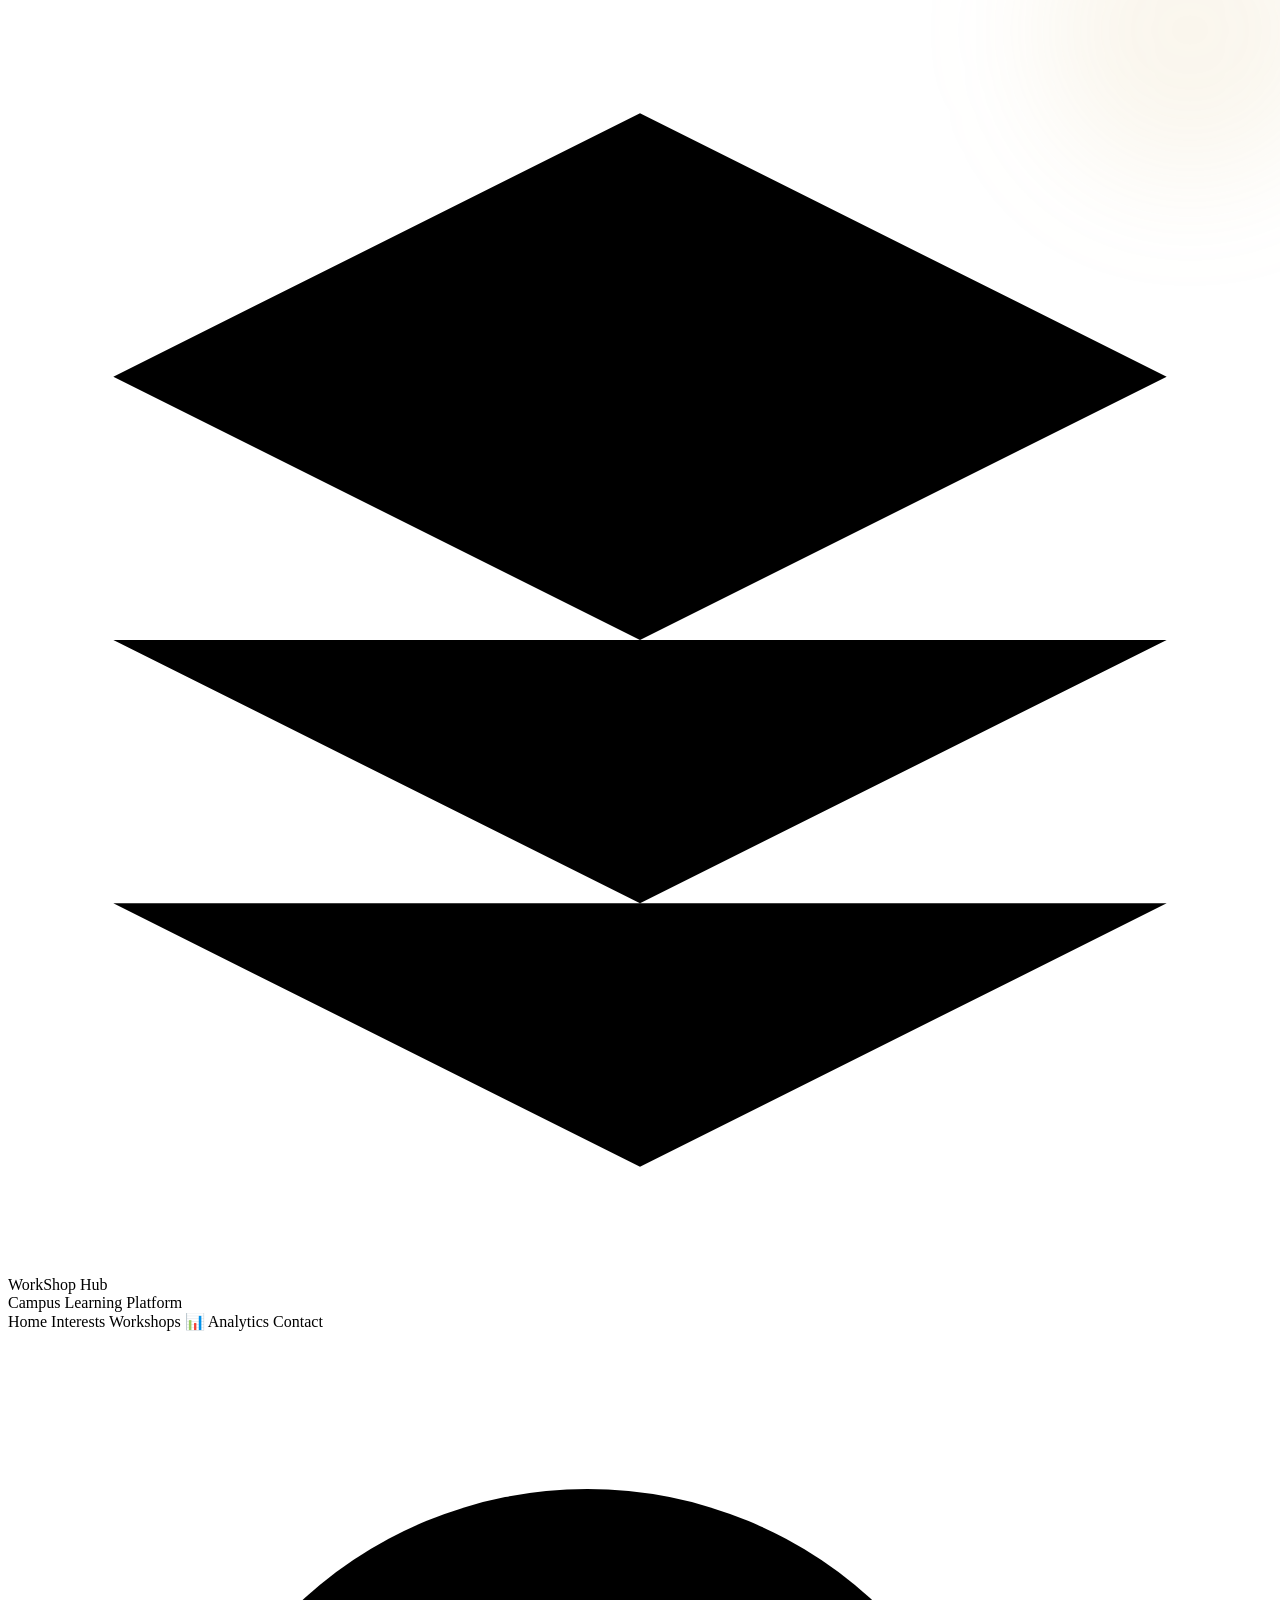
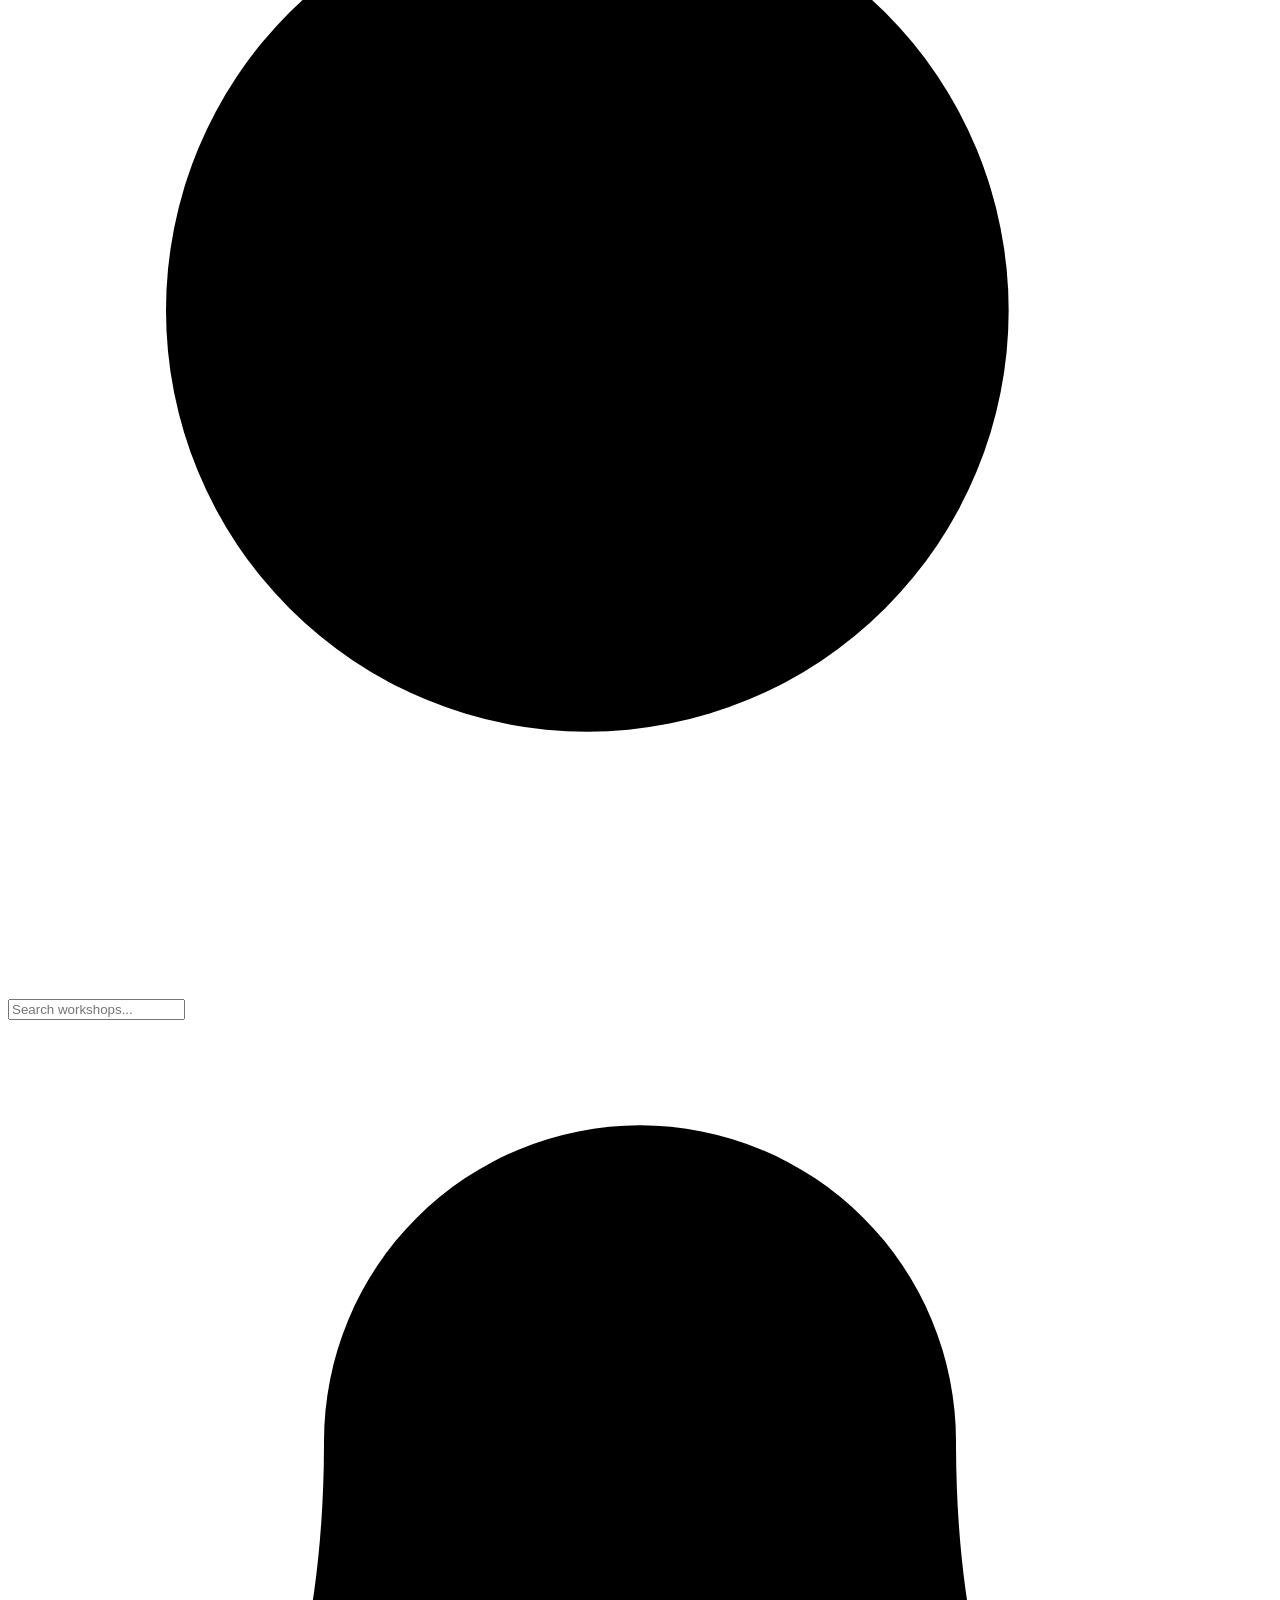
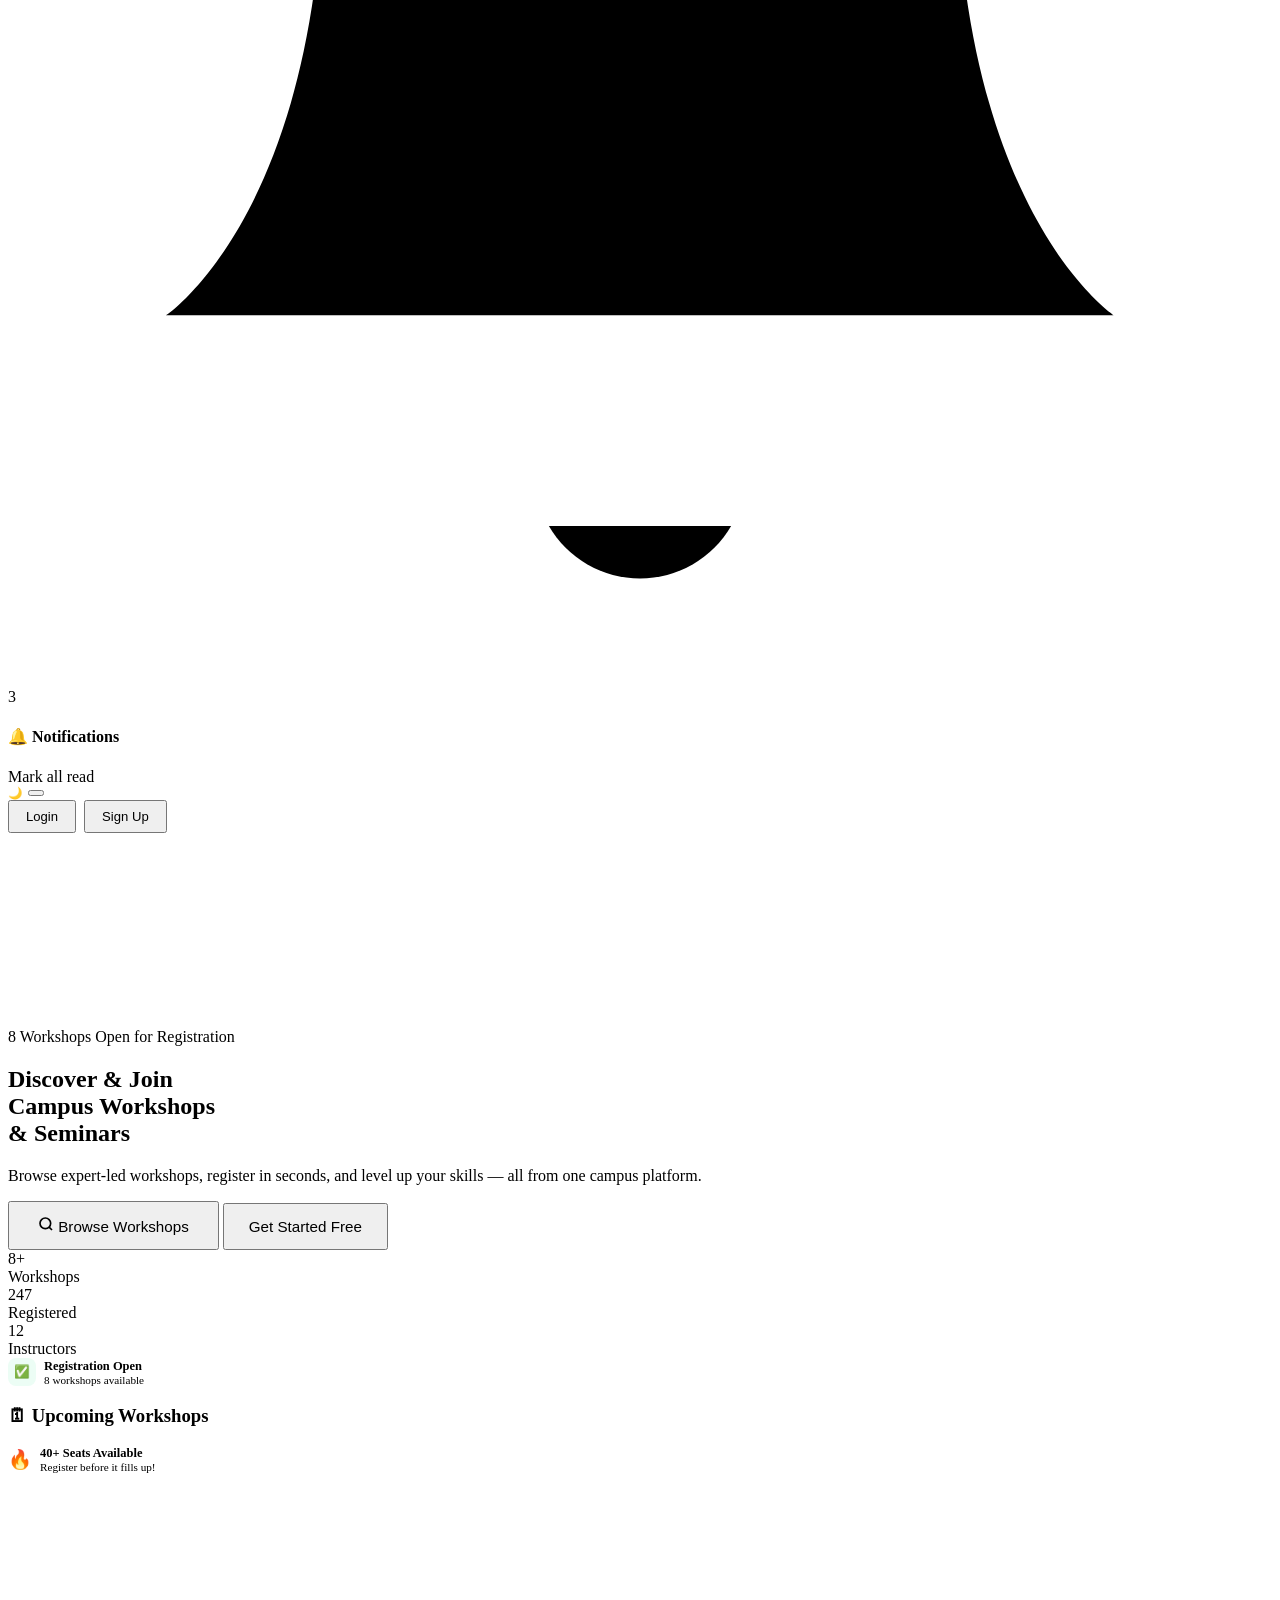
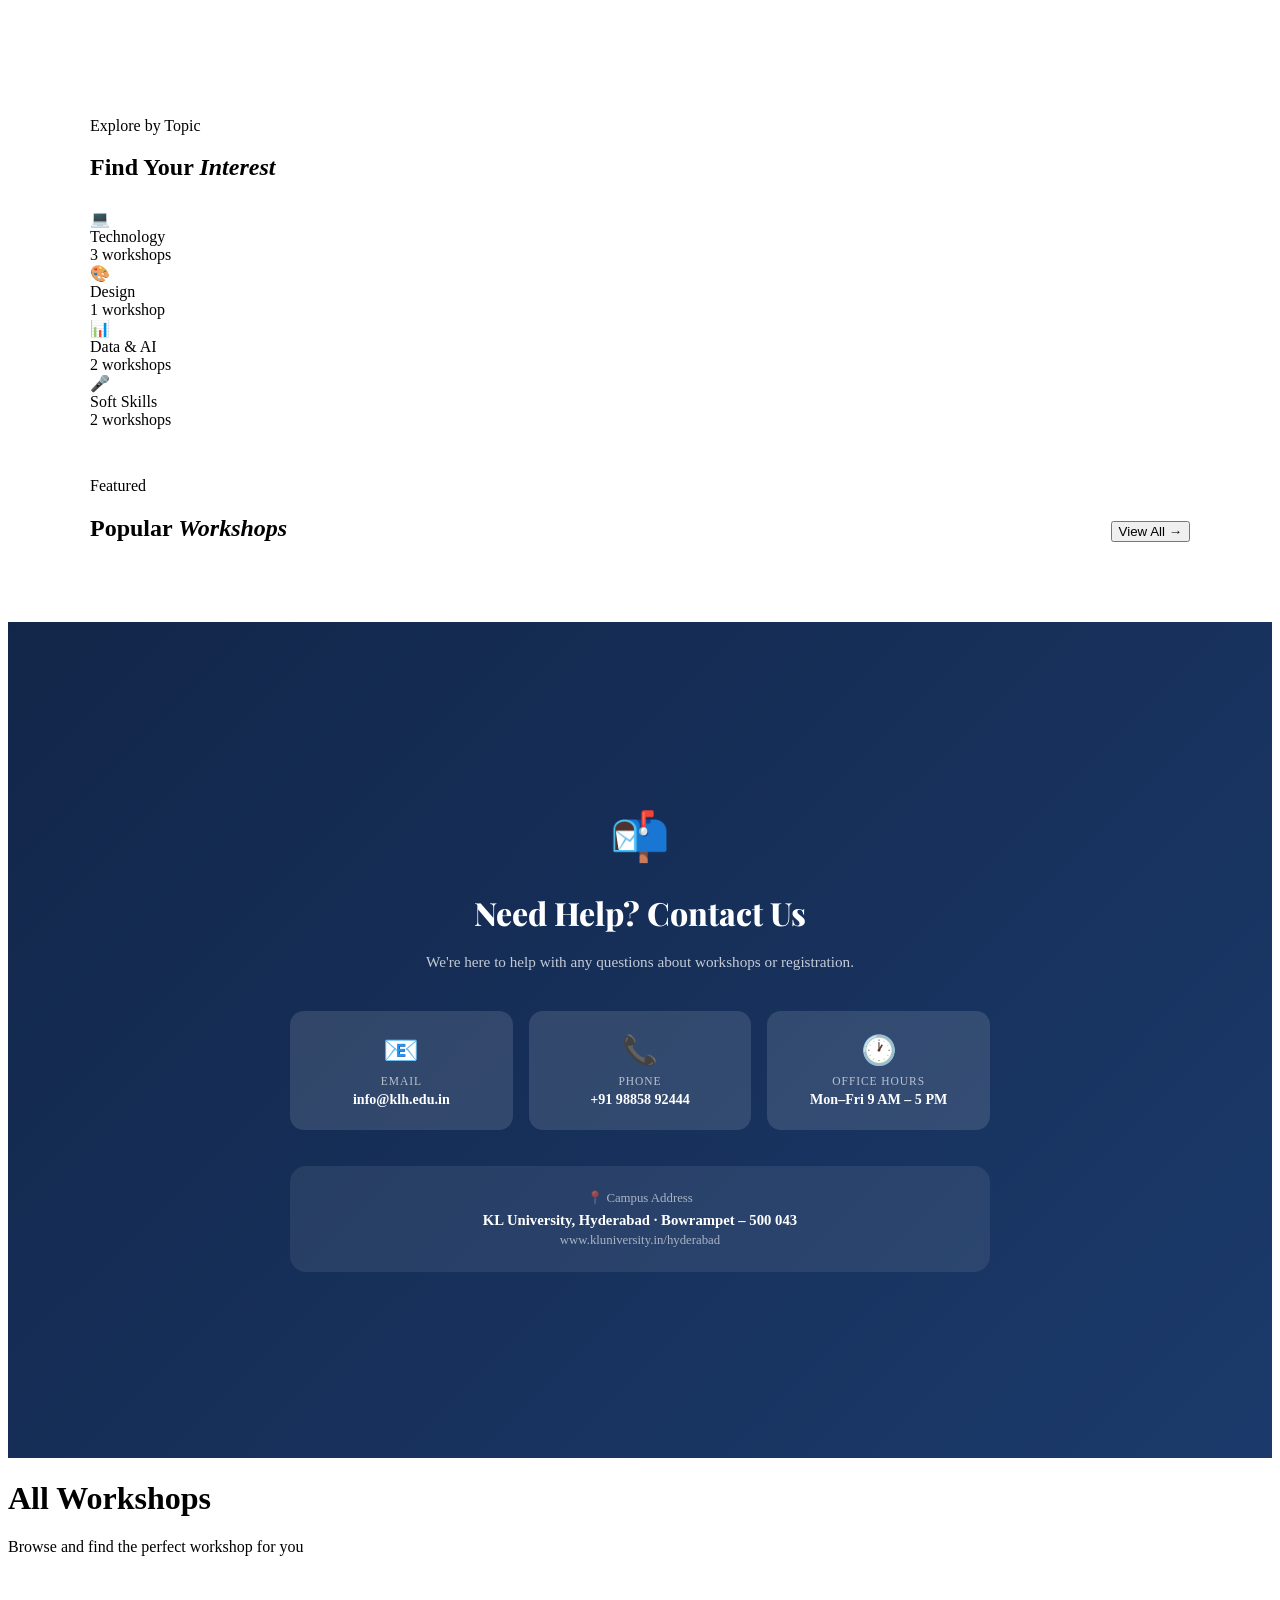
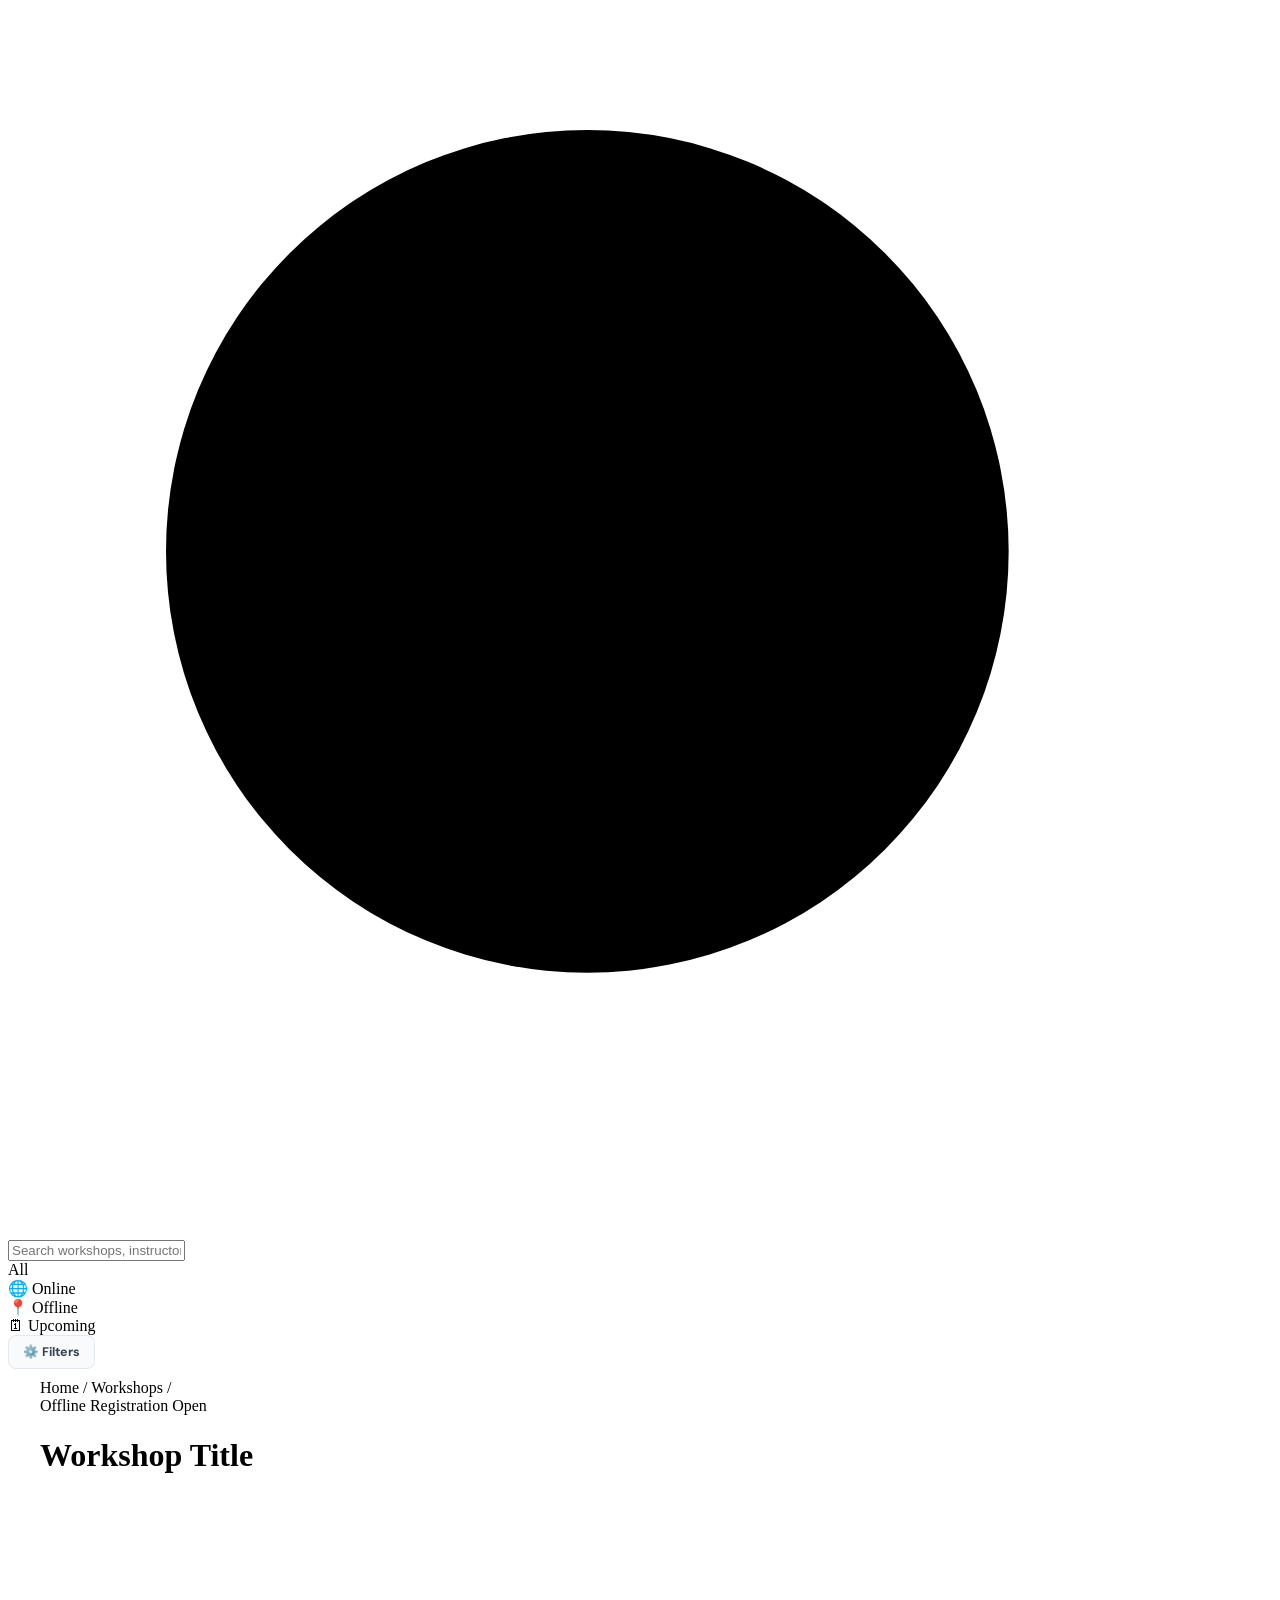
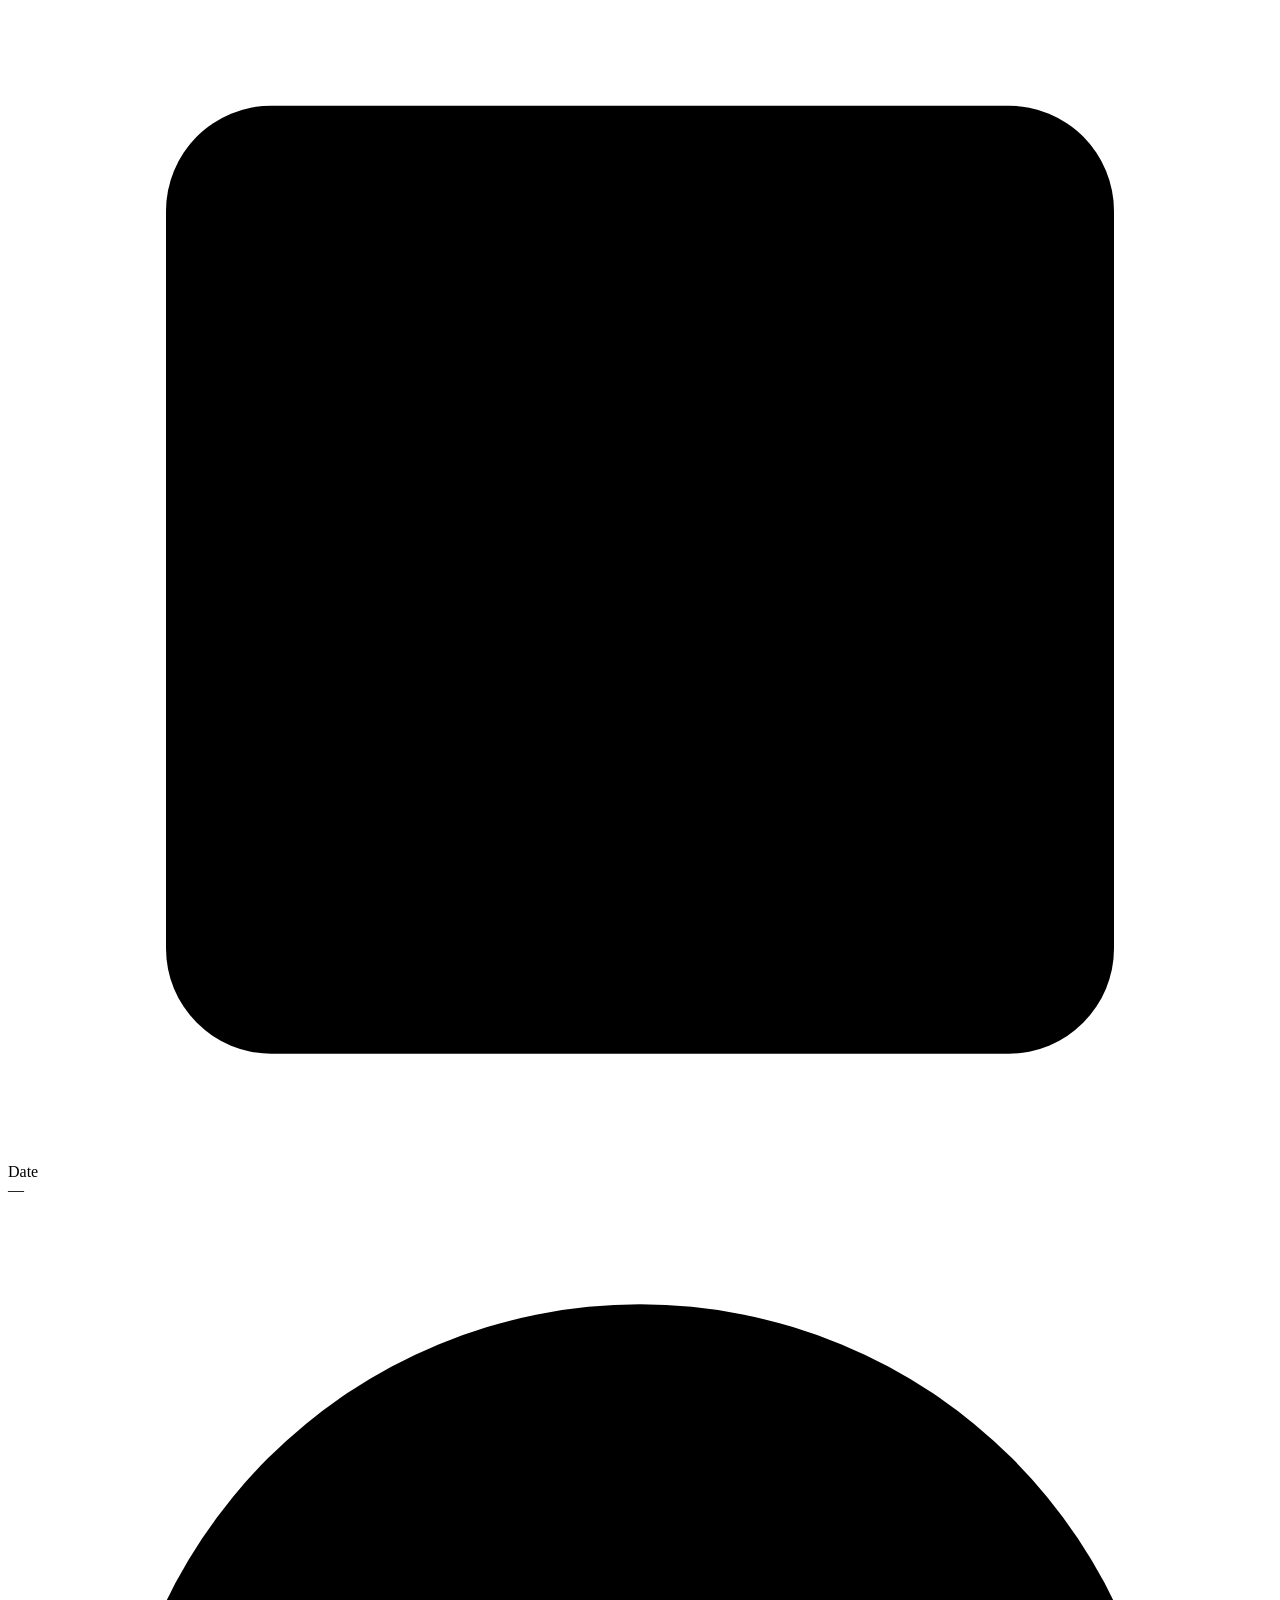
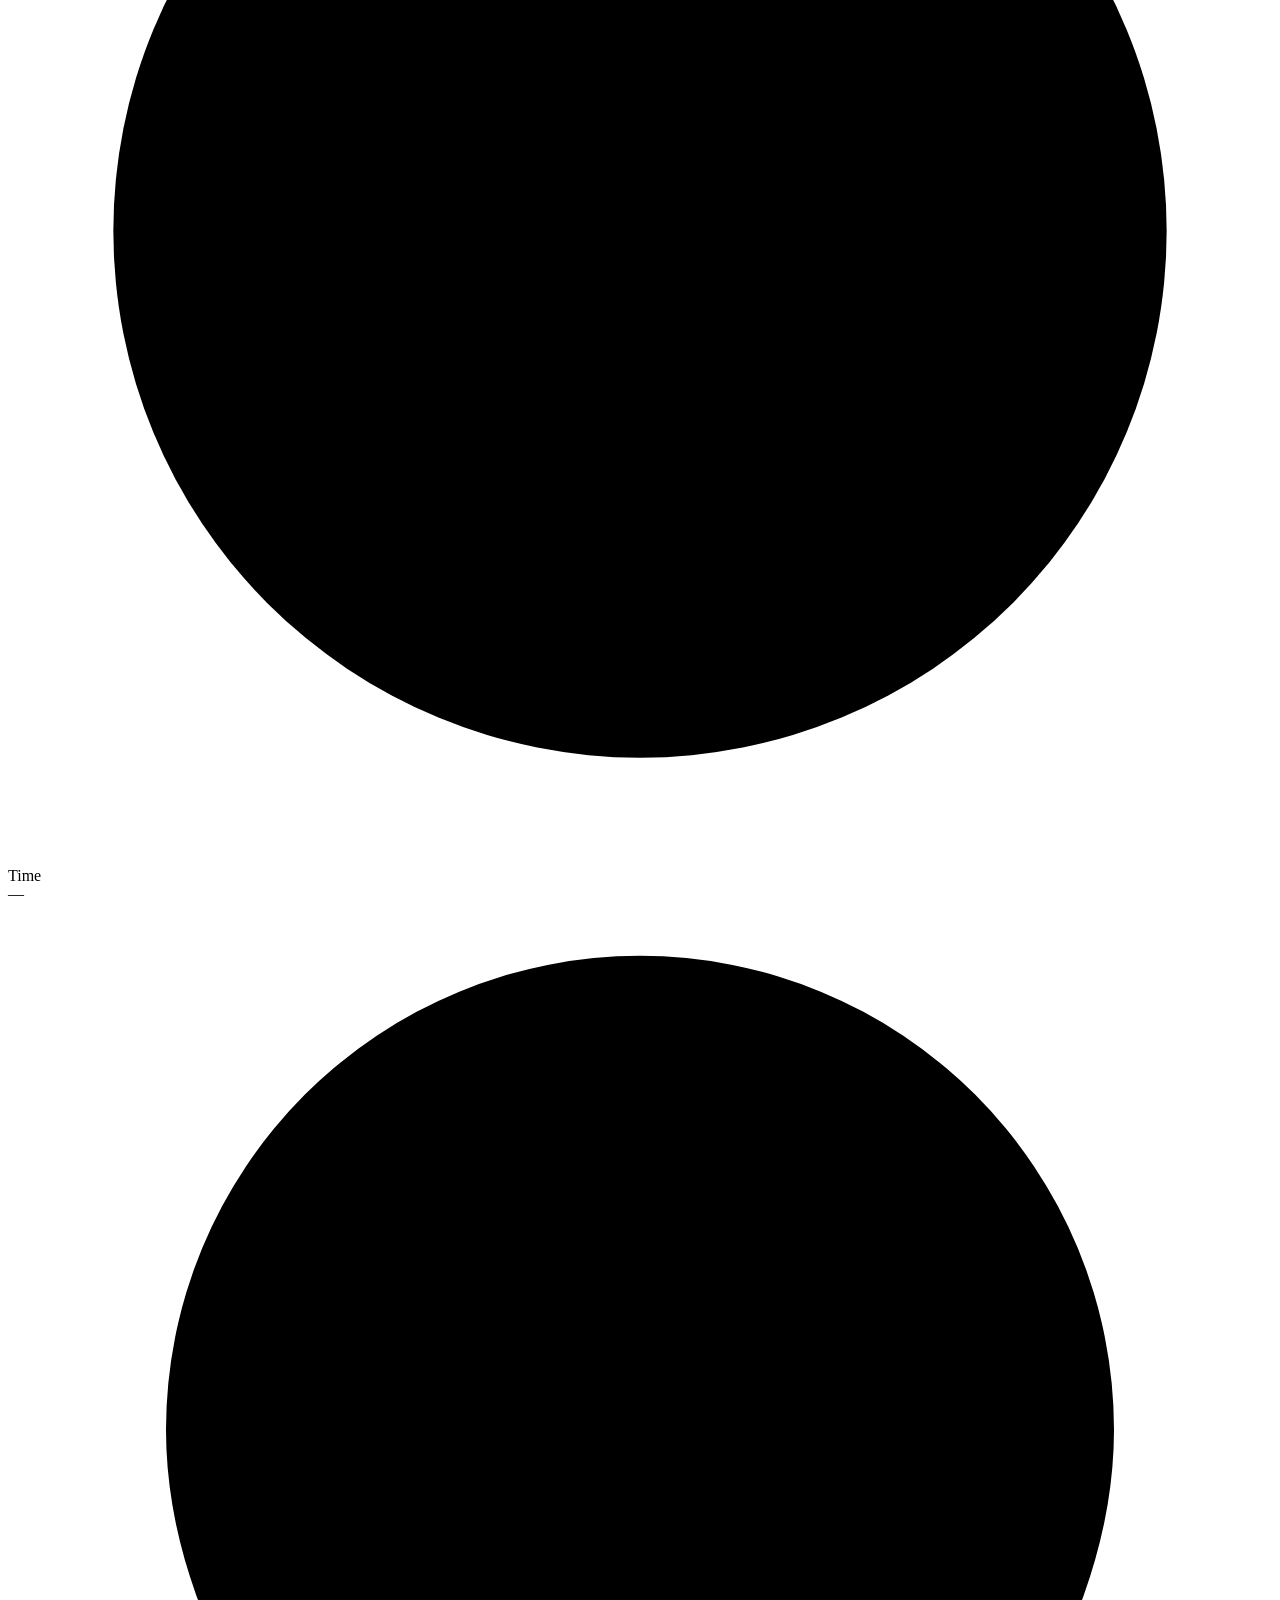
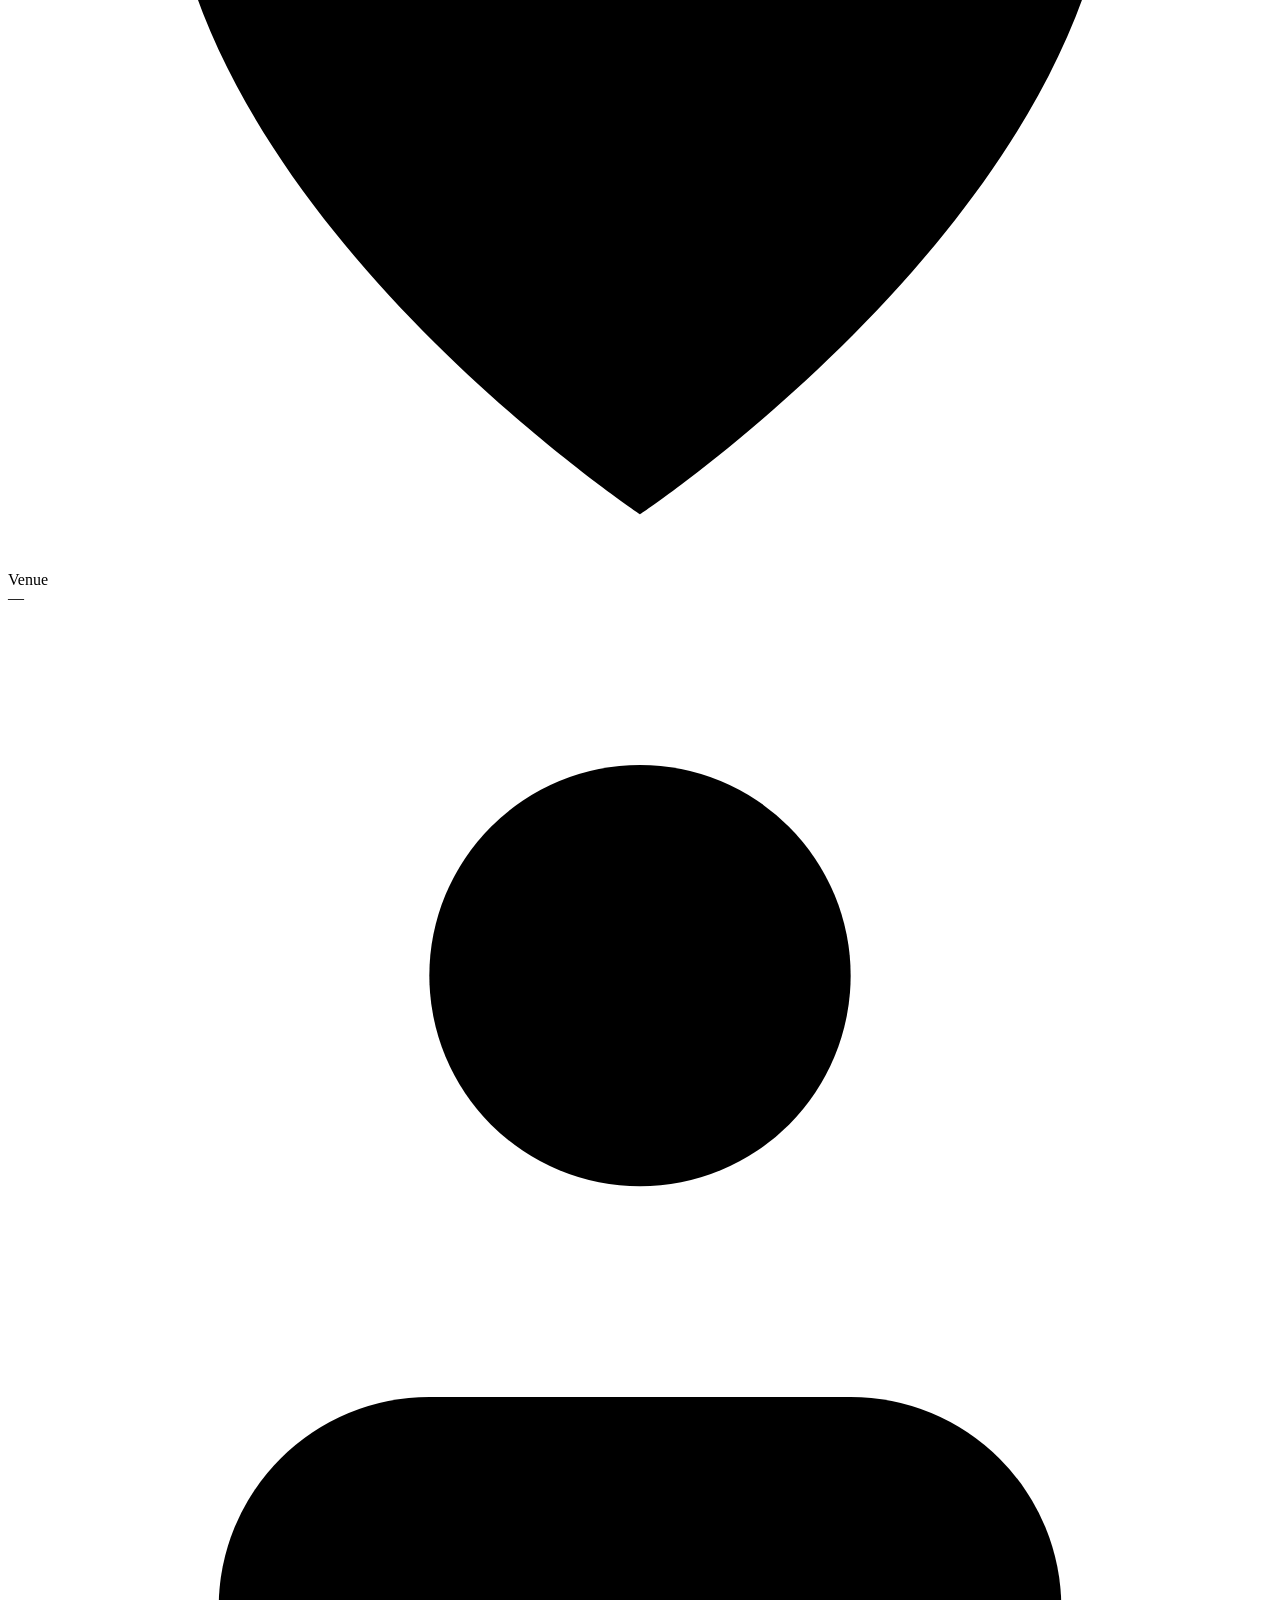
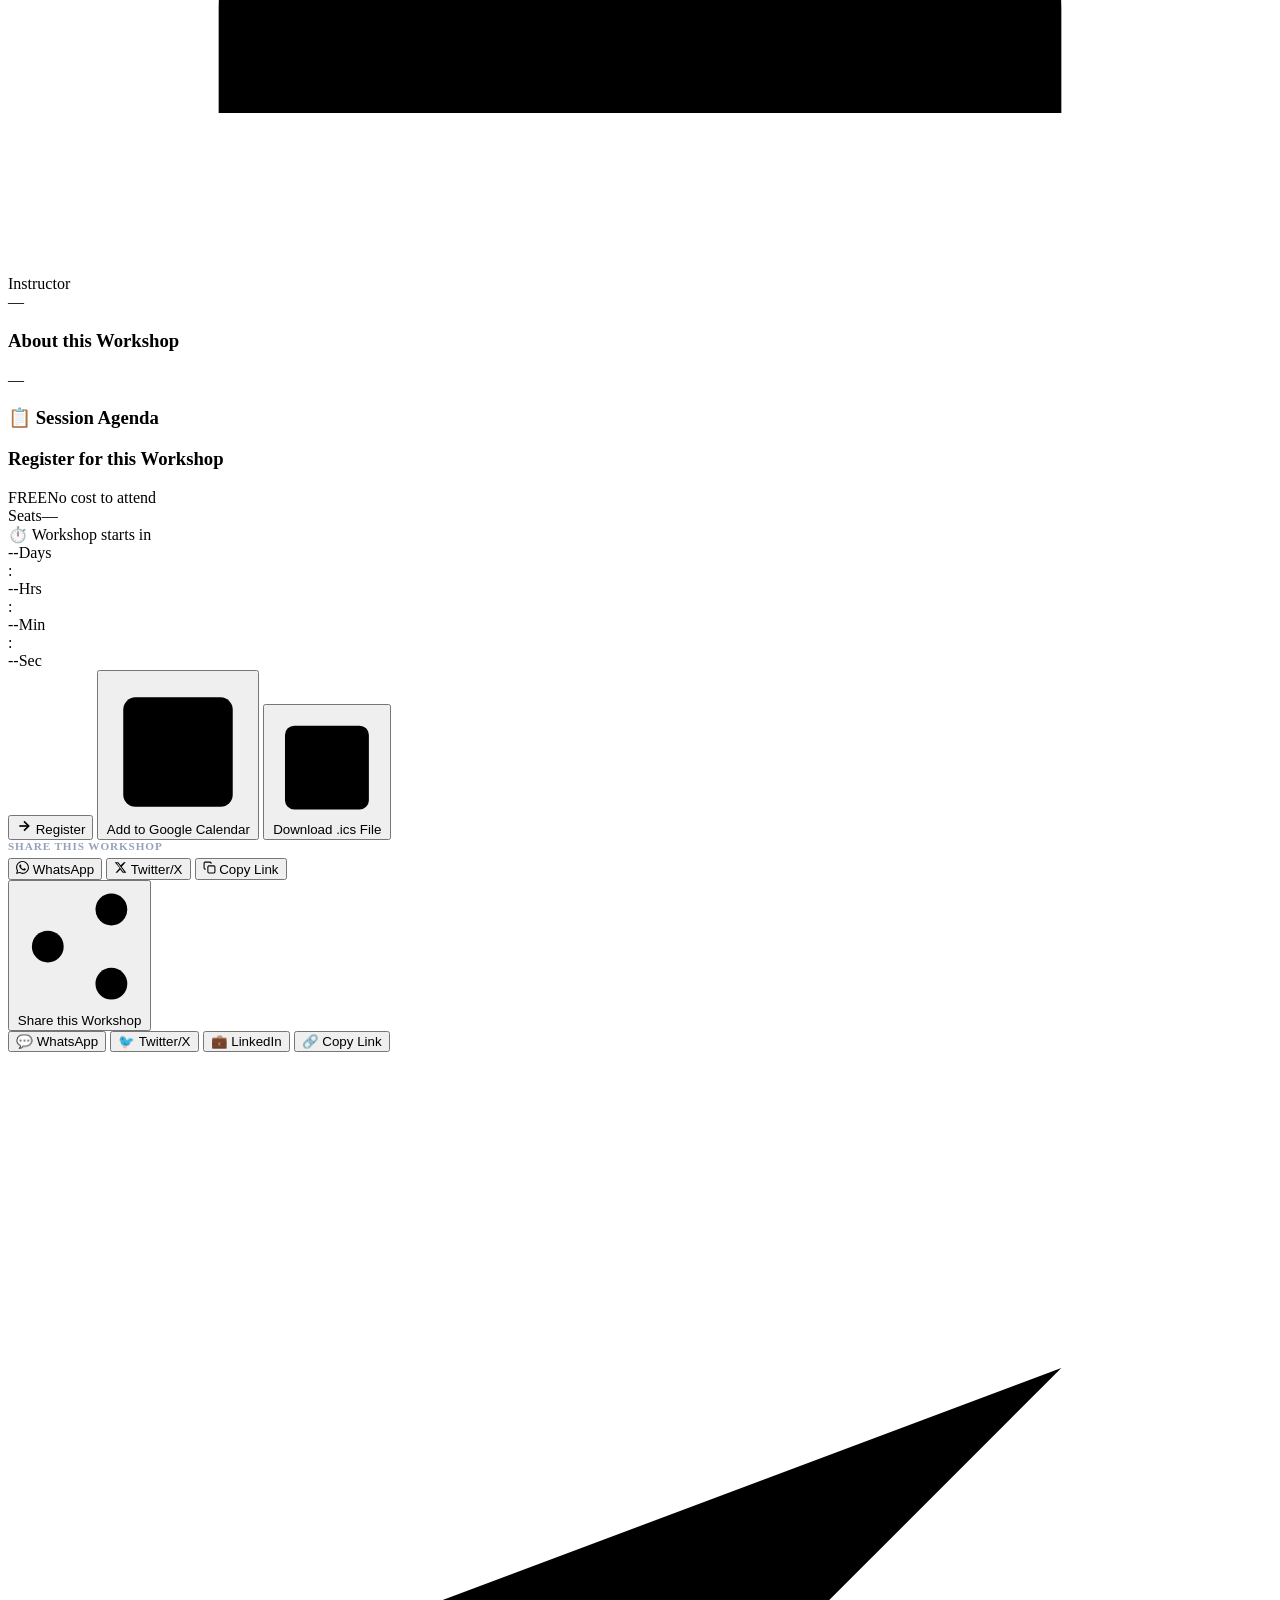
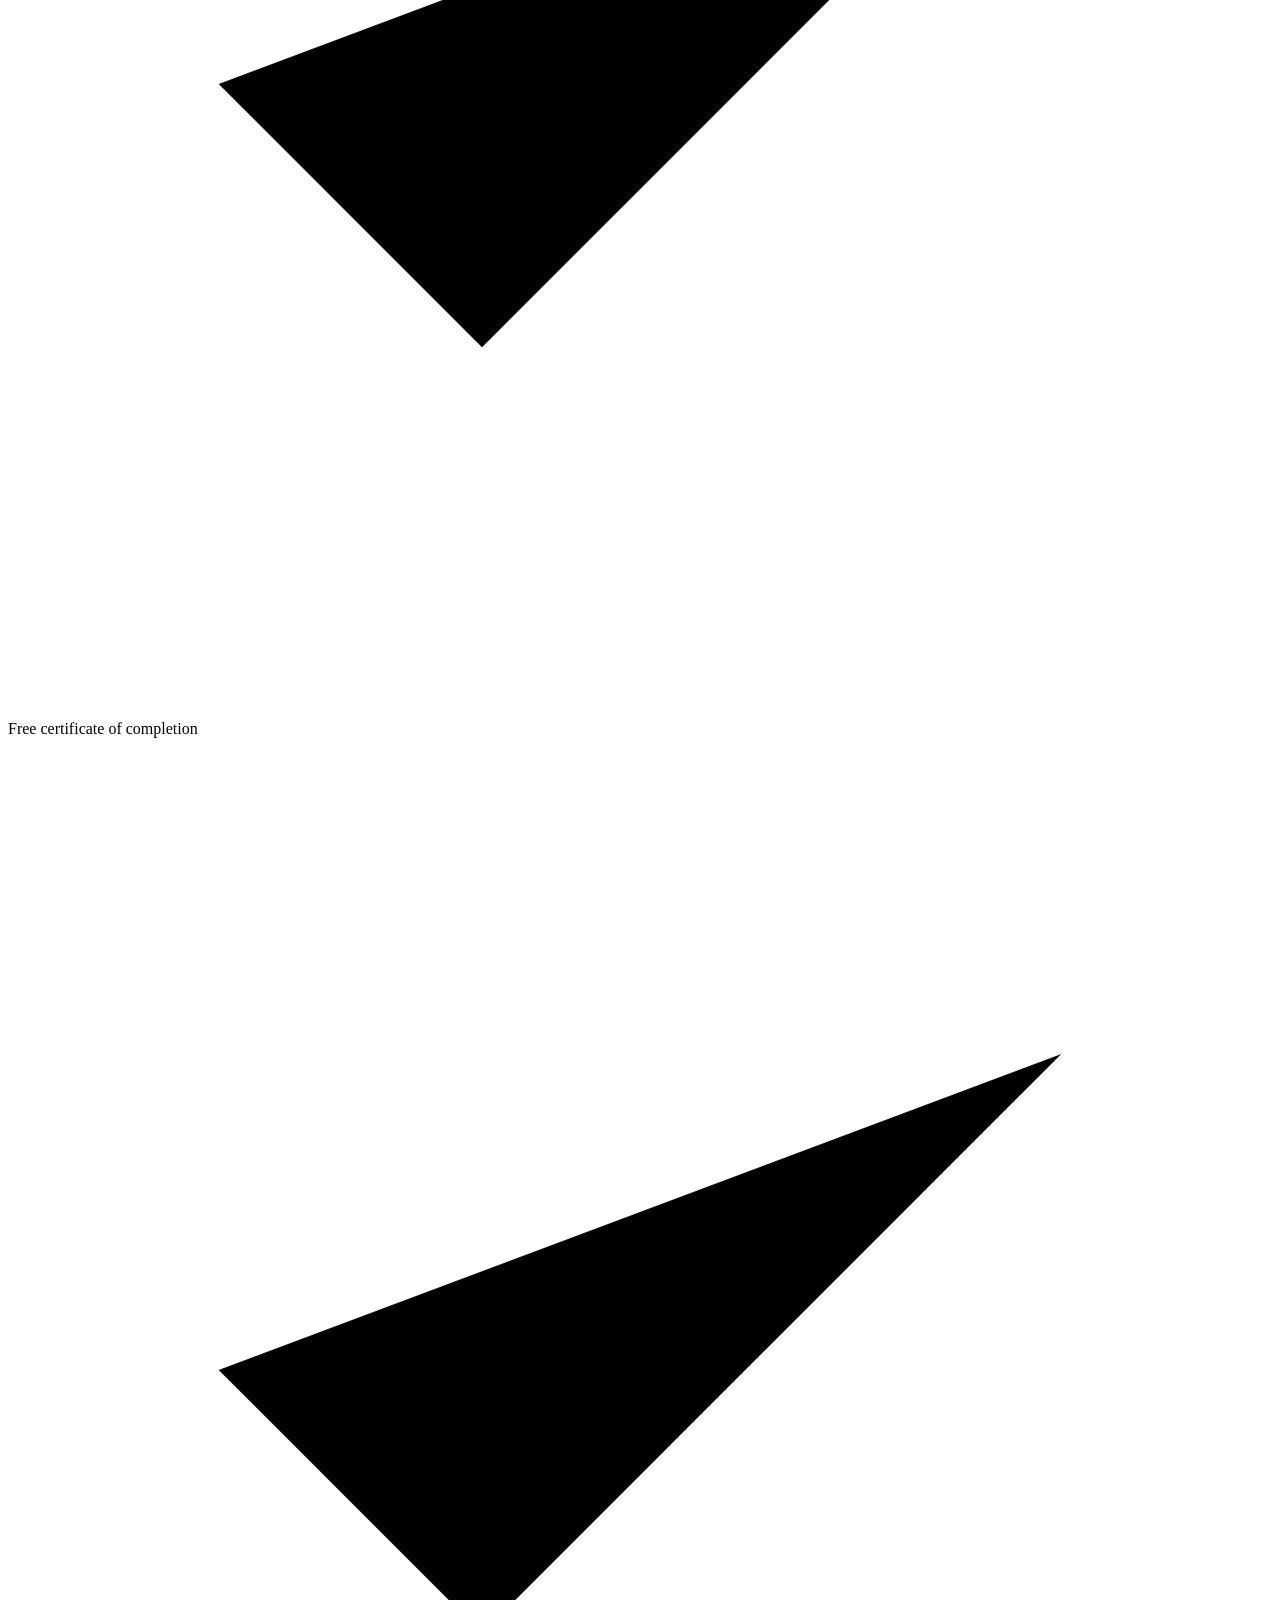
==== index.html @ eb649238 "Add files via upload" ====
<!DOCTYPE html>
<html lang="en">
<head>
<meta charset="UTF-8">
<meta name="viewport" content="width=device-width, initial-scale=1.0">
<title>WorkShop Hub – Find & Register for Workshops</title>
<link href="https://fonts.googleapis.com/css2?family=Playfair+Display:wght@600;700;800&family=DM+Sans:wght@300;400;500;600&display=swap" rel="stylesheet">
<link rel="stylesheet" href="css/style.css">
</head>
<body>

<!-- ═══ NAV ═══ -->
<div id="app">
<nav id="mainNav">
  <a class="nav-logo" onclick="showScreen('landing')">
    <div class="nav-logo-icon"><svg viewBox="0 0 24 24"><path d="M12 2L2 7l10 5 10-5-10-5zM2 17l10 5 10-5M2 12l10 5 10-5"/></svg></div>
    <div><div class="nav-logo-text">WorkShop Hub</div><div class="nav-logo-sub">Campus Learning Platform</div></div>
  </a>
  <div class="nav-links">
    <a onclick="showScreen('landing')" id="nl-home" class="active">Home</a>
    <a onclick="showScreen('interests')" id="nl-interests">Interests</a>
    <a onclick="showScreen('workshops')" id="nl-workshops">Workshops</a>
    <a onclick="showScreen('analytics')" id="nl-analytics">📊 Analytics</a>
    <a onclick="showScreen('contact')" id="nl-contact">Contact</a>
  </div>
  <div class="nav-right">
    <div class="nav-search">
      <svg viewBox="0 0 24 24" stroke-width="2"><circle cx="11" cy="11" r="8"/><path d="m21 21-4.35-4.35"/></svg>
      <input type="text" placeholder="Search workshops..." id="globalSearch" onkeyup="handleGlobalSearch(this.value)">
    </div>
    <!-- NOTIFICATION BELL -->
    <div class="notif-bell-wrap" id="notifBellWrap">
      <div class="notif-bell-btn" onclick="toggleNotifPanel()">
        <svg viewBox="0 0 24 24"><path d="M18 8A6 6 0 0 0 6 8c0 7-3 9-3 9h18s-3-2-3-9"/><path d="M13.73 21a2 2 0 0 1-3.46 0"/></svg>
        <div class="notif-dot" id="notifDot">3</div>
      </div>
      <div class="notif-dropdown" id="notifDropdown">
        <div class="notif-dhead">
          <h4>🔔 Notifications</h4>
          <span class="notif-mark-all" onclick="markAllRead()">Mark all read</span>
        </div>
        <div class="notif-list" id="notifList"></div>
      </div>
    </div>

    <!-- Dark Mode Toggle -->
    <div style="display:flex;align-items:center;gap:6px;">
      <span style="font-size:.72rem;color:#94A3B8;">🌙</span>
      <button class="dark-toggle" id="darkToggle" onclick="toggleDarkMode()" title="Toggle dark mode"></button>
    </div>
    <div id="navAuthArea">
      <div style="display:flex;gap:8px;">
        <button class="btn btn-outline" style="padding:7px 16px;font-size:.82rem;" onclick="openAuth('login')">Login</button>
        <button class="btn btn-teal" style="padding:7px 16px;font-size:.82rem;" onclick="openAuth('signup')">Sign Up</button>
      </div>
    </div>
    <div id="navUserArea" style="display:none;">
      <div class="user-pill" onclick="toggleUserMenu()">
        <div class="user-avatar" id="navAvatar">P</div>
        <span class="user-name" id="navUserName">User</span>
        <svg width="12" height="12" viewBox="0 0 24 24" fill="none" stroke="var(--muted)" stroke-width="2.5"><polyline points="6 9 12 15 18 9"/></svg>
      </div>
      <div id="userMenu" style="display:none;position:absolute;right:20px;top:68px;background:white;border:1.5px solid var(--border);border-radius:14px;padding:8px;min-width:180px;box-shadow:0 10px 32px rgba(0,0,0,.12);z-index:99;">
        <div style="padding:10px 12px;border-bottom:1px solid var(--border);margin-bottom:4px;">
          <div style="font-weight:700;font-size:.88rem;" id="menuUserName">User</div>
          <div style="font-size:.75rem;color:var(--muted);" id="menuUserEmail">user@klh.edu.in</div>
        </div>
        <div onclick="showScreen('dashboard')" style="padding:9px 12px;border-radius:8px;cursor:pointer;font-size:.84rem;font-weight:500;" onmouseover="this.style.background='#F0FDFA'" onmouseout="this.style.background=''">📚 My Dashboard</div>
        <div onclick="doLogout()" style="padding:9px 12px;border-radius:8px;cursor:pointer;font-size:.84rem;font-weight:500;color:var(--danger);" onmouseover="this.style.background='#FEF2F2'" onmouseout="this.style.background=''">🚪 Logout</div>
      </div>
    </div>
  </div>
</nav>

<!-- ═══════════════════════════════════════
     SCREEN 1: LANDING
═══════════════════════════════════════ -->
<div class="screen active" id="screen-landing">
  <!-- HERO -->
  <section class="hero" style="min-height:calc(100vh - 64px);display:flex;align-items:center;overflow:hidden;">
    <div class="hero-blob hb1"></div>
    <div class="hero-blob hb2"></div>
    <div class="hero-inner" style="width:100%;">
      <div class="hero-left">
        <div class="hero-badge"><span class="pulse"></span> 8 Workshops Open for Registration</div>
        <h1>Discover &amp; Join<br>Campus <span class="highlight">Workshops</span><br>&amp; Seminars</h1>
        <p class="hero-desc">Browse expert-led workshops, register in seconds, and level up your skills — all from one campus platform.</p>
        <div class="hero-cta">
          <button class="btn btn-teal" style="padding:13px 28px;font-size:.95rem;" onclick="showScreen('workshops')">
            <svg width="16" height="16" viewBox="0 0 24 24" fill="none" stroke="currentColor" stroke-width="2.5"><circle cx="11" cy="11" r="8"/><path d="m21 21-4.35-4.35"/></svg>
            Browse Workshops
          </button>
          <button class="btn btn-outline" style="padding:13px 24px;font-size:.95rem;" onclick="openAuth('signup')">Get Started Free</button>
        </div>
        <div class="hero-stats">
          <div class="hstat"><div class="hstat-n">8+</div><div class="hstat-l">Workshops</div></div>
          <div class="hstat"><div class="hstat-n">247</div><div class="hstat-l">Registered</div></div>
          <div class="hstat"><div class="hstat-n">12</div><div class="hstat-l">Instructors</div></div>
        </div>
      </div>
      <div class="hero-right reveal">
        <div class="float-card fc1" style="font-size:.78rem;display:flex;align-items:center;gap:8px;">
          <span style="width:28px;height:28px;background:#ECFDF5;border-radius:8px;display:grid;place-items:center;">✅</span>
          <div><div style="font-weight:700;">Registration Open</div><div style="color:var(--muted);font-size:.7rem;">8 workshops available</div></div>
        </div>
        <div class="hero-card-main">
          <h3>🗓 Upcoming Workshops</h3>
          <div id="heroUpcoming"></div>
        </div>
        <div class="float-card fc2" style="font-size:.78rem;display:flex;align-items:center;gap:8px;">
          <span style="font-size:1.2rem;">🔥</span>
          <div><div style="font-weight:700;">40+ Seats Available</div><div style="color:var(--muted);font-size:.7rem;">Register before it fills up!</div></div>
        </div>
      </div>
    </div>
  </section>
</div>


<!-- ═══ SCREEN: INTERESTS ═══ -->
<div class="screen" id="screen-interests">
  <div style="padding:48px 5% 60px;max-width:1100px;margin:0 auto;">
    <div class="sec-tag">Explore by Topic</div>
    <h2 class="sec-title">Find Your <em>Interest</em></h2>
    <div class="cat-grid" style="margin-top:28px;">
      <div class="cat-card reveal" onclick="filterAndGo('Tech')"><div class="cat-icon">💻</div><div class="cat-name">Technology</div><div class="cat-count">3 workshops</div></div>
      <div class="cat-card reveal" style="transition-delay:.1s" onclick="filterAndGo('Design')"><div class="cat-icon">🎨</div><div class="cat-name">Design</div><div class="cat-count">1 workshop</div></div>
      <div class="cat-card reveal" style="transition-delay:.2s" onclick="filterAndGo('Data')"><div class="cat-icon">📊</div><div class="cat-name">Data &amp; AI</div><div class="cat-count">2 workshops</div></div>
      <div class="cat-card reveal" style="transition-delay:.3s" onclick="filterAndGo('Soft')"><div class="cat-icon">🎤</div><div class="cat-name">Soft Skills</div><div class="cat-count">2 workshops</div></div>
    </div>
    <div style="margin-top:48px;">
      <div class="sec-tag">Featured</div>
      <div style="display:flex;justify-content:space-between;align-items:flex-end;margin-bottom:20px;">
        <h2 class="sec-title" style="margin-bottom:0;">Popular <em>Workshops</em></h2>
        <button class="btn btn-outline" onclick="showScreen('workshops')">View All →</button>
      </div>
      <div class="ws-grid" id="featuredGrid"></div>
    </div>
  </div>
</div>

<!-- ═══ SCREEN: CONTACT ═══ -->
<div class="screen" id="screen-contact">
  <div style="min-height:calc(100vh - 64px);display:flex;align-items:center;justify-content:center;background:linear-gradient(135deg,#122649,#1B3A6B);">
    <div style="max-width:700px;width:90%;text-align:center;color:white;">
      <div style="font-size:3rem;margin-bottom:16px;">📬</div>
      <h2 style="font-family:'Playfair Display',serif;font-size:2rem;font-weight:800;margin-bottom:10px;">Need Help? Contact Us</h2>
      <p style="opacity:.75;margin-bottom:36px;font-size:.95rem;line-height:1.7;">We're here to help with any questions about workshops or registration.</p>
      <div style="display:grid;grid-template-columns:repeat(3,1fr);gap:16px;margin-bottom:36px;">
        <div style="background:rgba(255,255,255,.12);border-radius:14px;padding:22px;text-align:center;">
          <div style="font-size:1.8rem;margin-bottom:8px;">📧</div>
          <div style="font-size:.72rem;opacity:.65;margin-bottom:4px;text-transform:uppercase;letter-spacing:.08em;">Email</div>
          <div style="font-size:.88rem;font-weight:700;">info@klh.edu.in</div>
        </div>
        <div style="background:rgba(255,255,255,.12);border-radius:14px;padding:22px;text-align:center;">
          <div style="font-size:1.8rem;margin-bottom:8px;">📞</div>
          <div style="font-size:.72rem;opacity:.65;margin-bottom:4px;text-transform:uppercase;letter-spacing:.08em;">Phone</div>
          <div style="font-size:.88rem;font-weight:700;">+91 98858 92444</div>
        </div>
        <div style="background:rgba(255,255,255,.12);border-radius:14px;padding:22px;text-align:center;">
          <div style="font-size:1.8rem;margin-bottom:8px;">🕐</div>
          <div style="font-size:.72rem;opacity:.65;margin-bottom:4px;text-transform:uppercase;letter-spacing:.08em;">Office Hours</div>
          <div style="font-size:.88rem;font-weight:700;">Mon–Fri 9 AM – 5 PM</div>
        </div>
      </div>
      <div style="background:rgba(255,255,255,.08);border-radius:16px;padding:24px;">
        <div style="font-size:.8rem;opacity:.6;margin-bottom:6px;">📍 Campus Address</div>
        <div style="font-weight:600;font-size:.92rem;">KL University, Hyderabad · Bowrampet – 500 043</div>
        <div style="opacity:.6;font-size:.8rem;margin-top:4px;">www.kluniversity.in/hyderabad</div>
      </div>
    </div>
  </div>
</div>

<!-- ═══════════════════════════════════════
     SCREEN 2: WORKSHOPS LIST
═══════════════════════════════════════ -->
<div class="screen" id="screen-workshops">
  <div id="workshopsScreen">
    <div class="ws-header">
      <h1>All Workshops</h1>
      <p>Browse and find the perfect workshop for you</p>
      <div class="ws-search-bar">
        <div class="ws-search-input">
          <svg viewBox="0 0 24 24" stroke-width="2"><circle cx="11" cy="11" r="8"/><path d="m21 21-4.35-4.35"/></svg>
          <input type="text" placeholder="Search workshops, instructors..." id="wsSearch" onkeyup="filterWorkshops()">
        </div>
        <div class="ws-filter-tabs">
          <div class="ws-tab active" onclick="setWsFilter('all',this)">All</div>
          <div class="ws-tab" onclick="setWsFilter('online',this)">🌐 Online</div>
          <div class="ws-tab" onclick="setWsFilter('offline',this)">📍 Offline</div>
          <div class="ws-tab" onclick="setWsFilter('upcoming',this)">🗓 Upcoming</div>
        </div>
        <button style="padding:8px 14px;background:#F8FAFC;border:1.5px solid #E2E8F0;border-radius:8px;font-size:.78rem;font-weight:700;color:#374151;cursor:pointer;font-family:'DM Sans',sans-serif;transition:.15s;white-space:nowrap;" onclick="toggleAdvFilter()" id="advFilterToggle">⚙️ Filters</button>
      </div>
    </div>
    <div class="ws-body">
      <!-- Advanced filter bar -->
      <div class="adv-filter-bar" id="advFilterBar" style="display:none">
        <div class="adv-filter-row">
          <select class="adv-select" id="afCategory" onchange="applyAdvFilters()">
            <option value="">All Categories</option>
            <option value="Tech">💻 Technology</option>
            <option value="Data">📊 Data & AI</option>
            <option value="Design">🎨 Design</option>
            <option value="Soft">🎤 Soft Skills</option>
          </select>
          <select class="adv-select" id="afInstructor" onchange="applyAdvFilters()">
            <option value="">All Instructors</option>
          </select>
          <select class="adv-select" id="afSeats" onchange="applyAdvFilters()">
            <option value="">Any Availability</option>
            <option value="open">Has Seats Available</option>
            <option value="low">Low Seats (&lt;10)</option>
            <option value="full">Fully Booked</option>
          </select>
          <select class="adv-select" id="afType" onchange="applyAdvFilters()">
            <option value="">Online &amp; Offline</option>
            <option value="online">🌐 Online Only</option>
            <option value="offline">📍 Offline Only</option>
          </select>
          <button onclick="clearAdvFilters()" style="padding:8px 14px;background:#FEF2F2;border:1.5px solid #FECACA;border-radius:8px;font-size:.78rem;font-weight:700;color:#DC2626;cursor:pointer;font-family:'DM Sans',sans-serif;">✕ Clear</button>
        </div>
        <div class="adv-filter-chips" id="afChips"></div>
      </div>
      <div style="font-size:.78rem;color:#94A3B8;margin-bottom:10px;" id="wsResultCount"></div>
      <div class="ws-grid" id="workshopsGrid"></div>
    </div>
  </div>
</div>

<!-- ═══════════════════════════════════════
     SCREEN 3: WORKSHOP DETAIL
═══════════════════════════════════════ -->
<div class="screen" id="screen-detail">
  <div id="detailScreen">
    <div class="detail-hero">
      <div style="max-width:1200px;margin:0 auto;">
        <div class="breadcrumb">
          <a onclick="showScreen('landing')">Home</a> /
          <a onclick="showScreen('workshops')">Workshops</a> /
          <span id="dBreadcrumb" style="color:rgba(255,255,255,.6);">Workshop</span>
        </div>
        <div class="detail-hero-inner">
          <div>
            <div class="detail-badges">
              <span class="d-badge db-white" id="dTypeBadge">Offline</span>
              <span class="d-badge db-green" id="dStatusBadge">Registration Open</span>
            </div>
            <h1 class="detail-title" id="dTitle">Workshop Title</h1>
          </div>
          <div class="detail-thumb-wrap">
            <div class="detail-thumb-svg" id="dThumb"></div>
          </div>
        </div>
      </div>
    </div>
    <div class="detail-body">
      <div class="detail-main-card">
        <div class="detail-info-grid">
          <div class="dinfo"><div class="dinfo-icon"><svg viewBox="0 0 24 24"><rect x="3" y="4" width="18" height="18" rx="2"/><line x1="16" y1="2" x2="16" y2="6"/><line x1="8" y1="2" x2="8" y2="6"/><line x1="3" y1="10" x2="21" y2="10"/></svg></div><div><div class="dinfo-label">Date</div><div class="dinfo-value" id="dDate">—</div></div></div>
          <div class="dinfo"><div class="dinfo-icon"><svg viewBox="0 0 24 24"><circle cx="12" cy="12" r="10"/><polyline points="12 6 12 12 16 14"/></svg></div><div><div class="dinfo-label">Time</div><div class="dinfo-value" id="dTime">—</div></div></div>
          <div class="dinfo"><div class="dinfo-icon"><svg viewBox="0 0 24 24"><path d="M21 10c0 7-9 13-9 13s-9-6-9-13a9 9 0 0 1 18 0z"/><circle cx="12" cy="10" r="3"/></svg></div><div><div class="dinfo-label">Venue</div><div class="dinfo-value" id="dVenue">—</div></div></div>
          <div class="dinfo"><div class="dinfo-icon"><svg viewBox="0 0 24 24"><path d="M20 21v-2a4 4 0 0 0-4-4H8a4 4 0 0 0-4 4v2"/><circle cx="12" cy="7" r="4"/></svg></div><div><div class="dinfo-label">Instructor</div><div class="dinfo-value" id="dInstructor">—</div></div></div>
        </div>
        <div class="detail-desc">
          <h3>About this Workshop</h3>
          <p id="dDesc">—</p>
        </div>
        <div class="detail-agenda">
          <h3>📋 Session Agenda</h3>
          <div id="dAgenda"></div>
        </div>
      </div>
      <div class="detail-side-card">
        <h3>Register for this Workshop</h3>
        <div class="price-row"><span class="price-free">FREE</span><span class="price-sub">No cost to attend</span></div>
        <div class="detail-seat-progress">
          <div class="dsp-label"><span id="dSeatsLabel">Seats</span><span id="dSeatsCount">—</span></div>
          <div class="dsp-bar"><div class="dsp-fill" id="dSeatsFill" style="width:60%"></div></div>
        </div>
        <!-- Countdown Timer -->
        <div class="detail-countdown" id="detailCountdown">
          <div class="detail-countdown-label">⏱️ Workshop starts in</div>
          <div class="ws-countdown" id="detailCountdownUnits">
            <div class="countdown-unit"><span class="cu-val" id="cdDays">--</span><span class="cu-lbl">Days</span></div>
            <div class="countdown-separator">:</div>
            <div class="countdown-unit"><span class="cu-val" id="cdHours">--</span><span class="cu-lbl">Hrs</span></div>
            <div class="countdown-separator">:</div>
            <div class="countdown-unit"><span class="cu-val" id="cdMins">--</span><span class="cu-lbl">Min</span></div>
            <div class="countdown-separator">:</div>
            <div class="countdown-unit"><span class="cu-val" id="cdSecs">--</span><span class="cu-lbl">Sec</span></div>
          </div>
        </div>
        <button class="register-btn" id="registerBtn" onclick="handleRegister()">
          <svg width="16" height="16" viewBox="0 0 24 24" fill="none" stroke="currentColor" stroke-width="2.5"><path d="M5 12h14"/><path d="m12 5 7 7-7 7"/></svg>
          Register
        </button>
        <!-- Certificate Preview Button -->
        <button class="cert-btn" id="certBtn" onclick="showCertificate()" style="display:none">
          🎫 View My Certificate
        </button>
        <!-- Live seat countdown -->
        <div class="seat-countdown" id="seatCountdown" style="display:none;">
          <svg viewBox="0 0 24 24"><circle cx="12" cy="12" r="10"/><polyline points="12 6 12 12 16 14"/></svg>
          <span id="seatCountdownText">Only X seats left!</span>
        </div>
        <!-- Add to Calendar -->
        <button class="cal-btn" onclick="addToGoogleCalendar()">
          <svg viewBox="0 0 24 24"><rect x="3" y="4" width="18" height="18" rx="2"/><line x1="16" y1="2" x2="16" y2="6"/><line x1="8" y1="2" x2="8" y2="6"/><line x1="3" y1="10" x2="21" y2="10"/></svg>
          Add to Google Calendar
        </button>
        <button class="cal-btn" onclick="addToiCal()">
          <svg viewBox="0 0 24 24"><rect x="3" y="4" width="18" height="18" rx="2"/><line x1="16" y1="2" x2="16" y2="6"/><line x1="8" y1="2" x2="8" y2="6"/><line x1="3" y1="10" x2="21" y2="10"/></svg>
          Download .ics File
        </button>
        <!-- Share Workshop -->
        <div style="font-size:.7rem;font-weight:700;color:#94A3B8;text-transform:uppercase;letter-spacing:.08em;margin-bottom:6px;">Share This Workshop</div>
        <div class="share-row">
          <button class="share-btn sb-wa" onclick="shareWorkshop('whatsapp')">
            <svg width="13" height="13" viewBox="0 0 24 24" fill="currentColor"><path d="M17.472 14.382c-.297-.149-1.758-.867-2.03-.967-.273-.099-.471-.148-.67.15-.197.297-.767.966-.94 1.164-.173.199-.347.223-.644.075-.297-.15-1.255-.463-2.39-1.475-.883-.788-1.48-1.761-1.653-2.059-.173-.297-.018-.458.13-.606.134-.133.298-.347.446-.52.149-.174.198-.298.298-.497.099-.198.05-.371-.025-.52-.075-.149-.669-1.612-.916-2.207-.242-.579-.487-.5-.669-.51-.173-.008-.371-.01-.57-.01-.198 0-.52.074-.792.372-.272.297-1.04 1.016-1.04 2.479 0 1.462 1.065 2.875 1.213 3.074.149.198 2.096 3.2 5.077 4.487.709.306 1.262.489 1.694.625.712.227 1.36.195 1.871.118.571-.085 1.758-.719 2.006-1.413.248-.694.248-1.289.173-1.413-.074-.124-.272-.198-.57-.347m-5.421 7.403h-.004a9.87 9.87 0 0 1-5.031-1.378l-.361-.214-3.741.982.998-3.648-.235-.374a9.86 9.86 0 0 1-1.51-5.26c.001-5.45 4.436-9.884 9.888-9.884 2.64 0 5.122 1.03 6.988 2.898a9.825 9.825 0 0 1 2.893 6.994c-.003 5.45-4.437 9.884-9.885 9.884m8.413-18.297A11.815 11.815 0 0 0 12.05 0C5.495 0 .16 5.335.157 11.892c0 2.096.547 4.142 1.588 5.945L.057 24l6.305-1.654a11.882 11.882 0 0 0 5.683 1.448h.005c6.554 0 11.89-5.335 11.893-11.893a11.821 11.821 0 0 0-3.48-8.413z"/></svg>
            WhatsApp
          </button>
          <button class="share-btn sb-tw" onclick="shareWorkshop('twitter')">
            <svg width="13" height="13" viewBox="0 0 24 24" fill="currentColor"><path d="M18.244 2.25h3.308l-7.227 8.26 8.502 11.24H16.17l-4.714-6.231-5.401 6.231H2.744l7.737-8.835L1.254 2.25H8.08l4.259 5.63zm-1.161 17.52h1.833L7.084 4.126H5.117z"/></svg>
            Twitter/X
          </button>
          <button class="share-btn sb-cp" onclick="shareWorkshop('copy')">
            <svg width="13" height="13" viewBox="0 0 24 24" fill="none" stroke="currentColor" stroke-width="2"><rect x="9" y="9" width="13" height="13" rx="2"/><path d="M5 15H4a2 2 0 0 1-2-2V4a2 2 0 0 1 2-2h9a2 2 0 0 1 2 2v1"/></svg>
            Copy Link
          </button>
        </div>
        <!-- Share panel (secondary) -->
        <button class="share-btn" onclick="toggleSharePanel()">
          <svg viewBox="0 0 24 24"><circle cx="18" cy="5" r="3"/><circle cx="6" cy="12" r="3"/><circle cx="18" cy="19" r="3"/><line x1="8.59" y1="13.51" x2="15.42" y2="17.49"/><line x1="15.41" y1="6.51" x2="8.59" y2="10.49"/></svg>
          Share this Workshop
        </button>
        <div class="share-panel" id="sharePanel">
          <div class="share-row">
            <button class="share-pill sp-wa" onclick="shareWs('whatsapp')">💬 WhatsApp</button>
            <button class="share-pill sp-tw" onclick="shareWs('twitter')">🐦 Twitter/X</button>
            <button class="share-pill sp-li" onclick="shareWs('linkedin')">💼 LinkedIn</button>
            <button class="share-pill sp-copy" onclick="shareWs('copy')">🔗 Copy Link</button>
          </div>
        </div>
        <div class="detail-perks">
          <div class="perk"><svg viewBox="0 0 24 24"><polyline points="20 6 9 17 4 12"/></svg>Free certificate of completion</div>
          <div class="perk"><svg viewBox="0 0 24 24"><polyline points="20 6 9 17 4 12"/></svg>Instant email confirmation</div>
          <div class="perk"><svg viewBox="0 0 24 24"><polyline points="20 6 9 17 4 12"/></svg>Reminder 24hrs before</div>
          <div class="perk"><svg viewBox="0 0 24 24"><polyline points="20 6 9 17 4 12"/></svg>Easy cancellation</div>
        </div>
      </div>
    </div>
  </div>
</div>

<!-- ═══ ANALYTICS SCREEN ═══ -->
<div class="screen" id="screen-analytics">
  <div class="analytics-hero">
    <div style="position:absolute;width:300px;height:300px;background:rgba(201,168,76,.1);border-radius:50%;top:-120px;right:-60px;filter:blur(60px);"></div>
    <div style="font-family:'Playfair Display',serif;font-size:1.8rem;font-weight:800;margin-bottom:6px;position:relative;z-index:1;">📊 Live Workshop Analytics</div>
    <div style="font-size:.88rem;opacity:.7;position:relative;z-index:1;">Real-time statistics across all workshops — updated live</div>
  </div>
  <div class="analytics-body">
    <div class="an-stat-grid">
      <div class="an-stat"><div class="an-stat-num" id="an-total-reg">247</div><div class="an-stat-label">Total Registrations</div></div>
      <div class="an-stat"><div class="an-stat-num">8</div><div class="an-stat-label">Active Workshops</div></div>
      <div class="an-stat"><div class="an-stat-num" id="an-fill-rate">67%</div><div class="an-stat-label">Avg. Seat Fill Rate</div></div>
      <div class="an-stat"><div class="an-stat-num">4.7⭐</div><div class="an-stat-label">Avg. Rating</div></div>
    </div>
    <div style="display:grid;grid-template-columns:1fr 1fr;gap:16px;margin-bottom:20px;">
      <!-- Bar chart card -->
      <div style="background:white;border-radius:12px;border:1.5px solid #E2E8F0;padding:20px;">
        <div style="font-family:'Playfair Display',serif;font-weight:700;color:#0D1B2A;margin-bottom:4px;">Registrations per Workshop</div>
        <div style="font-size:.75rem;color:#94A3B8;margin-bottom:14px;">Seat fill across all 8 workshops</div>
        <div class="an-bar-chart" id="anBarChart"></div>
      </div>
      <!-- Most popular + trending -->
      <div style="display:flex;flex-direction:column;gap:14px;">
        <div style="background:white;border-radius:12px;border:1.5px solid #E2E8F0;padding:20px;">
          <div style="font-family:'Playfair Display',serif;font-weight:700;color:#0D1B2A;margin-bottom:12px;">🔥 Most Popular</div>
          <div id="anMostPopular"></div>
        </div>
        <div style="background:white;border-radius:12px;border:1.5px solid #E2E8F0;padding:20px;">
          <div style="font-family:'Playfair Display',serif;font-weight:700;color:#0D1B2A;margin-bottom:12px;">📈 Trending This Week</div>
          <div id="anTrending"></div>
        </div>
      </div>
    </div>
    <!-- All workshops table -->
    <div style="background:white;border-radius:12px;border:1.5px solid #E2E8F0;overflow:hidden;">
      <div style="padding:18px 20px;border-bottom:1px solid #F1F5F9;font-family:'Playfair Display',serif;font-weight:700;color:#0D1B2A;">All Workshops — Live Stats</div>
      <div style="overflow-x:auto">
        <table style="width:100%;border-collapse:collapse;font-size:.82rem;" id="anTable">
          <thead><tr style="border-bottom:2px solid #F1F5F9;">
            <th style="padding:10px 16px;text-align:left;font-size:.68rem;font-weight:800;color:#94A3B8;text-transform:uppercase;letter-spacing:.08em;">Workshop</th>
            <th style="padding:10px 16px;text-align:left;font-size:.68rem;font-weight:800;color:#94A3B8;text-transform:uppercase;letter-spacing:.08em;">Type</th>
            <th style="padding:10px 16px;text-align:left;font-size:.68rem;font-weight:800;color:#94A3B8;text-transform:uppercase;letter-spacing:.08em;">Registered</th>
            <th style="padding:10px 16px;text-align:left;font-size:.68rem;font-weight:800;color:#94A3B8;text-transform:uppercase;letter-spacing:.08em;">Fill Rate</th>
            <th style="padding:10px 16px;text-align:left;font-size:.68rem;font-weight:800;color:#94A3B8;text-transform:uppercase;letter-spacing:.08em;">Status</th>
          </tr></thead>
          <tbody id="anTableBody"></tbody>
        </table>

        <!-- Q&A CHAT -->
        <div class="qa-section" id="qaSection">
          <div style="display:flex;align-items:center;justify-content:space-between;margin-bottom:16px;">
            <div>
              <div style="font-family:'Playfair Display',serif;font-weight:800;font-size:1rem;color:#0D1B2A;">💬 Live Q&A</div>
              <div style="font-size:.75rem;color:#94A3B8;margin-top:2px;">Ask questions before the event — instructors reply here</div>
            </div>
            <span style="background:#ECFDF5;color:#059669;font-size:.7rem;font-weight:800;padding:3px 8px;border-radius:5px;letter-spacing:.05em;">LIVE</span>
          </div>
          <div id="qaList">
            <div class="qa-item">
              <div class="qa-av">A</div>
              <div class="qa-body">
                <span class="qa-name">Arjun Nair</span><span class="qa-time">2 hrs ago</span>
                <div class="qa-text">Do we need to bring our own laptop or will one be provided at the venue?</div>
                <div class="qa-answer"><strong>🎓 Instructor replied:</strong> Please bring your own laptop with Python installed. We'll send setup instructions by email before the event.</div>
              </div>
            </div>
            <div class="qa-item">
              <div class="qa-av">S</div>
              <div class="qa-body">
                <span class="qa-name">Sneha Patel</span><span class="qa-time">5 hrs ago</span>
                <div class="qa-text">Is this suitable for complete beginners with no prior experience?</div>
                <div class="qa-answer"><strong>🎓 Instructor replied:</strong> Absolutely! This workshop is designed for all levels. We start from the basics and build up gradually.</div>
              </div>
            </div>
          </div>
          <div class="qa-input-row">
            <input class="qa-input" id="qaInput" placeholder="Ask a question about this workshop..." onkeydown="if(event.key==='Enter')postQA()">
            <button class="qa-submit" onclick="postQA()">Ask →</button>
          </div>
        </div>
      </div>
    </div>
  </div>
</div>

<!-- ═══ STUDENT DASHBOARD SCREEN ═══ -->
<div class="screen" id="screen-dashboard">
  <div class="db-header">
    <div class="db-header-orb" style="width:300px;height:300px;background:rgba(201,168,76,.12);top:-100px;right:-50px;"></div>
    <div class="db-header-orb" style="width:200px;height:200px;background:rgba(255,255,255,.06);bottom:-80px;left:60px;"></div>
    <div id="dbHeaderName" style="font-family:'Playfair Display',serif;font-size:1.8rem;font-weight:800;margin-bottom:4px;">Welcome back! 👋</div>
    <div style="font-size:.88rem;opacity:.7;">Your personal workshop dashboard</div>
  </div>
  <div class="db-body">
    <!-- Stats row -->
    <div class="db-stats">
      <div class="db-stat">
        <div class="db-stat-num" id="dbStatReg">0</div>
        <div class="db-stat-label">Registered</div>
      </div>
      <div class="db-stat">
        <div class="db-stat-num" id="dbStatBadges">0</div>
        <div class="db-stat-label">Badges Earned</div>
      </div>
      <div class="db-stat">
        <div class="db-stat-num">8</div>
        <div class="db-stat-label">Available</div>
      </div>
      <div class="db-stat">
        <div class="db-stat-num" id="dbStatPct">0%</div>
        <div class="db-stat-label">Completion</div>
      </div>
    </div>
    <div class="db-grid">
      <!-- Left: Registered workshops -->
      <div>
        <div class="db-section-title">📚 My Registered Workshops</div>
        <div id="dbWsList">
          <div style="text-align:center;padding:40px 20px;background:white;border-radius:12px;border:1.5px solid #E2E8F0;color:#94A3B8;">
            <div style="font-size:2.5rem;margin-bottom:10px;">📭</div>
            <div style="font-weight:700;color:#374151;margin-bottom:4px;">No workshops yet</div>
            <div style="font-size:.82rem;">Register for a workshop to see it here!</div>
            <button onclick="showScreen('workshops')" style="margin-top:14px;padding:9px 20px;background:linear-gradient(135deg,#A0832A,#C9A84C);color:white;border:none;border-radius:8px;font-size:.82rem;font-weight:700;cursor:pointer;font-family:'DM Sans',sans-serif;">Browse Workshops →</button>
          </div>
        </div>
      </div>
      <!-- Right: Badges + Ratings -->
      <div>
        <div class="db-badges">
          <div class="db-section-title" style="margin-bottom:0">🏅 Achievement Badges</div>
          <div style="font-size:.75rem;color:#94A3B8;margin-bottom:12px;">Earn badges by registering and attending workshops</div>
          <div class="badge-grid" id="dbBadgeGrid"></div>
        </div>

        <!-- RATINGS & REVIEWS -->
        <div class="ratings-section" id="ratingsSection">
          <div style="display:flex;align-items:center;justify-content:space-between;margin-bottom:16px;">
            <div>
              <div style="font-family:'Playfair Display',serif;font-weight:800;font-size:1rem;color:#0D1B2A;">⭐ Ratings & Reviews</div>
              <div style="font-size:.75rem;color:#94A3B8;margin-top:2px;">From students who attended this workshop</div>
            </div>
            <div style="text-align:right;">
              <div style="font-family:'Playfair Display',serif;font-size:1.8rem;font-weight:800;color:#0D1B2A;" id="avgRatingDisplay">4.7</div>
              <div style="font-size:.7rem;color:#94A3B8;" id="ratingCountDisplay">12 reviews</div>
            </div>
          </div>
          <div id="reviewsList">
            <div class="review-card">
              <div class="review-header"><div class="review-av">P</div><div><div class="review-name">Priya Sharma</div><div class="review-date">March 10, 2025</div></div><div class="review-stars"><span>⭐</span><span>⭐</span><span>⭐</span><span>⭐</span><span>⭐</span></div></div>
              <div class="review-text">Absolutely fantastic workshop! The instructor explained complex concepts very clearly. Highly recommend to anyone interested in this field.</div>
            </div>
            <div class="review-card">
              <div class="review-header"><div class="review-av">R</div><div><div class="review-name">Rohit Kumar</div><div class="review-date">March 11, 2025</div></div><div class="review-stars"><span>⭐</span><span>⭐</span><span>⭐</span><span>⭐</span><span style="opacity:.3">⭐</span></div></div>
              <div class="review-text">Great content and hands-on sessions. Would have loved more time for Q&A but overall very informative and well-organized.</div>
            </div>
          </div>
          <!-- Write a review (shown after registration) -->
          <div class="review-form" id="reviewFormSection" style="display:none;">
            <div style="font-size:.8rem;font-weight:700;color:#0D1B2A;margin-bottom:10px;">✍️ Write a Review</div>
            <div style="margin-bottom:10px;">
              <div style="font-size:.72rem;color:#64748B;margin-bottom:6px;font-weight:600;">Your Rating</div>
              <div class="star-row" id="starPicker">
                <span class="star" data-v="1" onmouseover="hoverStars(1)" onmouseout="unhoverStars()" onclick="pickStar(1)">⭐</span>
                <span class="star" data-v="2" onmouseover="hoverStars(2)" onmouseout="unhoverStars()" onclick="pickStar(2)">⭐</span>
                <span class="star" data-v="3" onmouseover="hoverStars(3)" onmouseout="unhoverStars()" onclick="pickStar(3)">⭐</span>
                <span class="star" data-v="4" onmouseover="hoverStars(4)" onmouseout="unhoverStars()" onclick="pickStar(4)">⭐</span>
                <span class="star" data-v="5" onmouseover="hoverStars(5)" onmouseout="unhoverStars()" onclick="pickStar(5)">⭐</span>
              </div>
            </div>
            <textarea id="reviewText" placeholder="Share your experience with this workshop..."></textarea>
            <button class="review-submit" onclick="submitReview()">Submit Review</button>
          </div>
        </div>
      </div>
    </div>
  </div>
</div>

<!-- ═══ AI WORKSHOP RECOMMENDER ═══ -->
<button class="ai-fab" onclick="toggleAiPanel()" title="AI Workshop Recommender">
  <div class="ai-fab-pulse">AI</div>
  <svg viewBox="0 0 24 24"><path d="M12 2a10 10 0 0 1 10 10c0 5.52-4.48 10-10 10S2 17.52 2 12 6.48 2 12 2z"/><path d="M8 12h.01M12 12h.01M16 12h.01"/></svg>
</button>
<div class="ai-panel" id="aiPanel">
  <div class="ai-panel-head">
    <div><h3>AI Workshop Advisor</h3><p>Powered by Claude AI</p></div>
    <button class="ai-panel-close" onclick="toggleAiPanel()">x</button>
  </div>
  <div class="ai-messages" id="aiMessages">
    <div class="ai-msg bot"><div class="ai-msg-bubble">Hi! Tell me your interests and I will recommend the perfect workshops for you!</div></div>
  </div>
  <div class="ai-input-row">
    <input class="ai-input" id="aiInput" placeholder="e.g. I want to learn Python..." onkeydown="if(event.key==='Enter')sendAiMsg()">
    <button class="ai-send" onclick="sendAiMsg()"><svg viewBox="0 0 24 24"><path d="m22 2-7 20-4-9-9-4 20-7z"/></svg></button>
  </div>
</div>

<!-- ═══ CERTIFICATE OVERLAY ═══ -->
<div id="certOverlay" style="position:fixed;inset:0;background:rgba(0,0,0,.7);z-index:800;display:none;place-items:center;backdrop-filter:blur(4px);">
  <div style="background:white;border-radius:16px;padding:24px;max-width:700px;width:95%;box-shadow:0 32px 80px rgba(0,0,0,.3);">
    <h3 style="font-family:Playfair Display,serif;font-weight:800;font-size:1rem;color:#0D1B2A;margin-bottom:14px;">Certificate of Participation</h3>
    <canvas id="certCanvas" style="width:100%;border-radius:8px;display:block;"></canvas>
    <div style="display:flex;gap:8px;margin-top:14px;">
      <button onclick="downloadCertificate()" style="flex:1;padding:10px;border-radius:9px;font-size:.8rem;font-weight:700;cursor:pointer;background:linear-gradient(135deg,#7C3AED,#A855F7);color:white;border:none;font-family:DM Sans,sans-serif;">Download PNG</button>
      <button onclick="printCertificate()" style="flex:1;padding:10px;border-radius:9px;font-size:.8rem;font-weight:700;cursor:pointer;background:linear-gradient(135deg,#059669,#34d399);color:white;border:none;font-family:DM Sans,sans-serif;">Print</button>
      <button onclick="document.getElementById('certOverlay').style.display='none'" style="flex:1;padding:10px;border-radius:9px;font-size:.8rem;font-weight:700;cursor:pointer;background:#F1F5F9;color:#64748B;border:none;font-family:DM Sans,sans-serif;">Close</button>
    </div>
  </div>
</div>

<!-- ═══ AUTH MODAL ═══ -->
<div id="authScreen">
  <div class="auth-modal">
    <div class="auth-top" id="authTop">
      <button class="auth-close" onclick="closeAuth()">✕</button>
      <h2 id="authTitle">Welcome back 👋</h2>
      <p id="authSubtitle">Sign in to your student account</p>
      <div class="auth-tabs">
        <div class="auth-tab active" id="tabLogin"  onclick="switchAuthTab('login')">🎓 Student Login</div>
        <div class="auth-tab"        id="tabSignup" onclick="switchAuthTab('signup')">✏️ Sign Up</div>
        <div class="auth-tab"        id="tabAdmin"  onclick="switchAuthTab('admin')">🔐 Admin</div>
      </div>
    </div>
    <div class="auth-body">
      <!-- Social OAuth buttons -->
      <div class="social-row" id="authSocialRow">
        <button class="soc-btn google" onclick="socialAuth('Google')">
          <svg viewBox="0 0 24 24" width="18" height="18"><path d="M22.56 12.25c0-.78-.07-1.53-.2-2.25H12v4.26h5.92c-.26 1.37-1.04 2.53-2.21 3.31v2.77h3.57c2.08-1.92 3.28-4.74 3.28-8.09z" fill="#4285F4"/><path d="M12 23c2.97 0 5.46-.98 7.28-2.66l-3.57-2.77c-.98.66-2.23 1.06-3.71 1.06-2.86 0-5.29-1.93-6.16-4.53H2.18v2.84C3.99 20.53 7.7 23 12 23z" fill="#34A853"/><path d="M5.84 14.09c-.22-.66-.35-1.36-.35-2.09s.13-1.43.35-2.09V7.07H2.18C1.43 8.55 1 10.22 1 12s.43 3.45 1.18 4.93l2.85-2.22.81-.62z" fill="#FBBC05"/><path d="M12 5.38c1.62 0 3.06.56 4.21 1.64l3.15-3.15C17.45 2.09 14.97 1 12 1 7.7 1 3.99 3.47 2.18 7.07l3.66 2.84c.87-2.6 3.3-4.53 6.16-4.53z" fill="#EA4335"/></svg>
          Google
        </button>
        <button class="soc-btn msft" onclick="socialAuth('Microsoft')">
          <svg viewBox="0 0 24 24" width="18" height="18"><rect x="1" y="1" width="10" height="10" fill="#F25022"/><rect x="13" y="1" width="10" height="10" fill="#7FBA00"/><rect x="1" y="13" width="10" height="10" fill="#00A4EF"/><rect x="13" y="13" width="10" height="10" fill="#FFB900"/></svg>
          Microsoft
        </button>
        <button class="soc-btn github" onclick="socialAuth('GitHub')">
          <svg viewBox="0 0 24 24" width="18" height="18" fill="#24292E"><path d="M12 2C6.477 2 2 6.484 2 12.017c0 4.425 2.865 8.18 6.839 9.504.5.092.682-.217.682-.483 0-.237-.008-.868-.013-1.703-2.782.605-3.369-1.343-3.369-1.343-.454-1.158-1.11-1.466-1.11-1.466-.908-.62.069-.608.069-.608 1.003.07 1.531 1.032 1.531 1.032.892 1.53 2.341 1.088 2.91.832.092-.647.35-1.088.636-1.338-2.22-.253-4.555-1.113-4.555-4.951 0-1.093.39-1.988 1.029-2.688-.103-.253-.446-1.272.098-2.65 0 0 .84-.27 2.75 1.026A9.564 9.564 0 0 1 12 6.844a9.59 9.59 0 0 1 2.504.337c1.909-1.296 2.747-1.027 2.747-1.027.546 1.379.202 2.398.1 2.651.64.7 1.028 1.595 1.028 2.688 0 3.848-2.339 4.695-4.566 4.943.359.309.678.92.678 1.855 0 1.338-.012 2.419-.012 2.747 0 .268.18.58.688.482A10.019 10.019 0 0 0 22 12.017C22 6.484 17.522 2 12 2z"/></svg>
          GitHub
        </button>
      </div>
      <div class="auth-divider" id="authDivider"><hr><span>or continue with email</span><hr></div>

      <div class="auth-error" id="authError">
        <svg width="14" height="14" viewBox="0 0 24 24" fill="none" stroke="currentColor" stroke-width="2.5" style="flex-shrink:0"><circle cx="12" cy="12" r="10"/><line x1="12" y1="8" x2="12" y2="12"/><line x1="12" y1="16" x2="12.01" y2="16"/></svg>
        <span id="authErrorText">Invalid credentials.</span>
      </div>

      <!-- ── LOGIN ── -->
      <div id="loginFields">
        <div class="fg">
          <label>Email Address <span class="fg-hint" id="lEmailHint"></span></label>
          <div class="fg-input-wrap">
            <input type="email" id="loginEmail" placeholder="yourname@klh.edu.in"
              oninput="validateLoginEmail()"
              onkeydown="if(event.key==='Enter')submitAuth()">
            <span class="fg-icon" id="lEmailIcon"></span>
          </div>
          <div class="fg-msg" id="lEmailMsg"></div>
        </div>
        <div class="fg">
          <label>Password <span class="fg-hint" id="lPassHint"></span></label>
          <div class="fg-input-wrap">
            <input type="password" id="loginPass" placeholder="Enter your password"
              oninput="validateLoginPass()"
              onkeydown="if(event.key==='Enter')submitAuth()">
            <button type="button" class="pw-toggle" onclick="togglePw('loginPass',this)">
              <svg width="16" height="16" viewBox="0 0 24 24" fill="none" stroke="currentColor" stroke-width="2"><path d="M1 12s4-8 11-8 11 8 11 8-4 8-11 8-11-8-11-8z"/><circle cx="12" cy="12" r="3"/></svg>
            </button>
          </div>
          <div class="fg-msg" id="lPassMsg"></div>
        </div>
        <div style="text-align:right;margin:-4px 0 12px">
          <a style="font-size:.78rem;color:var(--gold-dark);cursor:pointer;font-weight:600;">Forgot password?</a>
        </div>
      </div>

      <!-- ── SIGN UP ── -->
      <div id="signupFields" style="display:none">
        <div class="fg-row" style="display:grid;grid-template-columns:1fr 1fr;gap:10px">
          <div class="fg">
            <label>First Name <span class="fg-hint" id="sfNameHint"></span></label>
            <div class="fg-input-wrap">
              <input type="text" id="signupFirst" placeholder="First name"
                oninput="validateName('signupFirst','sfNameHint','sfNameMsg','sfNameIcon')">
              <span class="fg-icon" id="sfNameIcon"></span>
            </div>
            <div class="fg-msg" id="sfNameMsg"></div>
          </div>
          <div class="fg">
            <label>Last Name <span class="fg-hint" id="slNameHint"></span></label>
            <div class="fg-input-wrap">
              <input type="text" id="signupLast" placeholder="Last name"
                oninput="validateName('signupLast','slNameHint','slNameMsg','slNameIcon')">
              <span class="fg-icon" id="slNameIcon"></span>
            </div>
            <div class="fg-msg" id="slNameMsg"></div>
          </div>
        </div>
        <div class="fg">
          <label>College Email <span class="fg-hint" id="sEmailHint"></span></label>
          <div class="fg-input-wrap">
            <input type="email" id="signupEmail" placeholder="yourname@klh.edu.in"
              oninput="validateSignupEmail()">
            <span class="fg-icon" id="sEmailIcon"></span>
          </div>
          <div class="fg-msg" id="sEmailMsg"></div>
        </div>
        <div class="fg">
          <label>Roll Number <span class="fg-hint" id="sRollHint"></span></label>
          <div class="fg-input-wrap">
            <input type="text" id="signupRoll" placeholder="e.g. 2024CS001" maxlength="12"
              oninput="validateRoll()">
            <span class="fg-icon" id="sRollIcon"></span>
          </div>
          <div class="fg-msg" id="sRollMsg"></div>
        </div>
        <div class="fg">
          <label>Password</label>
          <div class="fg-input-wrap">
            <input type="password" id="signupPass" placeholder="Create a strong password"
              oninput="validateSignupPass()"
              onkeydown="if(event.key==='Enter')submitAuth()">
            <button type="button" class="pw-toggle" onclick="togglePw('signupPass',this)">
              <svg width="16" height="16" viewBox="0 0 24 24" fill="none" stroke="currentColor" stroke-width="2"><path d="M1 12s4-8 11-8 11 8 11 8-4 8-11 8-11-8-11-8z"/><circle cx="12" cy="12" r="3"/></svg>
            </button>
          </div>
          <!-- Password strength -->
          <div class="pw-strength" id="pwStrengthWrap" style="display:none">
            <div class="pw-bars"><div class="pw-bar" id="pb1"></div><div class="pw-bar" id="pb2"></div><div class="pw-bar" id="pb3"></div><div class="pw-bar" id="pb4"></div></div>
            <span class="pw-label" id="pwLabel"></span>
            <div class="pw-reqs">
              <div class="pw-req" id="req-len">Min 8 characters</div>
              <div class="pw-req" id="req-upper">Uppercase letter</div>
              <div class="pw-req" id="req-lower">Lowercase letter</div>
              <div class="pw-req" id="req-num">Number (0–9)</div>
              <div class="pw-req" id="req-special">Special char (!@#$...)</div>
            </div>
          </div>
        </div>
        <div class="fg">
          <label>Confirm Password <span class="fg-hint" id="sConfirmHint"></span></label>
          <div class="fg-input-wrap">
            <input type="password" id="signupConfirm" placeholder="Re-enter password"
              oninput="validateConfirm()"
              onkeydown="if(event.key==='Enter')submitAuth()">
            <button type="button" class="pw-toggle" onclick="togglePw('signupConfirm',this)">
              <svg width="16" height="16" viewBox="0 0 24 24" fill="none" stroke="currentColor" stroke-width="2"><path d="M1 12s4-8 11-8 11 8 11 8-4 8-11 8-11-8-11-8z"/><circle cx="12" cy="12" r="3"/></svg>
            </button>
          </div>
          <div class="fg-msg" id="sConfirmMsg"></div>
        </div>
      </div>

      <!-- ── ADMIN ── -->
      <div id="adminFields" style="display:none">
        <div style="display:flex;align-items:center;gap:10px;background:rgba(27,58,107,.06);border:1px solid rgba(27,58,107,.15);border-radius:9px;padding:11px 14px;margin-bottom:14px;">
          <svg width="15" height="15" viewBox="0 0 24 24" fill="none" stroke="var(--gold-dark)" stroke-width="2.5" style="flex-shrink:0"><path d="M12 22s8-4 8-10V5l-8-3-8 3v7c0 6 8 10 8 10z"/></svg>
          <span style="font-size:.78rem;color:var(--text);font-weight:500;line-height:1.4">Restricted access — authorised personnel only. All login attempts are logged.</span>
        </div>
        <div class="fg">
          <label>Admin Email <span class="fg-hint" id="aEmailHint"></span></label>
          <div class="fg-input-wrap">
            <input type="email" id="adminEmail" placeholder="mohanapriya@klh.edu.in"
              oninput="validateAdminEmail()"
              onkeydown="if(event.key==='Enter')submitAuth()">
            <span class="fg-icon" id="aEmailIcon"></span>
          </div>
          <div class="fg-msg" id="aEmailMsg"></div>
        </div>
        <div class="fg">
          <label>Admin Password <span class="fg-hint" id="aPassHint"></span></label>
          <div class="fg-input-wrap">
            <input type="password" id="adminPass" placeholder="Enter admin password"
              oninput="validateAdminPass()"
              onkeydown="if(event.key==='Enter')submitAuth()">
            <button type="button" class="pw-toggle" onclick="togglePw('adminPass',this)">
              <svg width="16" height="16" viewBox="0 0 24 24" fill="none" stroke="currentColor" stroke-width="2"><path d="M1 12s4-8 11-8 11 8 11 8-4 8-11 8-11-8-11-8z"/><circle cx="12" cy="12" r="3"/></svg>
            </button>
          </div>
          <div class="fg-msg" id="aPassMsg"></div>
        </div>
        <div style="background:#F8FAFC;border:1px solid var(--border);border-radius:8px;padding:9px 13px;margin-bottom:4px;font-size:.75rem;color:var(--muted);">
          Demo credentials: <strong style="color:var(--text)">mohanapriya@klh.edu.in</strong> / <strong style="color:var(--text)">admin123</strong>
        </div>
      </div>

      <button class="auth-submit" id="authSubmitBtn" onclick="submitAuth()">
        <svg width="16" height="16" viewBox="0 0 24 24" fill="none" stroke="currentColor" stroke-width="2.5"><path d="M15 3h4a2 2 0 0 1 2 2v14a2 2 0 0 1-2 2h-4"/><polyline points="10 17 15 12 10 7"/><line x1="15" y1="12" x2="3" y2="12"/></svg>
        <span id="authBtnText">Sign In</span>
      </button>
      <div class="auth-switch" id="authSwitch">
        Don't have an account? <a onclick="switchAuthTab('signup')">Sign up free</a>
      </div>
    </div>
  </div>
</div>

<!-- ═══ SUCCESS OVERLAY ═══ -->
<div class="overlay" id="successOverlay">
  <canvas class="confetti" id="confettiCanvas"></canvas>
  <div class="success-modal">
    <div class="success-ring">
      <svg viewBox="0 0 24 24"><polyline points="20 6 9 17 4 12"/></svg>
    </div>
    <h2>You're Registered! 🎉</h2>
    <p>You have successfully registered for</p>
    <div class="success-details">
      <div class="sd-row"><svg viewBox="0 0 24 24"><rect x="3" y="3" width="7" height="7"/><rect x="14" y="3" width="7" height="7"/><rect x="3" y="14" width="7" height="7"/><rect x="14" y="14" width="7" height="7"/></svg><strong id="successWsName">Workshop</strong></div>
      <div class="sd-row"><svg viewBox="0 0 24 24"><rect x="3" y="4" width="18" height="18" rx="2"/><line x1="16" y1="2" x2="16" y2="6"/><line x1="8" y1="2" x2="8" y2="6"/><line x1="3" y1="10" x2="21" y2="10"/></svg><span id="successDate">—</span></div>
      <div class="sd-row"><svg viewBox="0 0 24 24"><circle cx="12" cy="12" r="10"/><polyline points="12 6 12 12 16 14"/></svg><span id="successTime">—</span></div>
      <div class="sd-row"><svg viewBox="0 0 24 24"><path d="M21 10c0 7-9 13-9 13s-9-6-9-13a9 9 0 0 1 18 0z"/><circle cx="12" cy="10" r="3"/></svg><span id="successVenue">—</span></div>
      <div class="sd-row"><svg viewBox="0 0 24 24"><path d="M4 4h16c1.1 0 2 .9 2 2v12c0 1.1-.9 2-2 2H4c-1.1 0-2-.9-2-2V6c0-1.1.9-2 2-2z"/><polyline points="22,6 12,13 2,6"/></svg><span>Confirmation sent to <strong id="successEmail">—</strong></span></div>
    </div>
    <!-- QR Ticket -->
    <div class="qr-ticket" id="qrTicket">
      <div class="qr-box"><canvas id="qrCanvas" width="80" height="80"></canvas></div>
      <div class="qr-ticket-info">
        <h4>Your Entry Ticket</h4>
        <p>Show this QR at the venue entrance for quick check-in.</p>
        <div class="qr-ticket-id" id="qrTicketId">TICKET #WS-000000</div>
      </div>
    </div>
    <div class="success-action-row">
      <button class="suc-btn sucb-cal" onclick="addToGoogleCalendar()">📅 Google Calendar</button>
      <button class="suc-btn sucb-ical" onclick="addToiCal()">📥 Save .ics</button>
    </div>
    <div style="display:flex;gap:8px;margin-bottom:0;">
      <button class="btn btn-teal" style="flex:1;justify-content:center;padding:12px;font-size:.88rem;" onclick="closeSuccess()">🎓 Back to Workshops</button>
      <button onclick="showCertificate()" style="padding:12px 18px;background:linear-gradient(135deg,#FFFBF0,#FEF3C7);border:1.5px solid rgba(201,168,76,.4);border-radius:12px;font-size:.84rem;font-weight:700;cursor:pointer;font-family:'DM Sans',sans-serif;color:var(--gold-dark);white-space:nowrap;">🎫 Certificate</button>
    </div>
  </div>
</div>

</div><!-- /#app -->

<script src="js/script.js"></script>
</body>
</html>
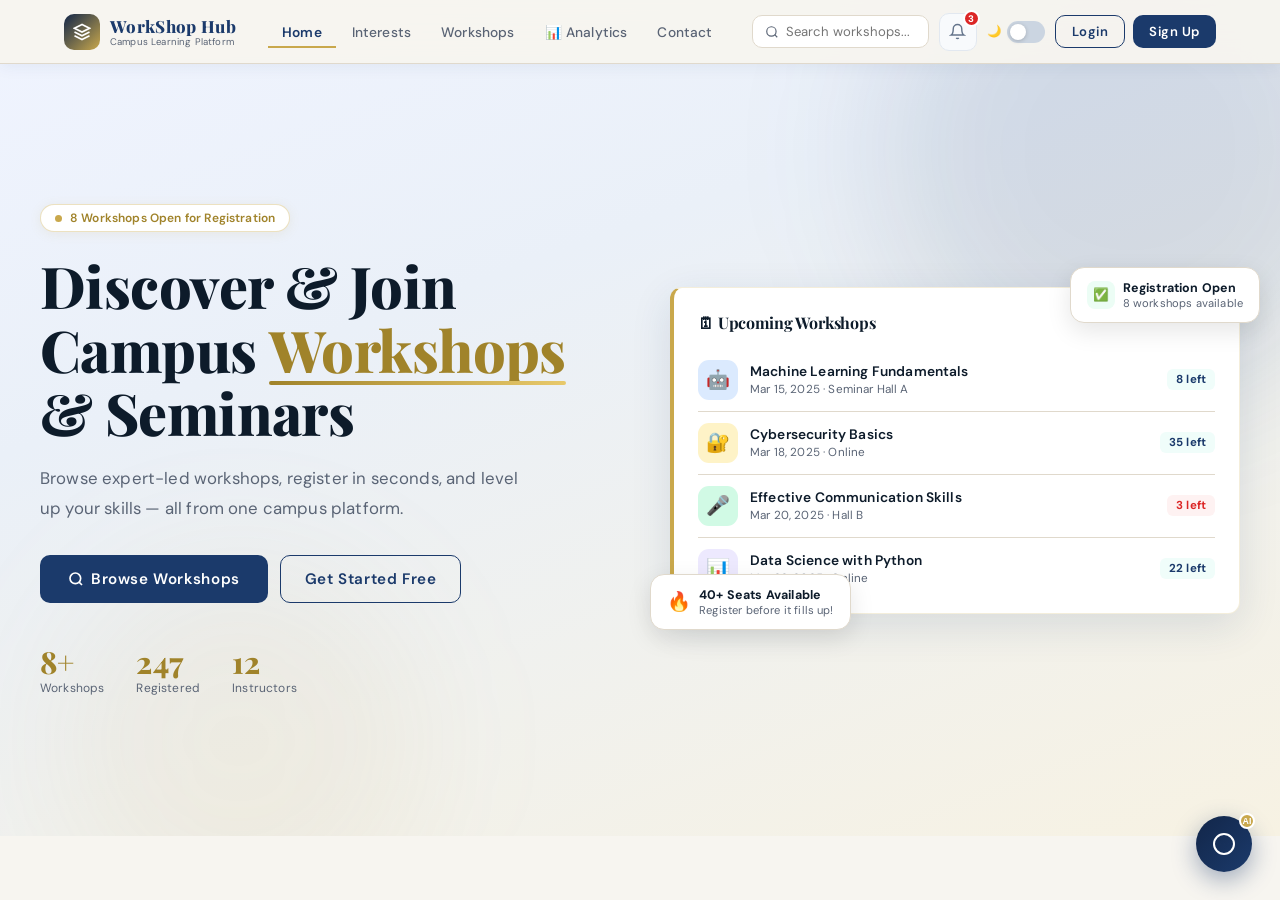
==== commit 2a62ff68: "Add files via upload" ====
--- a/index.html
+++ b/index.html
@@ -5,8 +5,762 @@
 <meta name="viewport" content="width=device-width, initial-scale=1.0">
 <title>WorkShop Hub – Find & Register for Workshops</title>
 <link href="https://fonts.googleapis.com/css2?family=Playfair+Display:wght@600;700;800&family=DM+Sans:wght@300;400;500;600&display=swap" rel="stylesheet">
-<link rel="stylesheet" href="css/style.css">
-</head>
+<style>
+:root {
+  --teal: #1B3A6B; --teal-light: #2D5FA6; --teal-dark: #122649;
+  --gold: #C9A84C; --gold-light: #E8C96B; --gold-dark: #A0832A;
+  --bg: #F7F5F0; --card: #FFFFFF; --text: #0D1B2A; --muted: #5A6475;
+  --border: #E0D9CC; --accent: #C9A84C; --success: #2D6A4F;
+  --danger: #C1121F;
+}
+* { margin:0; padding:0; box-sizing:border-box; }
+html { scroll-behavior:smooth; }
+body { font-family:'DM Sans',sans-serif; background:var(--bg); color:var(--text); overflow-x:hidden; letter-spacing:.01em; }
+h1,h2,h3,h4,h5 { font-family:'Playfair Display',serif; }
+
+/* ═══ UTILITY ═══ */
+.btn { display:inline-flex; align-items:center; gap:7px; padding:10px 22px; border-radius:10px; font-size:.88rem; font-weight:600; cursor:pointer; border:none; transition:.2s; font-family:'DM Sans',sans-serif; text-decoration:none; }
+.btn-teal { background:var(--teal); color:white; letter-spacing:.02em; }
+.btn-teal:hover { background:var(--teal-dark); transform:translateY(-1px); box-shadow:0 6px 20px rgba(27,58,107,.3); }
+.btn-outline { background:transparent; color:var(--teal); border:1.5px solid var(--teal); letter-spacing:.02em; }
+.btn-outline:hover { background:#EEF2FA; }
+.btn-white { background:white; color:var(--teal); font-weight:700; }
+.btn-white:hover { background:#EEF2FA; transform:translateY(-1px); }
+.btn-accent { background:var(--gold); color:white; letter-spacing:.02em; }
+.btn-accent:hover { background:var(--gold-dark); transform:translateY(-1px); }
+
+/* ═══ NAV ═══ */
+#mainNav {
+  position:fixed; top:0; left:0; right:0; z-index:90;
+  background:rgba(247,245,240,.95); backdrop-filter:blur(16px);
+  border-bottom:1px solid var(--border);
+  display:flex; align-items:center; padding:0 5%; height:64px;
+  box-shadow:0 2px 16px rgba(27,58,107,.07);
+  transition:.3s;
+}
+.nav-logo { display:flex; align-items:center; gap:10px; text-decoration:none; margin-right:32px; }
+.nav-logo-icon { width:36px; height:36px; background:linear-gradient(135deg,var(--teal-dark),var(--gold)); border-radius:10px; display:grid; place-items:center; }
+.nav-logo-icon svg { width:18px; height:18px; stroke:white; fill:none; stroke-width:2.2; }
+.nav-logo-text { font-family:'Playfair Display',serif; font-weight:800; font-size:1.05rem; color:var(--teal); letter-spacing:.02em; }
+.nav-logo-sub { font-size:.6rem; color:var(--muted); display:block; margin-top:-2px; }
+.nav-links { display:flex; gap:2px; flex:1; }
+.nav-links a { padding:7px 14px; border-radius:8px; text-decoration:none; font-size:.86rem; font-weight:500; color:var(--muted); transition:.15s; cursor:pointer; }
+.nav-links a:hover, .nav-links a.active { color:var(--gold-dark); background:#F5F0E8; }
+.nav-right { display:flex; align-items:center; gap:10px; }
+.nav-search { display:flex; align-items:center; gap:7px; background:white; border:1.5px solid var(--border); border-radius:10px; padding:7px 12px; }
+.nav-search input { border:none; background:transparent; font-size:.82rem; outline:none; width:130px; color:var(--text); font-family:'DM Sans',sans-serif; }
+.nav-search svg { width:14px; height:14px; stroke:var(--muted); fill:none; flex-shrink:0; }
+.user-pill { display:flex; align-items:center; gap:8px; background:white; border:1.5px solid var(--border); border-radius:24px; padding:5px 14px 5px 5px; cursor:pointer; transition:.15s; }
+.user-pill:hover { border-color:var(--gold); }
+.user-avatar { width:28px; height:28px; background:linear-gradient(135deg,var(--teal-dark),var(--gold)); border-radius:50%; display:grid; place-items:center; font-size:.78rem; font-weight:700; color:white; flex-shrink:0; }
+.user-name { font-size:.82rem; font-weight:600; color:var(--text); }
+
+/* ═══ SCREENS ═══ */
+.screen { display:none; }
+.screen.active { display:block; height:calc(100vh - 64px); overflow-y:auto; position:relative; }
+
+/* ══════════════════════════════════
+   SCREEN 1: LANDING / DASHBOARD
+══════════════════════════════════ */
+/* Hero */
+.hero {
+  min-height:100vh; padding-top:64px;
+  background:linear-gradient(160deg,#F0F4FF 0%,#EAF0F8 35%,#F7F2E3 100%);
+  display:flex; align-items:center; position:relative; overflow:hidden;
+}
+.hero-blob { position:absolute; border-radius:50%; filter:blur(70px); pointer-events:none; }
+.hb1 { width:500px; height:500px; background:rgba(27,58,107,.12); top:-100px; right:-100px; animation:hbFloat 7s ease-in-out infinite; }
+.hb2 { width:350px; height:350px; background:rgba(201,168,76,.08); bottom:-80px; left:5%; animation:hbFloat 9s ease-in-out infinite reverse; }
+@keyframes hbFloat { 0%,100%{transform:translateY(0) scale(1)} 50%{transform:translateY(-30px) scale(1.05)} }
+.hero-inner { width:90%; max-width:1200px; margin:0 auto; display:grid; grid-template-columns:1fr 1fr; gap:60px; align-items:center; padding:80px 0; position:relative; }
+.hero-left { }
+.hero-badge { display:inline-flex; align-items:center; gap:8px; background:white; border:1px solid rgba(27,58,107,.2); border-radius:24px; padding:5px 14px; font-size:.75rem; font-weight:600; color:var(--teal); margin-bottom:22px; box-shadow:0 2px 12px rgba(27,58,107,.1); }
+.hero-badge .pulse { width:7px; height:7px; background:var(--gold); border-radius:50%; animation:pls 2s infinite; }
+@keyframes pls { 0%,100%{opacity:1;transform:scale(1)} 50%{opacity:.5;transform:scale(1.3)} }
+.hero h1 { font-size:clamp(2.2rem,4.5vw,3.6rem); font-weight:800; line-height:1.1; margin-bottom:20px; }
+.hero h1 .highlight { color:var(--gold-dark); position:relative; display:inline-block; }
+.hero h1 .highlight::after { content:''; position:absolute; bottom:-4px; left:0; right:0; height:4px; background:linear-gradient(90deg,var(--gold-dark),var(--gold-light)); border-radius:2px; }
+.hero-desc { color:var(--muted); font-size:1.05rem; line-height:1.75; max-width:500px; margin-bottom:32px; }
+.hero-cta { display:flex; gap:12px; flex-wrap:wrap; margin-bottom:44px; }
+.hero-stats { display:flex; gap:32px; }
+.hstat { }
+.hstat-n { font-family:'Playfair Display',serif; font-size:1.9rem; font-weight:800; color:var(--gold-dark); line-height:1; }
+.hstat-l { font-size:.75rem; color:var(--muted); margin-top:2px; }
+
+/* Hero right — feature card stack */
+.hero-right { position:relative; }
+.hero-card-main { background:white; border-radius:20px; padding:24px; box-shadow:0 12px 40px rgba(27,58,107,.12); border:1px solid rgba(201,168,76,.2); }
+.hero-card-main h3 { font-size:1rem; font-weight:700; margin-bottom:16px; display:flex; align-items:center; gap:8px; }
+.upcoming-item { display:flex; align-items:center; gap:12px; padding:11px 0; border-bottom:1px solid var(--border); }
+.upcoming-item:last-child { border-bottom:none; padding-bottom:0; }
+.up-emoji { width:40px; height:40px; border-radius:11px; display:grid; place-items:center; font-size:1.2rem; flex-shrink:0; }
+.up-title { font-size:.86rem; font-weight:600; }
+.up-meta { font-size:.73rem; color:var(--muted); margin-top:1px; }
+.up-seats { margin-left:auto; font-size:.72rem; font-weight:700; padding:3px 9px; border-radius:6px; flex-shrink:0; }
+.float-card { position:absolute; background:white; border-radius:14px; padding:12px 16px; box-shadow:0 8px 24px rgba(0,0,0,.1); border:1px solid var(--border); }
+.fc1 { top:-20px; right:-20px; animation:fc 3s ease-in-out infinite; }
+.fc2 { bottom:-16px; left:-20px; animation:fc 4s ease-in-out infinite reverse; }
+@keyframes fc { 0%,100%{transform:translateY(0)} 50%{transform:translateY(-8px)} }
+
+/* Stats strip */
+.stats-strip { background:linear-gradient(135deg,#122649,#1B3A6B); padding:32px 5%; }
+.stats-strip-inner { max-width:1200px; margin:0 auto; display:grid; grid-template-columns:repeat(4,1fr); gap:20px; }
+.ss-item { text-align:center; color:white; }
+.ss-num { font-family:'Playfair Display',serif; font-size:2rem; font-weight:800; }
+.ss-lbl { font-size:.8rem; opacity:.75; margin-top:4px; }
+
+/* Categories */
+.categories { padding:80px 5%; }
+.section-wrap { max-width:1200px; margin:0 auto; }
+.sec-tag { font-size:.75rem; font-weight:700; color:var(--gold-dark); text-transform:uppercase; letter-spacing:.1em; margin-bottom:8px; }
+.sec-title { font-size:clamp(1.5rem,3vw,2.2rem); font-weight:800; margin-bottom:36px; }
+.sec-title em { font-style:normal; color:var(--gold-dark); }
+.cat-grid { display:grid; grid-template-columns:repeat(4,1fr); gap:16px; }
+.cat-card { background:white; border:1.5px solid var(--border); border-radius:16px; padding:22px 18px; cursor:pointer; transition:.22s; text-align:center; }
+.cat-card:hover { border-color:var(--gold); transform:translateY(-4px); box-shadow:0 10px 28px rgba(201,168,76,.15); }
+.cat-icon { font-size:2.2rem; margin-bottom:10px; }
+.cat-name { font-weight:700; font-size:.92rem; margin-bottom:4px; }
+.cat-count { font-size:.75rem; color:var(--muted); }
+
+/* Workshops preview grid */
+.workshops-preview { padding:0 5% 80px; }
+.ws-grid { display:grid; grid-template-columns:repeat(auto-fill,minmax(270px,1fr)); gap:22px; }
+.wcard { background:white; border-radius:10px; border:1.5px solid var(--border); overflow:hidden; cursor:pointer; transition:.22s; box-shadow:0 2px 8px rgba(0,0,0,.04); }
+.wcard:hover { transform:translateY(-5px); box-shadow:0 14px 36px rgba(201,168,76,.18); border-color:rgba(201,168,76,.4); }
+.wthumb { height:180px; position:relative; overflow:hidden; display:block; }
+.wthumb svg { width:100%; height:100%; display:block; transition:.4s; }
+.wcard:hover .wthumb svg { transform:scale(1.05); }
+.wtype-badge { position:absolute; top:12px; right:12px; padding:4px 11px; border-radius:20px; font-size:.7rem; font-weight:700; backdrop-filter:blur(8px); z-index:2; }
+.online { background:rgba(236,253,245,.9); color:#059669; border:1px solid rgba(5,150,105,.2); }
+.offline { background:rgba(255,247,237,.9); color:#c2410c; border:1px solid rgba(194,65,12,.2); }
+.wbody { padding:18px; }
+.wtitle { font-size:.97rem; font-weight:700; margin-bottom:10px; line-height:1.35; }
+.wmeta { display:flex; align-items:center; gap:7px; font-size:.78rem; color:var(--muted); margin-bottom:5px; }
+.wmeta svg { width:13px; height:13px; stroke:currentColor; fill:none; stroke-width:2; flex-shrink:0; }
+.wfoot { display:flex; justify-content:space-between; align-items:center; margin-top:14px; padding-top:12px; border-top:1px solid var(--border); }
+.seats-pill { font-size:.72rem; font-weight:700; background:#EEF2FA; color:var(--teal); padding:4px 10px; border-radius:6px; }
+/* Seat progress bar */
+.seat-bar { margin:10px 0 4px; }
+.seat-bar-bg { height:4px; background:var(--border); border-radius:2px; overflow:hidden; }
+.seat-bar-fill { height:100%; border-radius:2px; background:linear-gradient(90deg,var(--gold-dark),var(--gold-light)); transition:.6s ease; }
+.seat-bar-text { display:flex; justify-content:space-between; font-size:.7rem; color:var(--muted); margin-top:3px; }
+
+/* ══════════════════════════════════
+   SCREEN 2: AUTH (LOGIN/SIGNUP)
+══════════════════════════════════ */
+#authScreen {
+  position:fixed; inset:0; z-index:200; display:none;
+  background:rgba(15,23,42,.6); backdrop-filter:blur(8px);
+  align-items:center; justify-content:center; padding:20px;
+}
+#authScreen.active { display:flex; }
+.auth-modal {
+  background:white; border-radius:16px; width:100%; max-width:460px;
+  overflow:hidden; box-shadow:0 32px 80px rgba(0,0,0,.25);
+  animation:authPop .3s cubic-bezier(.34,1.56,.64,1);
+}
+@keyframes authPop { from{transform:scale(.92) translateY(20px);opacity:0} to{transform:scale(1) translateY(0);opacity:1} }
+.auth-top { background:linear-gradient(135deg,#122649,#1B3A6B); padding:28px 32px 24px; color:white; position:relative; }
+.auth-close { position:absolute; top:16px; right:16px; width:30px; height:30px; background:rgba(255,255,255,.15); border-radius:50%; display:grid; place-items:center; cursor:pointer; border:none; font-size:1rem; color:white; transition:.15s; }
+.auth-close:hover { background:rgba(255,255,255,.25); }
+.auth-top h2 { font-size:1.4rem; font-weight:800; margin-bottom:4px; }
+.auth-top p { font-size:.84rem; opacity:.8; }
+.auth-tabs { display:flex; background:rgba(255,255,255,.15); border-radius:10px; padding:3px; margin-top:16px; gap:3px; }
+.auth-tab { flex:1; padding:8px; text-align:center; border-radius:8px; font-size:.78rem; font-weight:600; cursor:pointer; transition:.2s; opacity:.7; }
+.auth-tab.active { background:white; color:var(--navy); opacity:1; }
+.auth-body { padding:24px 32px 28px; max-height:70vh; overflow-y:auto; }
+.social-row { display:grid; grid-template-columns:1fr 1fr 1fr; gap:8px; margin-bottom:16px; }
+.soc-btn { display:flex; align-items:center; justify-content:center; gap:7px; padding:10px; border:1.5px solid var(--border); border-radius:10px; background:white; cursor:pointer; transition:.2s; font-size:.8rem; font-weight:600; color:var(--text); font-family:'DM Sans',sans-serif; }
+.soc-btn:hover { transform:translateY(-2px); box-shadow:0 4px 14px rgba(0,0,0,.1); }
+.soc-btn.google:hover  { border-color:#4285F4; background:#F0F6FF; }
+.soc-btn.msft:hover    { border-color:#00A4EF; background:#F0FBFF; }
+.soc-btn.github:hover  { border-color:#24292E; background:#F6F8FA; }
+.soc-btn svg { width:18px; height:18px; flex-shrink:0; }
+.auth-divider { display:flex; align-items:center; gap:10px; margin-bottom:16px; }
+.auth-divider hr { flex:1; border:none; border-top:1px solid var(--border); }
+.auth-divider span { font-size:.75rem; color:var(--muted); white-space:nowrap; }
+.auth-error { background:#FEF2F2; border:1px solid #FECACA; border-radius:8px; padding:10px 14px; font-size:.82rem; color:var(--danger); margin-bottom:12px; display:none; align-items:center; gap:8px; }
+.auth-error.show { display:flex; }
+/* Field groups */
+.fg { margin-bottom:12px; position:relative; }
+.fg label { display:flex; align-items:center; justify-content:space-between; font-size:.7rem; font-weight:700; color:var(--muted); text-transform:uppercase; letter-spacing:.07em; margin-bottom:5px; }
+.fg-hint { font-size:.68rem; font-weight:500; text-transform:none; letter-spacing:0; }
+.fg-hint.ok  { color:#059669; }
+.fg-hint.err { color:var(--danger); }
+.fg-input-wrap { position:relative; }
+.fg input {
+  width:100%; padding:10px 38px 10px 12px; border:1.5px solid var(--border);
+  border-radius:9px; font-size:.86rem; background:#FAFBFF; color:var(--text);
+  outline:none; transition:.2s; font-family:'DM Sans',sans-serif; box-sizing:border-box;
+}
+.fg input:focus { border-color:var(--gold); background:white; box-shadow:0 0 0 3px rgba(201,168,76,.12); }
+.fg input.valid   { border-color:#059669; background:#F0FDF4; }
+.fg input.invalid { border-color:#DC2626; background:#FEF2F2; box-shadow:0 0 0 3px rgba(220,38,38,.08); }
+.fg-icon { position:absolute; right:11px; top:50%; transform:translateY(-50%); font-size:.85rem; pointer-events:none; transition:.2s; }
+.fg-msg { font-size:.7rem; margin-top:4px; min-height:16px; line-height:1.4; }
+.fg-msg.ok  { color:#059669; }
+.fg-msg.err { color:#DC2626; }
+/* Password strength */
+.pw-strength { margin-top:6px; }
+.pw-bars { display:flex; gap:3px; margin-bottom:5px; }
+.pw-bar { flex:1; height:3px; border-radius:2px; background:#E5E7EB; transition:.3s; }
+.pw-bar.weak   { background:#DC2626; }
+.pw-bar.fair   { background:#F59E0B; }
+.pw-bar.good   { background:#3B82F6; }
+.pw-bar.strong { background:#059669; }
+.pw-label { font-size:.68rem; font-weight:700; letter-spacing:.05em; }
+.pw-label.weak   { color:#DC2626; }
+.pw-label.fair   { color:#F59E0B; }
+.pw-label.good   { color:#3B82F6; }
+.pw-label.strong { color:#059669; }
+.pw-reqs { display:flex; flex-wrap:wrap; gap:5px; margin-top:5px; }
+.pw-req { display:flex; align-items:center; gap:4px; font-size:.68rem; color:#9CA3AF; transition:.2s; }
+.pw-req.met { color:#059669; }
+.pw-req::before { content:'○'; font-size:.65rem; }
+.pw-req.met::before { content:'●'; }
+/* Show/hide password toggle */
+.pw-toggle { position:absolute; right:11px; top:50%; transform:translateY(-50%); background:none; border:none; cursor:pointer; color:#9CA3AF; padding:0; line-height:0; }
+.pw-toggle:hover { color:var(--navy); }
+.auth-submit { width:100%; padding:13px; background:linear-gradient(135deg,#122649,#1B3A6B); color:white; border:none; border-radius:11px; font-size:.92rem; font-weight:700; cursor:pointer; font-family:'DM Sans',sans-serif; transition:.2s; display:flex; align-items:center; justify-content:center; gap:8px; margin-top:8px; letter-spacing:.02em; }
+.auth-submit:hover:not(:disabled) { transform:translateY(-2px); box-shadow:0 8px 24px rgba(27,58,107,.35); }
+.auth-submit:disabled { opacity:.5; cursor:not-allowed; transform:none; }
+.auth-switch { text-align:center; font-size:.8rem; color:var(--muted); margin-top:12px; }
+.auth-switch a { color:var(--gold-dark); font-weight:600; cursor:pointer; }
+
+/* ══════════════════════════════════
+   SCREEN 3: WORKSHOPS LIST
+══════════════════════════════════ */
+#workshopsScreen { padding-top:64px; min-height:100vh; background:var(--bg); }
+.ws-header { background:linear-gradient(135deg,#122649,#1B3A6B); padding:40px 5% 32px; color:white; }
+.ws-header h1 { font-size:1.8rem; font-weight:800; margin-bottom:6px; }
+.ws-header p { opacity:.8; font-size:.9rem; }
+.ws-search-bar { display:flex; gap:10px; margin-top:20px; flex-wrap:wrap; }
+.ws-search-input { flex:1; min-width:200px; display:flex; align-items:center; gap:8px; background:rgba(255,255,255,.15); border:1px solid rgba(255,255,255,.25); border-radius:11px; padding:10px 16px; }
+.ws-search-input input { background:transparent; border:none; outline:none; color:white; font-size:.86rem; font-family:'DM Sans',sans-serif; flex:1; }
+.ws-search-input input::placeholder { color:rgba(255,255,255,.6); }
+.ws-search-input svg { stroke:rgba(255,255,255,.7); fill:none; width:16px; height:16px; flex-shrink:0; }
+.ws-filter-tabs { display:flex; gap:6px; flex-wrap:wrap; }
+.ws-tab { padding:8px 18px; border-radius:20px; border:1.5px solid rgba(255,255,255,.3); background:rgba(255,255,255,.1); color:rgba(255,255,255,.85); font-size:.82rem; font-weight:600; cursor:pointer; transition:.15s; }
+.ws-tab.active { background:white; color:var(--teal); border-color:white; }
+.ws-body { padding:32px 5%; max-width:1200px; margin:0 auto; }
+
+/* ══════════════════════════════════
+   SCREEN 4: WORKSHOP DETAIL
+══════════════════════════════════ */
+#detailScreen { padding-top:64px; min-height:100vh; background:var(--bg); }
+.detail-hero { background:linear-gradient(135deg,#122649,#1B3A6B); padding:36px 5% 0; }
+.breadcrumb { font-size:.78rem; color:rgba(255,255,255,.7); margin-bottom:16px; display:flex; align-items:center; gap:6px; }
+.breadcrumb a { color:rgba(255,255,255,.85); cursor:pointer; text-decoration:none; }
+.breadcrumb a:hover { color:white; }
+.detail-hero-inner { max-width:1200px; margin:0 auto; display:grid; grid-template-columns:1fr 340px; gap:40px; align-items:flex-end; }
+.detail-title { font-size:clamp(1.6rem,3vw,2.4rem); font-weight:800; color:white; margin-bottom:14px; }
+.detail-badges { display:flex; gap:8px; flex-wrap:wrap; margin-bottom:20px; }
+.d-badge { padding:5px 13px; border-radius:20px; font-size:.75rem; font-weight:700; }
+.db-white { background:rgba(255,255,255,.2); color:white; border:1px solid rgba(255,255,255,.3); }
+.db-green { background:#F5F0E8; color:var(--gold-dark); }
+.db-orange { background:#FFF7ED; color:#c2410c; }
+.detail-thumb-wrap { display:flex; justify-content:center; padding-bottom:0; }
+.detail-thumb-svg { width:320px; height:200px; border-radius:16px 16px 0 0; overflow:hidden; box-shadow:0 -8px 32px rgba(0,0,0,.2); }
+.detail-body { max-width:1200px; margin:0 auto; display:grid; grid-template-columns:1fr 340px; gap:32px; padding:32px 5% 48px; }
+.detail-main-card { background:white; border-radius:16px; border:1.5px solid var(--border); padding:28px; }
+.detail-info-grid { display:grid; grid-template-columns:1fr 1fr; gap:14px; margin-bottom:24px; }
+.dinfo { display:flex; align-items:center; gap:10px; }
+.dinfo-icon { width:38px; height:38px; background:#EEF2FA; border-radius:9px; display:grid; place-items:center; flex-shrink:0; }
+.dinfo-icon svg { width:18px; height:18px; stroke:var(--gold-dark); fill:none; stroke-width:2; }
+.dinfo-label { font-size:.72rem; color:var(--muted); font-weight:500; }
+.dinfo-value { font-size:.88rem; font-weight:600; margin-top:1px; }
+.detail-desc h3 { font-size:1.05rem; font-weight:700; margin-bottom:12px; }
+.detail-desc p { font-size:.9rem; line-height:1.8; color:#374151; }
+.detail-agenda { margin-top:22px; }
+.detail-agenda h3 { font-size:1.05rem; font-weight:700; margin-bottom:14px; }
+.agenda-item { display:flex; gap:12px; margin-bottom:12px; }
+.agenda-dot { width:10px; height:10px; border-radius:50%; background:var(--teal); margin-top:4px; flex-shrink:0; }
+.agenda-time { font-size:.78rem; font-weight:700; color:var(--teal); width:70px; flex-shrink:0; }
+.agenda-text { font-size:.84rem; color:var(--text); }
+/* Side card */
+.detail-side-card { background:white; border-radius:16px; border:1.5px solid var(--border); padding:24px; position:sticky; top:80px; }
+.detail-side-card h3 { font-size:1rem; font-weight:700; margin-bottom:16px; }
+.price-row { display:flex; align-items:baseline; gap:6px; margin-bottom:16px; }
+.price-free { font-family:'Playfair Display',serif; font-size:1.8rem; font-weight:800; color:var(--gold-dark); color:var(--teal); }
+.price-sub { font-size:.8rem; color:var(--muted); }
+.detail-seat-progress { margin-bottom:18px; }
+.dsp-label { display:flex; justify-content:space-between; font-size:.78rem; color:var(--muted); margin-bottom:6px; }
+.dsp-bar { height:8px; background:var(--border); border-radius:4px; overflow:hidden; }
+.dsp-fill { height:100%; background:linear-gradient(90deg,var(--gold-dark),var(--gold-light)); border-radius:4px; }
+.register-btn { width:100%; padding:14px; background:linear-gradient(135deg,#122649,#1B3A6B); color:white; border:none; border-radius:12px; font-size:.95rem; font-weight:700; cursor:pointer; font-family:'DM Sans',sans-serif; transition:.2s; margin-bottom:12px; display:flex; align-items:center; justify-content:center; gap:8px; }
+.register-btn:hover { transform:translateY(-2px); box-shadow:0 8px 24px rgba(201,168,76,.4); }
+.register-btn:disabled { background:#94a3b8; cursor:not-allowed; transform:none; box-shadow:none; }
+.detail-perks { margin-top:18px; }
+.perk { display:flex; align-items:center; gap:8px; font-size:.8rem; color:var(--muted); margin-bottom:8px; }
+.perk svg { width:15px; height:15px; stroke:var(--gold); fill:none; stroke-width:2.5; flex-shrink:0; }
+
+/* ══════════════════════════════════
+   SUCCESS POPUP
+══════════════════════════════════ */
+.overlay { display:none; position:fixed; inset:0; background:rgba(15,23,42,.6); backdrop-filter:blur(6px); z-index:300; align-items:center; justify-content:center; }
+.overlay.open { display:flex; }
+.success-modal { background:white; border-radius:24px; padding:48px 40px; text-align:center; max-width:400px; width:90%; box-shadow:0 32px 80px rgba(0,0,0,.2); animation:modalIn .4s cubic-bezier(.34,1.56,.64,1); }
+.success-ring { width:80px; height:80px; background:linear-gradient(135deg,#F5F0E8,#EDE0C4); border-radius:50%; display:grid; place-items:center; margin:0 auto 20px; }
+.success-ring svg { width:40px; height:40px; stroke:var(--gold); fill:none; stroke-width:2.5; }
+.success-modal h2 { font-size:1.5rem; font-weight:800; margin-bottom:6px; color:var(--text); }
+.success-modal > p { color:var(--muted); font-size:.88rem; margin-bottom:20px; }
+.success-details { background:#EEF2FA; border-radius:12px; padding:16px; text-align:left; margin-bottom:24px; border:1px solid rgba(201,168,76,.2); }
+.sd-row { display:flex; align-items:center; gap:10px; font-size:.82rem; color:var(--muted); padding:4px 0; }
+.sd-row svg { width:14px; height:14px; stroke:var(--gold-dark); fill:none; stroke-width:2; flex-shrink:0; }
+.sd-row strong { color:var(--text); }
+.confetti { position:fixed; top:0; left:0; width:100%; height:100%; pointer-events:none; z-index:400; }
+
+/* ═══ REVEAL ANIM ═══ */
+.reveal { opacity:0; transform:translateY(20px); transition:.5s ease; }
+.reveal.visible { opacity:1; transform:none; }
+
+/* ═══ RESPONSIVE ═══ */
+/* ═══ CORPORATE GOLD POLISH ═══ */
+/* Gold decorative line on section tags */
+.sec-tag::before { content:''; display:inline-block; width:18px; height:2px; background:var(--gold); margin-right:8px; vertical-align:middle; border-radius:1px; }
+
+/* Refined card style */
+.wcard, .detail-main-card, .detail-side-card, .auth-modal { border-radius:8px !important; }
+.hero-card-main { border-radius:12px; border-left:4px solid var(--gold); }
+
+/* Gold top border on stat cards in strip */
+.ss-item { border-top:2px solid rgba(201,168,76,.3); padding-top:16px; }
+
+/* Serif weight refinement */
+h1,h2,h3 { letter-spacing:-.01em; }
+.sec-title { font-size:clamp(1.5rem,3vw,2.1rem) !important; }
+
+/* Nav gold underline on active */
+.nav-links a.active { border-bottom:2px solid var(--gold); border-radius:0 !important; background:transparent !important; color:var(--teal) !important; padding-bottom:5px; font-weight:600; }
+.nav-links a:hover { background:#F5F0E8 !important; }
+
+
+/* ── SEAT COUNTDOWN ── */
+.seat-countdown { display:flex;align-items:center;gap:7px;background:#FEF2F2;border:1.5px solid #FECACA;border-radius:8px;padding:8px 12px;margin-bottom:10px;font-size:.78rem;font-weight:700;color:#DC2626;animation:urgentPulse 2s infinite; }
+.seat-countdown svg { width:14px;height:14px;stroke:#DC2626;fill:none;flex-shrink:0; }
+@keyframes urgentPulse { 0%,100%{opacity:1} 50%{opacity:.65} }
+
+/* ── QR TICKET on SUCCESS ── */
+.qr-ticket { background:linear-gradient(135deg,#F7F5F0,#EDE0C4);border:2px dashed rgba(201,168,76,.4);border-radius:12px;padding:16px;margin:14px 0;display:flex;align-items:center;gap:16px; }
+.qr-box { background:white;border-radius:8px;padding:6px;box-shadow:0 2px 8px rgba(0,0,0,.1);flex-shrink:0; }
+.qr-box canvas { display:block; }
+.qr-ticket-info { flex:1;text-align:left; }
+.qr-ticket-info h4 { font-family:'Playfair Display',serif;font-weight:800;font-size:.88rem;color:#0D1B2A;margin-bottom:4px; }
+.qr-ticket-info p { font-size:.72rem;color:#64748B;line-height:1.5; }
+.qr-ticket-id { font-size:.68rem;font-weight:800;color:var(--gold-dark);letter-spacing:.08em;margin-top:5px; }
+.success-action-row { display:flex;gap:8px;margin-bottom:10px; }
+.suc-btn { flex:1;padding:10px;border-radius:9px;font-size:.78rem;font-weight:700;cursor:pointer;font-family:'DM Sans',sans-serif;border:none;transition:.2s;display:flex;align-items:center;justify-content:center;gap:6px;letter-spacing:.03em; }
+.sucb-cal { background:#EEF2FF;color:#4338CA; }
+.sucb-cal:hover { background:#E0E7FF; }
+.sucb-ical { background:#ECFDF5;color:#059669; }
+.sucb-ical:hover { background:#D1FAE5; }
+
+/* ── ADD TO CALENDAR button on detail page ── */
+.cal-btn { width:100%;padding:11px;background:#F8FAFC;border:1.5px solid #E2E8F0;border-radius:10px;font-size:.84rem;font-weight:700;cursor:pointer;font-family:'DM Sans',sans-serif;transition:.2s;display:flex;align-items:center;justify-content:center;gap:8px;color:#1B3A6B;margin-bottom:8px;letter-spacing:.02em; }
+.cal-btn:hover { border-color:#C9A84C;background:#FFFBF0;color:var(--gold-dark); }
+.cal-btn svg { width:15px;height:15px;stroke:currentColor;fill:none;stroke-width:2;flex-shrink:0; }
+
+/* ── STUDENT DASHBOARD ── */
+#screen-dashboard { background:#F0F4F8; }
+.db-header { background:linear-gradient(135deg,#122649,#1B3A6B);padding:40px 5% 60px;color:white;position:relative;overflow:hidden; }
+.db-header::after { content:'';position:absolute;bottom:-2px;left:0;right:0;height:40px;background:#F0F4F8;border-radius:40px 40px 0 0; }
+.db-header-orb { position:absolute;border-radius:50%;filter:blur(60px);pointer-events:none; }
+.db-hdr-title { font-family:'Playfair Display',serif;font-size:1.8rem;font-weight:800;margin-bottom:6px; }
+.db-hdr-sub { font-size:.88rem;opacity:.7; }
+.db-body { padding:20px 5% 40px;max-width:1100px;margin:0 auto; }
+.db-stats { display:grid;grid-template-columns:repeat(4,1fr);gap:14px;margin-bottom:24px;margin-top:-30px;position:relative;z-index:2; }
+.db-stat { background:white;border-radius:12px;padding:18px 20px;box-shadow:0 4px 20px rgba(27,58,107,.08);border:1.5px solid #E2E8F0;text-align:center; }
+.db-stat-num { font-family:'Playfair Display',serif;font-size:2rem;font-weight:800;color:#0D1B2A;line-height:1; }
+.db-stat-label { font-size:.72rem;color:#94A3B8;margin-top:4px;font-weight:500; }
+.db-grid { display:grid;grid-template-columns:1fr 320px;gap:20px; }
+.db-section-title { font-family:'Playfair Display',serif;font-size:1rem;font-weight:800;color:#0D1B2A;margin-bottom:14px; }
+/* Workshop progress cards */
+.db-ws-card { background:white;border-radius:12px;border:1.5px solid #E2E8F0;padding:16px 20px;display:flex;align-items:center;gap:16px;margin-bottom:10px;transition:.2s;cursor:pointer; }
+.db-ws-card:hover { border-color:#C9A84C;box-shadow:0 4px 16px rgba(201,168,76,.1); }
+.db-ws-emoji { font-size:1.6rem;flex-shrink:0;width:48px;height:48px;border-radius:12px;display:grid;place-items:center;background:#F8FAFC; }
+.db-ws-info { flex:1;min-width:0; }
+.db-ws-name { font-weight:700;font-size:.88rem;color:#0D1B2A;margin-bottom:3px;white-space:nowrap;overflow:hidden;text-overflow:ellipsis; }
+.db-ws-meta { font-size:.73rem;color:#94A3B8; }
+.db-ws-status { padding:4px 10px;border-radius:5px;font-size:.68rem;font-weight:800;letter-spacing:.05em;text-transform:uppercase;flex-shrink:0; }
+/* Badges panel */
+.db-badges { background:white;border-radius:12px;border:1.5px solid #E2E8F0;padding:20px; }
+.badge-grid { display:grid;grid-template-columns:1fr 1fr;gap:10px;margin-top:12px; }
+.badge-item { background:#F8FAFC;border-radius:10px;padding:12px;text-align:center;border:1.5px solid #E2E8F0;transition:.2s; }
+.badge-item.earned { background:linear-gradient(135deg,#FFFBF0,#FEF3C7);border-color:rgba(201,168,76,.3); }
+.badge-item.locked { opacity:.45;filter:grayscale(.8); }
+.badge-icon { font-size:1.6rem;display:block;margin-bottom:5px; }
+.badge-name { font-size:.72rem;font-weight:700;color:#0D1B2A; }
+.badge-desc { font-size:.63rem;color:#94A3B8;margin-top:2px; }
+
+/* ── AI RECOMMENDER ── */
+.ai-fab { position:fixed;bottom:28px;right:28px;z-index:500;width:56px;height:56px;background:linear-gradient(135deg,#122649,#1B3A6B);border-radius:50%;display:grid;place-items:center;cursor:pointer;box-shadow:0 8px 24px rgba(27,58,107,.4);border:none;transition:.2s; }
+.ai-fab:hover { transform:scale(1.1);box-shadow:0 12px 32px rgba(27,58,107,.5); }
+.ai-fab svg { width:24px;height:24px;stroke:white;fill:none;stroke-width:2; }
+.ai-fab-pulse { position:absolute;top:-3px;right:-3px;width:16px;height:16px;background:#C9A84C;border-radius:50%;border:2px solid white;font-size:.55rem;font-weight:800;color:white;display:grid;place-items:center; }
+.ai-panel { position:fixed;bottom:96px;right:28px;z-index:500;width:360px;background:white;border-radius:16px;box-shadow:0 24px 64px rgba(0,0,0,.18);border:1.5px solid #E2E8F0;display:none;flex-direction:column;overflow:hidden;max-height:520px; }
+.ai-panel.open { display:flex;animation:aiPop .3s cubic-bezier(.34,1.56,.64,1); }
+@keyframes aiPop { from{transform:scale(.88) translateY(20px);opacity:0} to{transform:scale(1) translateY(0);opacity:1} }
+.ai-panel-head { background:linear-gradient(135deg,#122649,#1B3A6B);padding:16px 20px;display:flex;align-items:center;gap:10px; }
+.ai-panel-head h3 { font-family:'Playfair Display',serif;font-weight:700;font-size:.95rem;color:white;flex:1; }
+.ai-panel-head p { font-size:.72rem;color:rgba(255,255,255,.6);margin-top:2px; }
+.ai-panel-close { width:26px;height:26px;background:rgba(255,255,255,.15);border-radius:50%;display:grid;place-items:center;cursor:pointer;border:none;color:white;font-size:.8rem;flex-shrink:0; }
+.ai-panel-close:hover { background:rgba(255,255,255,.25); }
+.ai-chat { flex:1;overflow-y:auto;padding:14px;display:flex;flex-direction:column;gap:10px; }
+.ai-msg { max-width:85%;padding:10px 13px;border-radius:12px;font-size:.82rem;line-height:1.5; }
+.ai-msg.bot { background:#F8FAFC;color:#374151;align-self:flex-start;border-radius:4px 12px 12px 12px;border:1px solid #E2E8F0; }
+.ai-msg.user { background:linear-gradient(135deg,#122649,#1B3A6B);color:white;align-self:flex-end;border-radius:12px 4px 12px 12px; }
+.ai-msg.typing { background:#F8FAFC;color:#94A3B8;align-self:flex-start;font-style:italic; }
+.ai-input-row { padding:12px;border-top:1px solid #F1F5F9;display:flex;gap:8px; }
+.ai-input { flex:1;padding:9px 12px;border:1.5px solid #E2E8F0;border-radius:9px;font-size:.83rem;outline:none;font-family:'DM Sans',sans-serif;transition:.2s; }
+.ai-input:focus { border-color:#C9A84C; }
+.ai-send { width:36px;height:36px;background:linear-gradient(135deg,#A0832A,#C9A84C);border:none;border-radius:9px;display:grid;place-items:center;cursor:pointer;flex-shrink:0;transition:.2s; }
+.ai-send:hover { transform:scale(1.1); }
+.ai-send svg { width:16px;height:16px;stroke:white;fill:none; }
+
+/* ── RATINGS & REVIEWS ── */
+.ratings-section { background:white;border-radius:12px;border:1.5px solid #E2E8F0;padding:24px;margin-top:20px; }
+.star-row { display:flex;gap:4px;cursor:pointer; }
+.star { font-size:1.4rem;transition:.15s;filter:grayscale(1);opacity:.35; }
+.star.lit { filter:none;opacity:1; }
+.star:hover, .star.hover { filter:none;opacity:1; }
+.review-card { border-top:1px solid #F1F5F9;padding-top:14px;margin-top:14px; }
+.review-header { display:flex;align-items:center;gap:10px;margin-bottom:6px; }
+.review-av { width:34px;height:34px;background:linear-gradient(135deg,#122649,#C9A84C);border-radius:50%;display:grid;place-items:center;font-weight:800;color:white;font-size:.82rem;flex-shrink:0; }
+.review-name { font-weight:700;font-size:.84rem;color:#0D1B2A; }
+.review-date { font-size:.7rem;color:#94A3B8; }
+.review-stars { display:flex;gap:2px;margin:0 0 4px; }
+.review-stars span { font-size:.9rem; }
+.review-text { font-size:.82rem;color:#4B5563;line-height:1.6; }
+.review-form { background:#F8FAFC;border-radius:10px;padding:16px;border:1.5px solid #E2E8F0;margin-top:14px; }
+.review-form textarea { width:100%;min-height:72px;border:1.5px solid #E2E8F0;border-radius:8px;padding:10px 12px;font-size:.83rem;font-family:'DM Sans',sans-serif;outline:none;resize:vertical;transition:.2s;background:white;box-sizing:border-box; }
+.review-form textarea:focus { border-color:#C9A84C;box-shadow:0 0 0 3px rgba(201,168,76,.1); }
+.review-submit { margin-top:8px;padding:9px 20px;background:linear-gradient(135deg,#A0832A,#C9A84C);color:white;border:none;border-radius:8px;font-size:.82rem;font-weight:700;cursor:pointer;font-family:'DM Sans',sans-serif;transition:.2s; }
+.review-submit:hover { box-shadow:0 4px 12px rgba(201,168,76,.3);transform:translateY(-1px); }
+@media(max-width:900px){ .db-grid{grid-template-columns:1fr} .db-stats{grid-template-columns:1fr 1fr} }
+
+
+/* ── DARK MODE ── */
+body.dark-mode {
+  --text:#E2E8F0; --muted:#94A3B8; --border:#1E293B; --bg:#0F172A;
+  background:#0F172A !important; color:#E2E8F0;
+}
+body.dark-mode .screen,
+body.dark-mode #app { background:#0F172A; }
+body.dark-mode nav { background:#0D1B2A !important; border-color:#1E293B !important; }
+body.dark-mode .wcard,
+body.dark-mode .detail-main-card,
+body.dark-mode .detail-side-card,
+body.dark-mode .auth-modal,
+body.dark-mode .success-modal,
+body.dark-mode .adv-filter-bar,
+body.dark-mode .ws-header,
+body.dark-mode .ratings-section,
+body.dark-mode .qa-section,
+body.dark-mode .db-card,
+body.dark-mode .an-stat { background:#1E293B !important; border-color:#334155 !important; color:#E2E8F0 !important; }
+body.dark-mode .wcard:hover { border-color:#C9A84C !important; }
+body.dark-mode .wtitle,
+body.dark-mode .db-stat-num,
+body.dark-mode .an-stat-num,
+body.dark-mode h1,body.dark-mode h2,body.dark-mode h3,
+body.dark-mode .section-title { color:#F1F5F9 !important; }
+body.dark-mode .wmeta,
+body.dark-mode .an-stat-label,
+body.dark-mode p { color:#94A3B8 !important; }
+body.dark-mode .nav-search { background:#1E293B !important; border-color:#334155 !important; }
+body.dark-mode .nav-search input { background:transparent !important; color:#E2E8F0 !important; }
+body.dark-mode .notif-bell-btn { background:#1E293B !important; border-color:#334155 !important; }
+body.dark-mode .notif-bell-btn svg { stroke:#94A3B8 !important; }
+body.dark-mode .notif-dropdown,
+body.dark-mode .notif-item { background:#1E293B !important; border-color:#334155 !important; }
+body.dark-mode .notif-item.unread { background:#172033 !important; }
+body.dark-mode .ws-tab { background:#1E293B !important; color:#94A3B8 !important; border-color:#334155 !important; }
+body.dark-mode .ws-tab.active { background:#C9A84C !important; color:white !important; }
+body.dark-mode .adv-select { background:#1E293B !important; border-color:#334155 !important; color:#E2E8F0 !important; }
+body.dark-mode .qa-item { background:#172033 !important; }
+body.dark-mode .qa-input { background:#1E293B !important; border-color:#334155 !important; color:#E2E8F0 !important; }
+body.dark-mode .detail-countdown { background:#172033 !important; border-color:#334155 !important; }
+body.dark-mode .detail-perks .perk { color:#94A3B8 !important; }
+body.dark-mode footer { background:#060D16 !important; }
+body.dark-mode .ws-search-input { background:#1E293B !important; border-color:#334155 !important; }
+body.dark-mode .ws-search-input input { color:#E2E8F0 !important; }
+body.dark-mode .hero-section { background:linear-gradient(135deg,#060D16,#0D1B2A) !important; }
+
+.dark-toggle { width:38px;height:22px;background:#CBD5E1;border-radius:11px;position:relative;cursor:pointer;transition:.3s;flex-shrink:0;border:none; }
+.dark-toggle::after { content:'';position:absolute;top:3px;left:3px;width:16px;height:16px;border-radius:50%;background:white;transition:.3s;box-shadow:0 1px 4px rgba(0,0,0,.2); }
+body.dark-mode .dark-toggle { background:#C9A84C; }
+body.dark-mode .dark-toggle::after { left:19px; }
+
+/* ── NOTIFICATION BELL ── */
+.notif-bell-wrap { position:relative; }
+.notif-bell-btn { width:38px;height:38px;background:#F8FAFC;border:1.5px solid #E2E8F0;border-radius:10px;display:grid;place-items:center;cursor:pointer;transition:.15s;position:relative; }
+.notif-bell-btn:hover { border-color:var(--gold);background:#FFFBF0; }
+.notif-bell-btn svg { width:17px;height:17px;stroke:#64748B;fill:none; }
+.notif-dot { position:absolute;top:-4px;right:-4px;width:16px;height:16px;background:#DC2626;border-radius:50%;font-size:.6rem;font-weight:800;color:white;display:grid;place-items:center;border:2px solid white;animation:urgentPulse 2s infinite; }
+.notif-panel { position:absolute;top:50px;right:0;width:320px;background:white;border:1.5px solid #E2E8F0;border-radius:14px;box-shadow:0 16px 48px rgba(0,0,0,.14);z-index:200;overflow:hidden;display:none; }
+.notif-panel.open { display:block;animation:aiPop .25s ease; }
+.notif-panel-head { padding:14px 16px;border-bottom:1px solid #F1F5F9;display:flex;align-items:center;justify-content:space-between; }
+.notif-panel-head h4 { font-family:'Playfair Display',serif;font-weight:800;font-size:.9rem;color:#0D1B2A; }
+.notif-mark-read { font-size:.72rem;color:var(--gold-dark);font-weight:700;cursor:pointer;border:none;background:none;font-family:'DM Sans',sans-serif; }
+.notif-item { display:flex;align-items:flex-start;gap:10px;padding:12px 16px;border-bottom:1px solid #F8FAFC;transition:.15s;cursor:pointer; }
+.notif-item:hover { background:#FAFBFF; }
+.notif-item.unread { background:#FFFBF0; }
+.notif-icon { width:34px;height:34px;border-radius:9px;display:grid;place-items:center;font-size:.9rem;flex-shrink:0; }
+.notif-text { font-size:.8rem;color:#374151;line-height:1.45;flex:1; }
+.notif-time { font-size:.68rem;color:#94A3B8;margin-top:3px; }
+.notif-empty { padding:32px;text-align:center;color:#94A3B8;font-size:.82rem; }
+
+/* ── CERTIFICATE ── */
+#certOverlay { position:fixed;inset:0;background:rgba(0,0,0,.7);z-index:800;display:none;place-items:center;backdrop-filter:blur(4px); }
+#certOverlay.open { display:grid; }
+.cert-modal { background:white;border-radius:16px;padding:28px;max-width:700px;width:95%;box-shadow:0 40px 80px rgba(0,0,0,.3); }
+.cert-modal h3 { font-family:'Playfair Display',serif;font-size:1.1rem;font-weight:800;color:#0D1B2A;margin-bottom:16px;display:flex;align-items:center;gap:8px; }
+#certCanvas { width:100%;border-radius:8px;border:1.5px solid #E2E8F0;display:block; }
+.cert-actions { display:flex;gap:10px;margin-top:14px; }
+.cert-btn { flex:1;padding:11px;border-radius:9px;font-size:.84rem;font-weight:700;cursor:pointer;font-family:'DM Sans',sans-serif;border:none;transition:.2s;letter-spacing:.03em; }
+.certb-dl  { background:linear-gradient(135deg,#A0832A,#C9A84C);color:white; }
+.certb-dl:hover  { box-shadow:0 4px 14px rgba(201,168,76,.4); }
+.certb-cls { background:#F1F5F9;color:#64748B; }
+.certb-cls:hover { background:#E2E8F0; }
+
+/* ── ADVANCED SEARCH ── */
+.adv-filter-bar { background:white;border:1.5px solid #E2E8F0;border-radius:12px;padding:16px 20px;margin-bottom:16px;display:flex;flex-wrap:wrap;gap:10px;align-items:center; }
+.adv-filter-bar select, .adv-filter-bar input[type=text] { padding:8px 12px;border:1.5px solid #E2E8F0;border-radius:8px;font-size:.82rem;color:#374151;background:white;outline:none;font-family:'DM Sans',sans-serif;transition:.15s;cursor:pointer; }
+.adv-filter-bar select:focus, .adv-filter-bar input[type=text]:focus { border-color:#C9A84C; }
+.adv-filter-reset { padding:8px 16px;background:#FEF2F2;color:#DC2626;border:1.5px solid #FECACA;border-radius:8px;font-size:.78rem;font-weight:700;cursor:pointer;font-family:'DM Sans',sans-serif;transition:.15s; }
+.adv-filter-reset:hover { background:#FEE2E2; }
+.adv-result-count { font-size:.78rem;color:#94A3B8;font-weight:600; }
+.adv-no-results { grid-column:1/-1;text-align:center;padding:60px 20px;color:#94A3B8; }
+
+/* ── SHARE BUTTON ── */
+.share-btn { width:100%;padding:11px;background:#F8FAFC;border:1.5px solid #E2E8F0;border-radius:10px;font-size:.84rem;font-weight:700;cursor:pointer;font-family:'DM Sans',sans-serif;transition:.2s;display:flex;align-items:center;justify-content:center;gap:8px;color:#1B3A6B;margin-bottom:8px; }
+.share-btn:hover { border-color:#C9A84C;background:#FFFBF0;color:var(--gold-dark); }
+.share-btn svg { width:15px;height:15px;stroke:currentColor;fill:none;stroke-width:2;flex-shrink:0; }
+.share-panel { background:#F8FAFC;border-radius:10px;border:1.5px solid #E2E8F0;padding:14px;margin-bottom:8px;display:none; }
+.share-panel.open { display:block;animation:authPop .2s ease; }
+.share-row { display:flex;gap:8px;flex-wrap:wrap; }
+.share-pill { display:flex;align-items:center;gap:6px;padding:8px 14px;border-radius:20px;font-size:.78rem;font-weight:700;cursor:pointer;border:none;font-family:'DM Sans',sans-serif;transition:.2s; }
+.share-pill:hover { transform:translateY(-2px);box-shadow:0 4px 12px rgba(0,0,0,.12); }
+.sp-wa   { background:#25D366;color:white; }
+.sp-tw   { background:#1DA1F2;color:white; }
+.sp-li   { background:#0A66C2;color:white; }
+.sp-copy { background:#F1F5F9;color:#374151;border:1.5px solid #E2E8F0; }
+
+/* ── COUNTDOWN TIMER ── */
+.ws-countdown { display:flex;gap:8px;justify-content:center;margin:12px 0; }
+.wcd-box { background:linear-gradient(135deg,#122649,#1B3A6B);border-radius:8px;padding:8px 10px;text-align:center;min-width:52px; }
+.wcd-num { font-family:'Playfair Display',serif;font-size:1.4rem;font-weight:800;color:white;line-height:1; }
+.wcd-label { font-size:.58rem;color:rgba(255,255,255,.55);text-transform:uppercase;letter-spacing:.08em;margin-top:3px; }
+.wcd-sep { font-size:1.2rem;color:#C9A84C;font-weight:800;align-self:center;margin-bottom:8px; }
+
+/* ── Q&A CHAT ── */
+.qa-section { background:white;border-radius:12px;border:1.5px solid #E2E8F0;padding:24px;margin-top:20px; }
+.qa-item { display:flex;gap:10px;padding:12px 0;border-bottom:1px solid #F8FAFC; }
+.qa-item:last-of-type { border-bottom:none; }
+.qa-av { width:34px;height:34px;border-radius:50%;background:linear-gradient(135deg,#122649,#1B3A6B);display:grid;place-items:center;font-weight:800;color:white;font-size:.78rem;flex-shrink:0; }
+.qa-body { flex:1; }
+.qa-name { font-weight:700;font-size:.83rem;color:#0D1B2A; }
+.qa-time { font-size:.68rem;color:#94A3B8;margin-left:8px; }
+.qa-text { font-size:.82rem;color:#374151;line-height:1.5;margin-top:3px; }
+.qa-answer { background:#FFFBF0;border-left:3px solid #C9A84C;border-radius:0 8px 8px 0;padding:8px 12px;margin-top:8px;font-size:.8rem;color:#374151;line-height:1.5; }
+.qa-answer strong { color:var(--gold-dark);font-size:.72rem;display:block;margin-bottom:3px; }
+.qa-input-row { display:flex;gap:8px;margin-top:14px; }
+.qa-input { flex:1;padding:10px 12px;border:1.5px solid #E2E8F0;border-radius:9px;font-size:.83rem;outline:none;font-family:'DM Sans',sans-serif;transition:.2s; }
+.qa-input:focus { border-color:#C9A84C;box-shadow:0 0 0 3px rgba(201,168,76,.1); }
+.qa-submit { padding:10px 18px;background:linear-gradient(135deg,#A0832A,#C9A84C);color:white;border:none;border-radius:9px;font-size:.82rem;font-weight:700;cursor:pointer;font-family:'DM Sans',sans-serif;transition:.2s;white-space:nowrap; }
+.qa-submit:hover { box-shadow:0 4px 12px rgba(201,168,76,.3); }
+
+/* ── ANALYTICS SCREEN ── */
+#screen-analytics { background:#F0F4F8; }
+.analytics-hero { background:linear-gradient(135deg,#122649,#1B3A6B);padding:40px 5% 60px;color:white;position:relative;overflow:hidden; }
+.analytics-hero::after { content:'';position:absolute;bottom:-2px;left:0;right:0;height:40px;background:#F0F4F8;border-radius:40px 40px 0 0; }
+.analytics-body { padding:20px 5% 40px;max-width:1100px;margin:0 auto; }
+.an-stats { display:grid;grid-template-columns:repeat(4,1fr);gap:14px;margin-bottom:24px;margin-top:-30px;position:relative;z-index:2; }
+.an-stat { background:white;border-radius:12px;padding:18px 20px;box-shadow:0 4px 20px rgba(27,58,107,.08);border:1.5px solid #E2E8F0;text-align:center; }
+.an-stat-num { font-family:'Playfair Display',serif;font-size:2rem;font-weight:800;color:#0D1B2A; }
+.an-stat-label { font-size:.72rem;color:#94A3B8;margin-top:4px;font-weight:500; }
+.an-trend { font-size:.7rem;font-weight:700;padding:2px 7px;border-radius:5px;display:inline-block;margin-top:4px; }
+.an-up { background:#ECFDF5;color:#059669; }
+.an-bar-row { display:flex;align-items:center;gap:10px;margin-bottom:8px; }
+.an-bar-label { font-size:.78rem;color:#374151;width:160px;flex-shrink:0;white-space:nowrap;overflow:hidden;text-overflow:ellipsis; }
+.an-bar-bg { flex:1;height:10px;background:#F1F5F9;border-radius:5px;overflow:hidden; }
+.an-bar-fill { height:100%;border-radius:5px;background:linear-gradient(90deg,#A0832A,#C9A84C);transition:1.2s ease; }
+.an-bar-pct { font-size:.72rem;font-weight:700;color:#64748B;width:34px;text-align:right;flex-shrink:0; }
+@media(max-width:700px){ .an-stats{grid-template-columns:1fr 1fr} }
+
+
+/* ── NOTIFICATION BELL ── */
+.notif-bell-wrap { position:relative; }
+.notif-bell-btn { width:38px;height:38px;background:#F8FAFC;border:1.5px solid #E2E8F0;border-radius:10px;display:grid;place-items:center;cursor:pointer;transition:.15s;position:relative; }
+.notif-bell-btn:hover { border-color:var(--navy);background:#EEF2FF; }
+.notif-bell-btn svg { width:17px;height:17px;stroke:#64748B;fill:none;stroke-width:2; }
+.notif-dot { position:absolute;top:-4px;right:-4px;width:17px;height:17px;background:#DC2626;border-radius:50%;border:2px solid white;font-size:.6rem;font-weight:800;color:white;display:grid;place-items:center; }
+.notif-dropdown { position:absolute;right:0;top:calc(100% + 10px);width:320px;background:white;border:1.5px solid #E2E8F0;border-radius:14px;box-shadow:0 16px 48px rgba(0,0,0,.14);z-index:400;display:none;overflow:hidden; }
+.notif-dropdown.open { display:block;animation:authPop .25s ease; }
+.notif-dhead { padding:14px 18px;border-bottom:1px solid #F1F5F9;display:flex;align-items:center;justify-content:space-between; }
+.notif-dhead h4 { font-family:'Playfair Display',serif;font-weight:700;font-size:.92rem;color:#0D1B2A; }
+.notif-mark-all { font-size:.72rem;color:var(--gold-dark);cursor:pointer;font-weight:600; }
+.notif-list { max-height:300px;overflow-y:auto; }
+.notif-item { display:flex;align-items:flex-start;gap:10px;padding:12px 18px;border-bottom:1px solid #F8FAFC;cursor:pointer;transition:.15s; }
+.notif-item:hover { background:#FAFBFF; }
+.notif-item.unread { background:#FFFBF0; }
+.notif-item-icon { width:34px;height:34px;border-radius:9px;display:grid;place-items:center;font-size:.9rem;flex-shrink:0; }
+.notif-item-text { font-size:.8rem;color:#374151;line-height:1.4; }
+.notif-item-time { font-size:.68rem;color:#94A3B8;margin-top:3px; }
+.notif-empty { padding:24px;text-align:center;color:#94A3B8;font-size:.82rem; }
+
+/* ── CERTIFICATE ── */
+.cert-btn { width:100%;padding:11px;background:linear-gradient(135deg,#7C3AED,#A855F7);color:white;border:none;border-radius:10px;font-size:.84rem;font-weight:700;cursor:pointer;font-family:'DM Sans',sans-serif;transition:.2s;display:flex;align-items:center;justify-content:center;gap:8px;margin-bottom:8px;letter-spacing:.02em; }
+.cert-btn:hover { transform:translateY(-1px);box-shadow:0 6px 18px rgba(124,58,237,.3); }
+.cert-overlay { position:fixed;inset:0;background:rgba(0,0,0,.7);z-index:800;display:none;place-items:center;backdrop-filter:blur(4px); }
+.cert-overlay.open { display:grid; }
+.cert-modal { background:white;border-radius:16px;padding:24px;max-width:700px;width:95%;box-shadow:0 32px 80px rgba(0,0,0,.3); }
+.cert-modal h3 { font-family:'Playfair Display',serif;font-weight:800;font-size:1rem;color:#0D1B2A;margin-bottom:14px; }
+.cert-actions { display:flex;gap:8px;margin-top:14px; }
+.cert-act-btn { flex:1;padding:10px;border-radius:9px;font-size:.8rem;font-weight:700;cursor:pointer;font-family:'DM Sans',sans-serif;border:none;transition:.15s; }
+.certb-print { background:linear-gradient(135deg,#7C3AED,#A855F7);color:white; }
+.certb-print:hover { box-shadow:0 4px 12px rgba(124,58,237,.3); }
+.certb-close { background:#F1F5F9;color:#64748B; }
+.certb-close:hover { background:#E2E8F0; }
+
+/* ── ADVANCED SEARCH ── */
+.adv-filter-bar { background:white;border-radius:12px;border:1.5px solid #E2E8F0;padding:16px 20px;margin-bottom:16px; }
+.adv-filter-row { display:flex;gap:10px;flex-wrap:wrap;align-items:center; }
+.adv-select { padding:8px 12px;border:1.5px solid #E2E8F0;border-radius:8px;font-size:.8rem;color:#374151;background:white;cursor:pointer;outline:none;font-family:'DM Sans',sans-serif;transition:.15s; }
+.adv-select:focus { border-color:var(--gold); }
+.adv-filter-chips { display:flex;gap:6px;flex-wrap:wrap;margin-top:10px; }
+.adv-chip { display:flex;align-items:center;gap:5px;padding:4px 10px;background:#EEF2FF;color:#4338CA;border-radius:20px;font-size:.73rem;font-weight:600;cursor:pointer; }
+.adv-chip:hover { background:#E0E7FF; }
+.adv-chip span { font-size:.75rem; }
+.adv-results-count { font-size:.78rem;color:#94A3B8;font-weight:500; }
+
+/* ── SHARE WORKSHOP ── */
+.share-row { display:flex;gap:7px;margin-top:10px; }
+.share-btn { flex:1;padding:9px 6px;border-radius:9px;font-size:.72rem;font-weight:700;cursor:pointer;border:none;font-family:'DM Sans',sans-serif;transition:.2s;display:flex;align-items:center;justify-content:center;gap:5px; }
+.sb-wa  { background:#25D366;color:white; }
+.sb-wa:hover  { background:#128C7E; }
+.sb-tw  { background:#1DA1F2;color:white; }
+.sb-tw:hover  { background:#1a8cd8; }
+.sb-cp  { background:#F1F5F9;color:#374151;border:1.5px solid #E2E8F0; }
+.sb-cp:hover { border-color:var(--gold);background:#FFFBF0; }
+
+/* ── COUNTDOWN TIMER ── */
+.ws-countdown { display:flex;gap:6px;justify-content:center;margin:10px 0 4px; }
+.countdown-unit { background:#F8FAFC;border:1px solid #E2E8F0;border-radius:7px;padding:5px 8px;text-align:center;min-width:44px; }
+.countdown-unit .cu-val { font-family:'Playfair Display',serif;font-size:1.1rem;font-weight:800;color:#0D1B2A;display:block;line-height:1; }
+.countdown-unit .cu-lbl { font-size:.55rem;color:#94A3B8;text-transform:uppercase;letter-spacing:.08em;margin-top:2px;display:block; }
+.countdown-unit.urgent .cu-val { color:#DC2626; }
+.countdown-separator { font-size:1rem;font-weight:800;color:#94A3B8;align-self:center;margin-top:-8px; }
+.detail-countdown { background:#F8FAFC;border:1.5px solid #E2E8F0;border-radius:10px;padding:14px;margin-bottom:12px;text-align:center; }
+.detail-countdown-label { font-size:.72rem;font-weight:700;color:#94A3B8;text-transform:uppercase;letter-spacing:.08em;margin-bottom:8px; }
+
+/* ── ANALYTICS PAGE ── */
+#screen-analytics { background:#F0F4F8; }
+.analytics-hero { background:linear-gradient(135deg,#122649,#1B3A6B);padding:40px 5% 60px;color:white;position:relative;overflow:hidden; }
+.analytics-hero::after { content:'';position:absolute;bottom:-2px;left:0;right:0;height:40px;background:#F0F4F8;border-radius:40px 40px 0 0; }
+.analytics-body { padding:0 5% 40px;max-width:1100px;margin:0 auto; }
+.an-stat-grid { display:grid;grid-template-columns:repeat(4,1fr);gap:14px;margin-top:-30px;position:relative;z-index:2;margin-bottom:24px; }
+.an-stat { background:white;border-radius:12px;padding:18px 20px;box-shadow:0 4px 20px rgba(27,58,107,.08);border:1.5px solid #E2E8F0; }
+.an-stat-num { font-family:'Playfair Display',serif;font-size:2rem;font-weight:800;color:#0D1B2A;line-height:1; }
+.an-stat-label { font-size:.72rem;color:#94A3B8;margin-top:4px; }
+.an-bar-chart { display:flex;align-items:flex-end;gap:8px;height:140px;padding:8px 0 0; }
+.an-bar-col { display:flex;flex-direction:column;align-items:center;gap:5px;flex:1; }
+.an-bar-val { font-size:.68rem;font-weight:700;color:#64748B; }
+.an-bar { width:100%;border-radius:6px 6px 0 0;transition:1.2s cubic-bezier(.34,1.56,.64,1);min-height:4px; }
+.an-bar-lbl { font-size:.62rem;color:#94A3B8;font-weight:500;text-align:center;line-height:1.2; }
+.trending-badge { display:inline-flex;align-items:center;gap:4px;background:#FFF7ED;border:1px solid #FED7AA;border-radius:6px;padding:3px 8px;font-size:.68rem;font-weight:800;color:#C2410C;letter-spacing:.04em; }
+
+/* ── Q&A CHAT ── */
+.qa-section { background:white;border-radius:12px;border:1.5px solid #E2E8F0;padding:24px;margin-top:20px; }
+.qa-list { display:flex;flex-direction:column;gap:12px;margin-bottom:16px;max-height:320px;overflow-y:auto; }
+.qa-item { background:#F8FAFC;border-radius:10px;padding:14px;border-left:3px solid #E2E8F0;transition:.2s; }
+.qa-item.mine { border-left-color:var(--gold); }
+.qa-item-header { display:flex;align-items:center;gap:8px;margin-bottom:6px; }
+.qa-av { width:28px;height:28px;border-radius:50%;background:linear-gradient(135deg,#122649,#1B3A6B);display:grid;place-items:center;font-size:.72rem;font-weight:800;color:white;flex-shrink:0; }
+.qa-author { font-size:.78rem;font-weight:700;color:#0D1B2A; }
+.qa-time { font-size:.68rem;color:#94A3B8;margin-left:auto; }
+.qa-text { font-size:.82rem;color:#374151;line-height:1.5; }
+.qa-likes { display:flex;align-items:center;gap:4px;margin-top:8px;font-size:.72rem;color:#94A3B8;cursor:pointer;width:fit-content; }
+.qa-likes:hover { color:var(--gold-dark); }
+.qa-input-row { display:flex;gap:8px; }
+.qa-input { flex:1;padding:10px 13px;border:1.5px solid #E2E8F0;border-radius:9px;font-size:.83rem;font-family:'DM Sans',sans-serif;outline:none;transition:.2s; }
+.qa-input:focus { border-color:var(--gold);box-shadow:0 0 0 3px rgba(201,168,76,.1); }
+.qa-post-btn { padding:10px 18px;background:linear-gradient(135deg,#A0832A,#C9A84C);color:white;border:none;border-radius:9px;font-size:.8rem;font-weight:700;cursor:pointer;font-family:'DM Sans',sans-serif;transition:.2s;white-space:nowrap; }
+.qa-post-btn:hover { box-shadow:0 4px 12px rgba(201,168,76,.3);transform:translateY(-1px); }
+
+@media(max-width:800px){ .an-stat-grid{grid-template-columns:1fr 1fr} }
+
+/* Gold rule above footer */
+footer { border-top:3px solid var(--gold) !important; }
+
+/* Category cards corporate */
+.cat-card { border-radius:8px !important; text-align:left !important; }
+.cat-card:hover .cat-name { color:var(--gold-dark); }
+
+/* Breadcrumb separator */
+.breadcrumb { letter-spacing:.03em; font-size:.75rem; }
+
+/* Workshop type badge corporate */
+.wtype-badge { border-radius:4px !important; font-size:.68rem !important; letter-spacing:.05em; text-transform:uppercase; }
+.online { background:rgba(27,58,107,.08) !important; color:var(--teal) !important; border:1px solid rgba(27,58,107,.2) !important; }
+.offline { background:rgba(201,168,76,.1) !important; color:var(--gold-dark) !important; border:1px solid rgba(201,168,76,.25) !important; }
+
+/* Auth input label uppercase */
+.fg label { text-transform:uppercase; letter-spacing:.07em; font-size:.7rem !important; color:var(--muted); }
+
+/* Register btn uppercase */
+.register-btn { letter-spacing:.06em; text-transform:uppercase; font-size:.86rem !important; }
+.btn-teal, .btn-outline { letter-spacing:.04em; }
+
+/* Success modal border top */
+.success-modal { border-top:5px solid var(--gold) !important; border-radius:8px !important; }
+
+/* Seat bar pill */
+.seats-pill { border-radius:4px !important; letter-spacing:.04em; text-transform:uppercase; font-size:.68rem !important; }
+
+/* Agenda dot gold */
+.agenda-dot { background:var(--gold) !important; width:8px !important; height:8px !important; }
+.agenda-time { color:var(--gold-dark) !important; }
+
+/* Perk check gold */
+.perk svg { stroke:var(--gold-dark) !important; }
+
+/* d-badge refined */
+.d-badge { border-radius:4px !important; letter-spacing:.05em; text-transform:uppercase; font-size:.68rem !important; }
+
+/* price-free gold already set */
+.price-sub { color:var(--gold-dark) !important; font-style:italic; }
+
+/* dsp-fill gold */
+.dsp-fill { background:linear-gradient(90deg,var(--gold-dark),var(--gold-light)) !important; }
+
+/* ws-tab active gold text */
+.ws-tab.active { color:var(--gold-dark) !important; border-color:var(--gold-light) !important; background:rgba(201,168,76,.12) !important; }
+
+/* Hero badge border gold */
+.hero-badge { border-color:rgba(201,168,76,.35) !important; color:var(--gold-dark) !important; box-shadow:0 2px 12px rgba(201,168,76,.12) !important; }
+
+/* user-pill border gold on hover */
+.user-pill { border-radius:6px !important; }
+
+@media(max-width:900px) {
+  .hero-inner,.detail-hero-inner,.detail-body { grid-template-columns:1fr; }
+  .hero-right { display:none; }
+  .detail-thumb-wrap { display:none; }
+  .cat-grid { grid-template-columns:1fr 1fr; }
+  .stats-strip-inner { grid-template-columns:1fr 1fr; }
+  .detail-info-grid { grid-template-columns:1fr; }
+  .detail-side-card { position:static; }
+}
+@media(max-width:600px) {
+  #mainNav { padding:0 16px; }
+  .nav-links { display:none; }
+  .hero h1 { font-size:2rem; }
+  .cat-grid { grid-template-columns:1fr 1fr; }
+  .fg-row { grid-template-columns:1fr; }
+  .social-row { grid-template-columns:1fr; }
+}
+</style>
 <body>
 
 <!-- ═══ NAV ═══ -->
@@ -63,7 +817,7 @@
       <div id="userMenu" style="display:none;position:absolute;right:20px;top:68px;background:white;border:1.5px solid var(--border);border-radius:14px;padding:8px;min-width:180px;box-shadow:0 10px 32px rgba(0,0,0,.12);z-index:99;">
         <div style="padding:10px 12px;border-bottom:1px solid var(--border);margin-bottom:4px;">
           <div style="font-weight:700;font-size:.88rem;" id="menuUserName">User</div>
-          <div style="font-size:.75rem;color:var(--muted);" id="menuUserEmail">user@klh.edu.in</div>
+          <div style="font-size:.75rem;color:var(--muted);" id="menuUserEmail"><a href="/cdn-cgi/l/email-protection" class="__cf_email__" data-cfemail="e9848681888788999b809088a9828581c78c8d9cc78087">[email&#160;protected]</a></div>
         </div>
         <div onclick="showScreen('dashboard')" style="padding:9px 12px;border-radius:8px;cursor:pointer;font-size:.84rem;font-weight:500;" onmouseover="this.style.background='#F0FDFA'" onmouseout="this.style.background=''">📚 My Dashboard</div>
         <div onclick="doLogout()" style="padding:9px 12px;border-radius:8px;cursor:pointer;font-size:.84rem;font-weight:500;color:var(--danger);" onmouseover="this.style.background='#FEF2F2'" onmouseout="this.style.background=''">🚪 Logout</div>
@@ -150,7 +904,7 @@
         <div style="background:rgba(255,255,255,.12);border-radius:14px;padding:22px;text-align:center;">
           <div style="font-size:1.8rem;margin-bottom:8px;">📧</div>
           <div style="font-size:.72rem;opacity:.65;margin-bottom:4px;text-transform:uppercase;letter-spacing:.08em;">Email</div>
-          <div style="font-size:.88rem;font-weight:700;">info@klh.edu.in</div>
+          <div style="font-size:.88rem;font-weight:700;"><a href="/cdn-cgi/l/email-protection" class="__cf_email__" data-cfemail="523f3d3a333c3322203b2b3312393e3a7c3736277c3b3c">[email&#160;protected]</a></div>
         </div>
         <div style="background:rgba(255,255,255,.12);border-radius:14px;padding:22px;text-align:center;">
           <div style="font-size:1.8rem;margin-bottom:8px;">📞</div>
@@ -330,7 +1084,20 @@
             Copy Link
           </button>
         </div>
-        <!-- Share panel (secondary) -->
+        <!-- Countdown Timer -->
+        <div id="wsCountdownWrap" style="margin-bottom:10px;display:none;">
+          <div style="font-size:.7rem;font-weight:700;color:#94A3B8;text-transform:uppercase;letter-spacing:.08em;text-align:center;margin-bottom:6px;">⏱ Workshop starts in</div>
+          <div class="ws-countdown">
+            <div class="wcd-box"><div class="wcd-num" id="wcdDays">00</div><div class="wcd-label">Days</div></div>
+            <div class="wcd-sep">:</div>
+            <div class="wcd-box"><div class="wcd-num" id="wcdHours">00</div><div class="wcd-label">Hrs</div></div>
+            <div class="wcd-sep">:</div>
+            <div class="wcd-box"><div class="wcd-num" id="wcdMins">00</div><div class="wcd-label">Min</div></div>
+            <div class="wcd-sep">:</div>
+            <div class="wcd-box"><div class="wcd-num" id="wcdSecs">00</div><div class="wcd-label">Sec</div></div>
+          </div>
+        </div>
+        <!-- Share Workshop -->
         <button class="share-btn" onclick="toggleSharePanel()">
           <svg viewBox="0 0 24 24"><circle cx="18" cy="5" r="3"/><circle cx="6" cy="12" r="3"/><circle cx="18" cy="19" r="3"/><line x1="8.59" y1="13.51" x2="15.42" y2="17.49"/><line x1="15.41" y1="6.51" x2="8.59" y2="10.49"/></svg>
           Share this Workshop
@@ -343,6 +1110,8 @@
             <button class="share-pill sp-copy" onclick="shareWs('copy')">🔗 Copy Link</button>
           </div>
         </div>
+        <!-- Certificate button (post-register) -->
+        <button id="certBtn" onclick="showCertificate()" style="display:none;width:100%;padding:11px;background:linear-gradient(135deg,#FFFBF0,#FEF3C7);border:1.5px solid rgba(201,168,76,.4);border-radius:10px;font-size:.84rem;font-weight:700;cursor:pointer;font-family:'DM Sans',sans-serif;color:var(--gold-dark);margin-bottom:8px;transition:.2s;">🎫 View My Certificate</button>
         <div class="detail-perks">
           <div class="perk"><svg viewBox="0 0 24 24"><polyline points="20 6 9 17 4 12"/></svg>Free certificate of completion</div>
           <div class="perk"><svg viewBox="0 0 24 24"><polyline points="20 6 9 17 4 12"/></svg>Instant email confirmation</div>
@@ -353,6 +1122,8 @@
     </div>
   </div>
 </div>
+
+
 
 <!-- ═══ ANALYTICS SCREEN ═══ -->
 <div class="screen" id="screen-analytics">
@@ -417,7 +1188,7 @@
               <div class="qa-body">
                 <span class="qa-name">Arjun Nair</span><span class="qa-time">2 hrs ago</span>
                 <div class="qa-text">Do we need to bring our own laptop or will one be provided at the venue?</div>
-                <div class="qa-answer"><strong>🎓 Instructor replied:</strong> Please bring your own laptop with Python installed. We'll send setup instructions by email before the event.</div>
+                <div class="qa-answer"><strong>🎓 Instructor replied:</strong>Please bring your own laptop with Python installed. We'll send setup instructions by email before the event.</div>
               </div>
             </div>
             <div class="qa-item">
@@ -425,7 +1196,7 @@
               <div class="qa-body">
                 <span class="qa-name">Sneha Patel</span><span class="qa-time">5 hrs ago</span>
                 <div class="qa-text">Is this suitable for complete beginners with no prior experience?</div>
-                <div class="qa-answer"><strong>🎓 Instructor replied:</strong> Absolutely! This workshop is designed for all levels. We start from the basics and build up gradually.</div>
+                <div class="qa-answer"><strong>🎓 Instructor replied:</strong>Absolutely! This workshop is designed for all levels. We start from the basics and build up gradually.</div>
               </div>
             </div>
           </div>
@@ -480,7 +1251,7 @@
           </div>
         </div>
       </div>
-      <!-- Right: Badges + Ratings -->
+      <!-- Right: Badges -->
       <div>
         <div class="db-badges">
           <div class="db-section-title" style="margin-bottom:0">🏅 Achievement Badges</div>
@@ -500,6 +1271,7 @@
               <div style="font-size:.7rem;color:#94A3B8;" id="ratingCountDisplay">12 reviews</div>
             </div>
           </div>
+          <!-- Sample reviews -->
           <div id="reviewsList">
             <div class="review-card">
               <div class="review-header"><div class="review-av">P</div><div><div class="review-name">Priya Sharma</div><div class="review-date">March 10, 2025</div></div><div class="review-stars"><span>⭐</span><span>⭐</span><span>⭐</span><span>⭐</span><span>⭐</span></div></div>
@@ -532,6 +1304,10 @@
   </div>
 </div>
 
+
+
+
+
 <!-- ═══ AI WORKSHOP RECOMMENDER ═══ -->
 <button class="ai-fab" onclick="toggleAiPanel()" title="AI Workshop Recommender">
   <div class="ai-fab-pulse">AI</div>
@@ -578,6 +1354,7 @@
       </div>
     </div>
     <div class="auth-body">
+
       <!-- Social OAuth buttons -->
       <div class="social-row" id="authSocialRow">
         <button class="soc-btn google" onclick="socialAuth('Google')">
@@ -735,7 +1512,7 @@
           <div class="fg-msg" id="aPassMsg"></div>
         </div>
         <div style="background:#F8FAFC;border:1px solid var(--border);border-radius:8px;padding:9px 13px;margin-bottom:4px;font-size:.75rem;color:var(--muted);">
-          Demo credentials: <strong style="color:var(--text)">mohanapriya@klh.edu.in</strong> / <strong style="color:var(--text)">admin123</strong>
+          Demo credentials: <strong style="color:var(--text)"><a href="/cdn-cgi/l/email-protection" class="__cf_email__" data-cfemail="99f4f6f1f8f7f8e9ebf0e0f8d9f2f5f1b7fcfdecb7f0f7">[email&#160;protected]</a></strong> / <strong style="color:var(--text)">admin123</strong>
         </div>
       </div>
 
@@ -776,8 +1553,12 @@
       </div>
     </div>
     <div class="success-action-row">
-      <button class="suc-btn sucb-cal" onclick="addToGoogleCalendar()">📅 Google Calendar</button>
-      <button class="suc-btn sucb-ical" onclick="addToiCal()">📥 Save .ics</button>
+      <button class="suc-btn sucb-cal" onclick="addToGoogleCalendar()">
+        📅 Google Calendar
+      </button>
+      <button class="suc-btn sucb-ical" onclick="addToiCal()">
+        📥 Save .ics
+      </button>
     </div>
     <div style="display:flex;gap:8px;margin-bottom:0;">
       <button class="btn btn-teal" style="flex:1;justify-content:center;padding:12px;font-size:.88rem;" onclick="closeSuccess()">🎓 Back to Workshops</button>
@@ -785,9 +1566,1370 @@
     </div>
   </div>
 </div>
-
-</div><!-- /#app -->
-
-<script src="js/script.js"></script>
+<script data-cfasync="false" src="/cdn-cgi/scripts/5c5dd728/cloudflare-static/email-decode.min.js"></script><script data-cfasync="false" src="/cdn-cgi/scripts/5c5dd728/cloudflare-static/email-decode.min.js"></script><script data-cfasync="false" src="/cdn-cgi/scripts/5c5dd728/cloudflare-static/email-decode.min.js"></script><script>
+// ═══ DATA ═══
+const workshops = [
+  {id:1,title:"Machine Learning Fundamentals",date:"Mar 15, 2025",time:"10:00 AM – 12:00 PM",venue:"Seminar Hall A, Main Building",instructor:"Dr. Rajesh Kumar",type:"offline",totalSeats:40,takenSeats:32,category:"Data",bg:"#dbeafe",emoji:"🤖",
+  svg:`<svg viewBox="0 0 400 200" xmlns="http://www.w3.org/2000/svg" width="100%" height="100%"><rect width="400" height="200" fill="#dbeafe"/><circle cx="340" cy="40" r="60" fill="#bfdbfe" opacity=".6"/><circle cx="60" cy="160" r="50" fill="#93c5fd" opacity=".4"/><rect x="110" y="70" width="130" height="85" rx="8" fill="#1e40af"/><rect x="118" y="78" width="114" height="68" rx="4" fill="#1e3a8a"/><rect x="126" y="85" width="40" height="5" rx="2" fill="#60a5fa"/><rect x="126" y="95" width="60" height="4" rx="2" fill="#93c5fd" opacity=".7"/><rect x="165" y="108" width="10" height="28" rx="2" fill="#34d399"/><rect x="178" y="100" width="10" height="36" rx="2" fill="#60a5fa"/><rect x="191" y="93" width="10" height="43" rx="2" fill="#a78bfa"/><rect x="204" y="105" width="10" height="31" rx="2" fill="#f59e0b"/><rect x="100" y="155" width="150" height="8" rx="4" fill="#1e40af"/><circle cx="290" cy="95" r="22" fill="#fde68a"/><rect x="268" y="118" width="44" height="55" rx="12" fill="#3b82f6"/><circle cx="55" cy="75" r="8" fill="#3b82f6" opacity=".8"/><circle cx="55" cy="100" r="8" fill="#3b82f6" opacity=".8"/><circle cx="55" cy="125" r="8" fill="#3b82f6" opacity=".8"/><circle cx="85" cy="87" r="8" fill="#60a5fa" opacity=".8"/><circle cx="85" cy="112" r="8" fill="#60a5fa" opacity=".8"/><circle cx="115" cy="100" r="8" fill="#1d4ed8" opacity=".8"/><line x1="63" y1="75" x2="77" y2="87" stroke="#93c5fd" stroke-width="1.5"/><line x1="63" y1="100" x2="77" y2="87" stroke="#93c5fd" stroke-width="1.5"/><line x1="63" y1="100" x2="77" y2="112" stroke="#93c5fd" stroke-width="1.5"/><line x1="63" y1="125" x2="77" y2="112" stroke="#93c5fd" stroke-width="1.5"/><line x1="93" y1="87" x2="107" y2="100" stroke="#93c5fd" stroke-width="1.5"/><line x1="93" y1="112" x2="107" y2="100" stroke="#93c5fd" stroke-width="1.5"/></svg>`,
+  desc:"Explore machine learning fundamentals — supervised & unsupervised learning, model evaluation, and hands-on Python using scikit-learn and TensorFlow.",
+  agenda:[{t:"10:00",s:"Introduction to ML concepts"},{t:"10:30",s:"Supervised learning hands-on"},{t:"11:15",s:"Model evaluation & tuning"},{t:"11:45",s:"Q&A and wrap-up"}]},
+
+  {id:2,title:"Cybersecurity Basics",date:"Mar 18, 2025",time:"2:00 PM – 4:00 PM",venue:"Online (Zoom)",instructor:"Prof. Meera Nair",type:"online",totalSeats:80,takenSeats:45,category:"Tech",bg:"#fef3c7",emoji:"🔐",
+  svg:`<svg viewBox="0 0 400 200" xmlns="http://www.w3.org/2000/svg" width="100%" height="100%"><rect width="400" height="200" fill="#fef3c7"/><circle cx="350" cy="30" r="70" fill="#fde68a" opacity=".5"/><path d="M200 30 L260 55 L260 110 Q260 150 200 175 Q140 150 140 110 L140 55 Z" fill="#f97316" opacity=".9"/><path d="M200 45 L248 66 L248 110 Q248 143 200 163 Q152 143 152 110 L152 66 Z" fill="#ea580c"/><rect x="182" y="95" width="36" height="28" rx="5" fill="white" opacity=".95"/><path d="M188 95 Q188 78 200 78 Q212 78 212 95" stroke="white" stroke-width="5" fill="none" stroke-linecap="round"/><circle cx="200" cy="110" r="5" fill="#f97316"/><rect x="50" y="60" width="110" height="75" rx="8" fill="#1c1917"/><rect x="58" y="68" width="94" height="58" rx="4" fill="#0f172a"/><rect x="64" y="75" width="35" height="6" rx="2" fill="#f97316" opacity=".9"/><rect x="64" y="84" width="55" height="3" rx="2" fill="#fbbf24" opacity=".7"/><rect x="64" y="92" width="45" height="3" rx="2" fill="#34d399" opacity=".8"/><rect x="64" y="100" width="60" height="3" rx="2" fill="#60a5fa" opacity=".7"/><circle cx="320" cy="90" r="24" fill="#fed7aa"/><rect x="296" y="115" width="48" height="55" rx="12" fill="#f97316"/></svg>`,
+  desc:"Core cybersecurity principles: threat assessment, network security, ethical hacking basics, and data protection strategies with hands-on exercises in a safe simulated environment.",
+  agenda:[{t:"2:00",s:"Threat landscape overview"},{t:"2:30",s:"Network security fundamentals"},{t:"3:15",s:"Ethical hacking demo"},{t:"3:45",s:"Data protection best practices"}]},
+
+  {id:3,title:"Effective Communication Skills",date:"Mar 20, 2025",time:"11:00 AM – 1:00 PM",venue:"Hall B, Block 2",instructor:"Dr. Tina Menon",type:"offline",totalSeats:30,takenSeats:27,category:"Soft",bg:"#d1fae5",emoji:"🎤",
+  svg:`<svg viewBox="0 0 400 200" xmlns="http://www.w3.org/2000/svg" width="100%" height="100%"><rect width="400" height="200" fill="#d1fae5"/><circle cx="360" cy="50" r="65" fill="#a7f3d0" opacity=".5"/><rect x="155" y="130" width="50" height="50" rx="4" fill="#065f46"/><rect x="145" y="120" width="70" height="14" rx="4" fill="#059669"/><rect x="177" y="90" width="6" height="28" rx="3" fill="#34d399"/><rect x="167" y="115" width="26" height="5" rx="2" fill="#34d399"/><ellipse cx="180" cy="88" rx="9" ry="13" fill="#10b981"/><circle cx="180" cy="58" r="22" fill="#fde68a"/><rect x="160" y="80" width="40" height="42" rx="10" fill="#059669"/><rect x="230" y="40" width="110" height="40" rx="12" fill="white" opacity=".95"/><polygon points="230,65 220,75 238,65" fill="white" opacity=".95"/><rect x="240" y="50" width="70" height="7" rx="3" fill="#10b981" opacity=".7"/><rect x="240" y="62" width="50" height="7" rx="3" fill="#d1fae5"/><circle cx="55" cy="155" r="12" fill="#fde68a"/><circle cx="90" cy="150" r="12" fill="#fed7aa"/><circle cx="125" cy="155" r="12" fill="#fde68a"/></svg>`,
+  desc:"Develop professional communication: public speaking, presentation design, active listening, and persuasive writing. Build confidence for interviews and workplace interactions.",
+  agenda:[{t:"11:00",s:"Public speaking fundamentals"},{t:"11:40",s:"Presentation skills workshop"},{t:"12:20",s:"Active listening exercises"},{t:"12:50",s:"Mock interview practice"}]},
+
+  {id:4,title:"Data Science with Python",date:"Mar 22, 2025",time:"10:00 AM – 1:00 PM",venue:"Online (Google Meet)",instructor:"Dr. Suresh Iyer",type:"online",totalSeats:60,takenSeats:38,category:"Data",bg:"#ede9fe",emoji:"📊",
+  svg:`<svg viewBox="0 0 400 200" xmlns="http://www.w3.org/2000/svg" width="100%" height="100%"><rect width="400" height="200" fill="#ede9fe"/><circle cx="330" cy="40" r="70" fill="#ddd6fe" opacity=".6"/><rect x="40" y="50" width="180" height="120" rx="10" fill="white" opacity=".9"/><line x1="60" y1="145" x2="200" y2="145" stroke="#a78bfa" stroke-width="2"/><line x1="60" y1="65" x2="60" y2="145" stroke="#a78bfa" stroke-width="2"/><rect x="75" y="105" width="22" height="40" rx="4" fill="#8b5cf6" opacity=".85"/><rect x="105" y="85" width="22" height="60" rx="4" fill="#7c3aed"/><rect x="135" y="95" width="22" height="50" rx="4" fill="#a78bfa"/><rect x="165" y="72" width="22" height="73" rx="4" fill="#6d28d9"/><polyline points="86,105 116,85 146,95 176,72" stroke="#f59e0b" stroke-width="2.5" fill="none" stroke-linecap="round"/><rect x="260" y="55" width="90" height="80" rx="10" fill="white" opacity=".85"/><text x="268" y="82" font-size="11" font-family="monospace" fill="#7c3aed" font-weight="bold">import</text><text x="268" y="97" font-size="11" font-family="monospace" fill="#059669">pandas</text><text x="268" y="112" font-size="11" font-family="monospace" fill="#7c3aed" font-weight="bold">as pd</text><text x="268" y="127" font-size="11" font-family="monospace" fill="#f59e0b">df.plot()</text></svg>`,
+  desc:"A comprehensive intro to data science using Python. Data wrangling with Pandas, visualization with Matplotlib & Seaborn, statistical analysis, and predictive modeling basics.",
+  agenda:[{t:"10:00",s:"Python for data science setup"},{t:"10:45",s:"Pandas data wrangling"},{t:"11:30",s:"Visualization with Matplotlib"},{t:"12:15",s:"Building your first ML model"}]},
+
+  {id:5,title:"Web Development Bootcamp",date:"Mar 25, 2025",time:"10:00 AM – 1:00 PM",venue:"Online (Zoom)",instructor:"Prof. Anjali Singh",type:"online",totalSeats:50,takenSeats:20,category:"Tech",bg:"#fef9c3",emoji:"💻",
+  svg:`<svg viewBox="0 0 400 200" xmlns="http://www.w3.org/2000/svg" width="100%" height="100%"><rect width="400" height="200" fill="#fef9c3"/><circle cx="360" cy="30" r="80" fill="#fde047" opacity=".3"/><rect x="60" y="40" width="200" height="140" rx="10" fill="#1f2937"/><rect x="60" y="40" width="200" height="28" rx="10" fill="#374151"/><rect x="60" y="54" width="200" height="14" fill="#374151"/><circle cx="78" cy="54" r="6" fill="#ef4444"/><circle cx="96" cy="54" r="6" fill="#f59e0b"/><circle cx="114" cy="54" r="6" fill="#22c55e"/><rect x="76" y="80" width="30" height="6" rx="2" fill="#f59e0b"/><rect x="110" y="80" width="60" height="6" rx="2" fill="#60a5fa"/><rect x="76" y="94" width="80" height="5" rx="2" fill="#818cf8"/><rect x="84" y="107" width="35" height="5" rx="2" fill="#34d399"/><rect x="123" y="107" width="55" height="5" rx="2" fill="#fbbf24"/><rect x="76" y="120" width="30" height="6" rx="2" fill="#f59e0b"/><circle cx="320" cy="80" r="24" fill="#fde68a"/><rect x="298" y="104" width="46" height="55" rx="12" fill="#ca8a04"/></svg>`,
+  desc:"Learn HTML, CSS, JavaScript, and React from scratch. Build real responsive websites and deploy them live. Perfect for complete beginners wanting to break into web development.",
+  agenda:[{t:"10:00",s:"HTML & CSS foundations"},{t:"10:45",s:"JavaScript essentials"},{t:"11:30",s:"React intro & components"},{t:"12:15",s:"Deploy your first website"}]},
+
+  {id:6,title:"UI/UX Design Fundamentals",date:"Mar 27, 2025",time:"2:00 PM – 5:00 PM",venue:"Design Lab, Block C",instructor:"Dr. Kavya Reddy",type:"offline",totalSeats:25,takenSeats:10,category:"Design",bg:"#fce7f3",emoji:"🎨",
+  svg:`<svg viewBox="0 0 400 200" xmlns="http://www.w3.org/2000/svg" width="100%" height="100%"><rect width="400" height="200" fill="#fce7f3"/><circle cx="350" cy="40" r="75" fill="#fbcfe8" opacity=".5"/><rect x="50" y="45" width="160" height="120" rx="10" fill="white" opacity=".95"/><rect x="62" y="58" width="136" height="30" rx="5" fill="none" stroke="#f472b6" stroke-width="1.5" stroke-dasharray="4"/><rect x="62" y="95" width="60" height="55" rx="5" fill="none" stroke="#f472b6" stroke-width="1.5" stroke-dasharray="4"/><rect x="128" y="95" width="70" height="24" rx="5" fill="none" stroke="#f472b6" stroke-width="1.5" stroke-dasharray="4"/><rect x="128" y="125" width="70" height="25" rx="5" fill="#f472b6" opacity=".8"/><text x="143" y="141" font-size="9" font-family="sans-serif" fill="white" font-weight="bold">BUTTON</text><circle cx="270" cy="60" r="22" fill="#ec4899"/><circle cx="310" cy="55" r="18" fill="#f472b6"/><circle cx="345" cy="65" r="15" fill="#fbcfe8"/><circle cx="310" cy="130" r="22" fill="#fde68a"/><rect x="290" y="153" width="42" height="45" rx="11" fill="#db2777"/></svg>`,
+  desc:"Learn design thinking, wireframing, prototyping in Figma, and user research. Create stunning interfaces and improve user experience for real-world applications.",
+  agenda:[{t:"2:00",s:"Design thinking principles"},{t:"2:45",s:"Wireframing workshop"},{t:"3:30",s:"Figma prototyping hands-on"},{t:"4:15",s:"User testing & feedback"}]},
+
+  {id:7,title:"Cloud Computing with AWS",date:"Apr 2, 2025",time:"9:00 AM – 12:00 PM",venue:"Online (Google Meet)",instructor:"Mr. Vikram Joshi",type:"online",totalSeats:70,takenSeats:30,category:"Tech",bg:"#e0f2fe",emoji:"☁️",
+  svg:`<svg viewBox="0 0 400 200" xmlns="http://www.w3.org/2000/svg" width="100%" height="100%"><rect width="400" height="200" fill="#e0f2fe"/><ellipse cx="200" cy="90" rx="95" ry="45" fill="white" opacity=".95"/><circle cx="145" cy="95" r="35" fill="white" opacity=".95"/><circle cx="255" cy="95" r="35" fill="white" opacity=".95"/><circle cx="180" cy="75" r="38" fill="white" opacity=".95"/><circle cx="220" cy="72" r="35" fill="white" opacity=".95"/><rect x="160" y="78" width="28" height="28" rx="5" fill="#f97316" opacity=".9"/><text x="165" y="97" font-size="13" font-family="sans-serif" fill="white" font-weight="bold">S3</text><rect x="194" y="78" width="28" height="28" rx="5" fill="#0ea5e9" opacity=".9"/><text x="196" y="97" font-size="10" font-family="sans-serif" fill="white" font-weight="bold">EC2</text><rect x="50" y="145" width="60" height="35" rx="6" fill="#0369a1"/><rect x="54" y="150" width="52" height="10" rx="3" fill="#0284c7"/><circle cx="98" cy="155" r="3" fill="#34d399"/><rect x="290" y="145" width="60" height="35" rx="6" fill="#0369a1"/><rect x="294" y="150" width="52" height="10" rx="3" fill="#0284c7"/><line x1="80" y1="145" x2="150" y2="118" stroke="#7dd3fc" stroke-width="2" stroke-dasharray="5"/><line x1="320" y1="145" x2="250" y2="118" stroke="#7dd3fc" stroke-width="2" stroke-dasharray="5"/></svg>`,
+  desc:"Get hands-on with Amazon Web Services — EC2, S3, RDS, Lambda, and more. Learn to deploy scalable cloud applications and understand cloud architecture patterns used in industry.",
+  agenda:[{t:"9:00",s:"Cloud fundamentals & AWS intro"},{t:"9:45",s:"EC2 & S3 hands-on labs"},{t:"10:30",s:"Database services (RDS)"},{t:"11:15",s:"Serverless with Lambda"}]},
+
+  {id:8,title:"Public Speaking Masterclass",date:"Apr 5, 2025",time:"11:00 AM – 2:00 PM",venue:"Auditorium, Main Block",instructor:"Prof. Ritu Sharma",type:"offline",totalSeats:100,takenSeats:60,category:"Soft",bg:"#fef3c7",emoji:"🏆",
+  svg:`<svg viewBox="0 0 400 200" xmlns="http://www.w3.org/2000/svg" width="100%" height="100%"><rect width="400" height="200" fill="#fef3c7"/><polygon points="200,0 140,85 260,85" fill="#fef08a" opacity=".6"/><rect x="100" y="155" width="200" height="15" rx="4" fill="#d97706"/><circle cx="200" cy="110" r="24" fill="#fde68a"/><rect x="178" y="134" width="44" height="22" rx="10" fill="#d97706"/><ellipse cx="200" cy="87" rx="8" ry="11" fill="#78350f"/><rect x="156" y="138" width="24" height="10" rx="5" fill="#fde68a" transform="rotate(-15 156 138)"/><rect x="220" y="136" width="24" height="10" rx="5" fill="#fde68a" transform="rotate(15 220 136)"/><circle cx="80" cy="155" r="11" fill="#fbbf24"/><circle cx="110" cy="150" r="11" fill="#fde68a"/><circle cx="140" cy="153" r="11" fill="#fed7aa"/><circle cx="260" cy="153" r="11" fill="#fde68a"/><circle cx="290" cy="150" r="11" fill="#fbbf24"/><circle cx="320" cy="155" r="11" fill="#fed7aa"/><rect x="330" y="65" width="40" height="35" rx="5" fill="#f59e0b"/><text x="340" y="88" font-size="14" font-family="sans-serif">🏆</text><path d="M235 95 Q245 85 235 75" stroke="#f59e0b" stroke-width="2.5" fill="none" stroke-linecap="round"/><path d="M242 98 Q258 85 242 72" stroke="#fbbf24" stroke-width="2" fill="none" stroke-linecap="round"/></svg>`,
+  desc:"Master the art of public speaking, storytelling, and stage presence. Learn to handle stage fright, structure speeches, and engage large audiences with confidence and clarity.",
+  agenda:[{t:"11:00",s:"Overcoming stage fright"},{t:"11:45",s:"Storytelling techniques"},{t:"12:30",s:"Live speech practice"},{t:"1:15",s:"Feedback & coaching session"}]},
+];
+
+// ═══ STATE ═══
+let currentUser = null;
+let currentWs = null;
+let wsFilter = 'all';
+let pendingRegister = false;
+
+// ═══ SCREEN NAVIGATION ═══
+function showScreen(name) {
+  if(name==='dashboard' && !currentUser) { openAuth('signup'); return; }
+  if(name==='analytics') { setTimeout(buildAnalyticsPublic, 120); }
+  if(name==='interests') { setTimeout(()=>{ renderGrid(workshops,'featuredGrid'); document.querySelectorAll('#screen-interests .reveal').forEach(el=>el.classList.add('visible')); },50); }
+  document.querySelectorAll('.screen').forEach(s => s.classList.remove('active'));
+  document.getElementById('screen-' + name).classList.add('active');
+  document.querySelectorAll('.nav-links a').forEach(a => a.classList.remove('active'));
+  const nl = document.getElementById('nl-' + name);
+  if(nl) nl.classList.add('active');
+  window.scrollTo(0,0);
+  if(name === 'landing') {
+    setTimeout(()=>{
+      document.querySelectorAll('.reveal').forEach((el,i) => setTimeout(()=>el.classList.add('visible'), i*100));
+    }, 100);
+  }
+}
+
+// ═══ RENDER CARD ═══
+function makeCard(w) {
+  const pct = Math.round((w.takenSeats / w.totalSeats) * 100);
+  const remaining = w.totalSeats - w.takenSeats;
+  const full = remaining <= 0;
+  return `<div class="wcard" onclick="openDetail(${w.id})">
+    <div class="wthumb">
+      ${w.svg}
+      <span class="wtype-badge ${w.type}">${w.type==='online'?'🌐 Online':'📍 Offline'}</span>
+    </div>
+    <div class="wbody">
+      <div class="wtitle">${w.title}</div>
+      <div class="wmeta"><svg viewBox="0 0 24 24"><rect x="3" y="4" width="18" height="18" rx="2"/><line x1="16" y1="2" x2="16" y2="6"/><line x1="8" y1="2" x2="8" y2="6"/><line x1="3" y1="10" x2="21" y2="10"/></svg>${w.date}</div>
+      <div class="wmeta"><svg viewBox="0 0 24 24"><path d="M21 10c0 7-9 13-9 13s-9-6-9-13a9 9 0 0 1 18 0z"/><circle cx="12" cy="10" r="3"/></svg>${w.type==='online'?w.venue:w.venue.split(',')[0]}</div>
+      <div class="wmeta"><svg viewBox="0 0 24 24"><path d="M20 21v-2a4 4 0 0 0-4-4H8a4 4 0 0 0-4 4v2"/><circle cx="12" cy="7" r="4"/></svg>${w.instructor}</div>
+      <div class="seat-bar">
+        <div class="seat-bar-bg"><div class="seat-bar-fill" style="width:${pct}%"></div></div>
+        <div class="seat-bar-text"><span>${remaining} seats left</span><span>${pct}% full</span></div>
+      </div>
+      <div class="wfoot">
+        <span class="seats-pill">${full?'🔴 Full':'🟢 Open'}</span>
+        <button class="btn ${full?'btn-outline':'btn-teal'}" style="padding:6px 14px;font-size:.76rem;" onclick="event.stopPropagation();openDetail(${w.id})">${full?'Waitlist':'View & Register'}</button>
+      </div>
+    </div>
+  </div>`;
+}
+
+function renderGrid(list, containerId) {
+  const g = document.getElementById(containerId);
+  if(!list.length) { g.innerHTML='<p style="color:var(--muted);grid-column:1/-1;text-align:center;padding:40px;font-size:.9rem;">No workshops found.</p>'; return; }
+  g.innerHTML = list.map(makeCard).join('');
+}
+
+// ═══ HERO UPCOMING ═══
+function renderHeroUpcoming() {
+  const list = workshops.slice(0,4);
+  document.getElementById('heroUpcoming').innerHTML = list.map(w=>`
+    <div class="upcoming-item" onclick="openDetail(${w.id})" style="cursor:pointer;">
+      <div class="up-emoji" style="background:${w.bg}">${w.emoji}</div>
+      <div>
+        <div class="up-title">${w.title}</div>
+        <div class="up-meta">${w.date} · ${w.type==='online'?'Online':w.venue.split(',')[0]}</div>
+      </div>
+      <span class="up-seats" style="background:${w.totalSeats-w.takenSeats<=5?'#FEF2F2':'#F0FDFA'};color:${w.totalSeats-w.takenSeats<=5?'#DC2626':'#1B3A6B'}">${w.totalSeats-w.takenSeats} left</span>
+    </div>`).join('');
+}
+
+// ═══ WORKSHOPS SCREEN ═══
+function filterWorkshops() {
+  const s = document.getElementById('wsSearch').value.toLowerCase();
+  let list = workshops;
+  if(wsFilter==='online') list = list.filter(w=>w.type==='online');
+  else if(wsFilter==='offline') list = list.filter(w=>w.type==='offline');
+  else if(wsFilter==='upcoming') list = list.slice(0,5);
+  if(s) list = list.filter(w=>w.title.toLowerCase().includes(s)||w.instructor.toLowerCase().includes(s));
+  renderGrid(list,'workshopsGrid');
+}
+
+function setWsFilter(f, el) {
+  wsFilter = f;
+  document.querySelectorAll('.ws-tab').forEach(t=>t.classList.remove('active'));
+  el.classList.add('active');
+  filterWorkshops();
+}
+
+function filterAndGo(cat) {
+  showScreen('workshops');
+  wsFilter = 'all';
+  document.querySelectorAll('.ws-tab').forEach(t=>t.classList.remove('active'));
+  document.querySelector('.ws-tab').classList.add('active');
+  const map = {Tech:['Tech'],Data:['Data'],Design:['Design'],Soft:['Soft']};
+  const cats = map[cat]||[];
+  renderGrid(workshops.filter(w=>cats.includes(w.category)),'workshopsGrid');
+}
+
+function handleGlobalSearch(val) {
+  if(val.length > 1) {
+    showScreen('workshops');
+    document.getElementById('wsSearch').value = val;
+    filterWorkshops();
+  }
+}
+
+// ═══ DETAIL SCREEN ═══
+function openDetail(id) {
+  const w = workshops.find(x=>x.id===id);
+  currentWs = w;
+  document.getElementById('dTitle').textContent = w.title;
+  document.getElementById('dBreadcrumb').textContent = w.title;
+  document.getElementById('dTypeBadge').textContent = w.type==='online'?'🌐 Online':'📍 Offline';
+  document.getElementById('dTypeBadge').className = `d-badge ${w.type==='online'?'db-green':'db-white'}`;
+  document.getElementById('dDate').textContent = w.date;
+  document.getElementById('dTime').textContent = w.time;
+  document.getElementById('dVenue').textContent = w.venue;
+  document.getElementById('dInstructor').textContent = w.instructor;
+  document.getElementById('dDesc').textContent = w.desc;
+  document.getElementById('dThumb').innerHTML = w.svg;
+  // Agenda
+  document.getElementById('dAgenda').innerHTML = w.agenda.map(a=>`
+    <div class="agenda-item">
+      <div class="agenda-dot"></div>
+      <div class="agenda-time">${a.t}</div>
+      <div class="agenda-text">${a.s}</div>
+    </div>`).join('');
+  // Seats
+  const remaining = w.totalSeats - w.takenSeats;
+  const pct = Math.round((w.takenSeats/w.totalSeats)*100);
+  document.getElementById('dSeatsLabel').textContent = `${remaining} seats remaining`;
+  document.getElementById('dSeatsCount').textContent = `${w.takenSeats}/${w.totalSeats} registered`;
+  document.getElementById('dSeatsFill').style.width = pct+'%';
+  document.getElementById('dSeatsFill').style.background = pct>=90?'#EF4444':pct>=70?'#F59E0B':'linear-gradient(90deg,var(--teal),var(--teal-light))';
+  // Register button
+  const btn = document.getElementById('registerBtn');
+  if(remaining<=0) {
+    btn.innerHTML='<svg width="16" height="16" viewBox="0 0 24 24" fill="none" stroke="currentColor" stroke-width="2.5"><path d="M5 12h14"/><path d="m12 5 7 7-7 7"/></svg> Join Waitlist';
+    btn.style.background='#F59E0B'; btn.disabled=false;
+  } else {
+    btn.innerHTML='<svg width="16" height="16" viewBox="0 0 24 24" fill="none" stroke="currentColor" stroke-width="2.5"><path d="M5 12h14"/><path d="m12 5 7 7-7 7"/></svg> Register';
+    btn.disabled=false; btn.style.background='';
+  }
+  // Seat countdown — show urgently if <10 seats left
+  const countdown = document.getElementById('seatCountdown');
+  const countdownTxt = document.getElementById('seatCountdownText');
+  if(countdown) {
+    if(remaining > 0 && remaining <= 10) {
+      countdownTxt.textContent = '⚡ Only ' + remaining + ' seat' + (remaining===1?'':'s') + ' left — register now!';
+      countdown.style.display = 'flex';
+    } else { countdown.style.display = 'none'; }
+  }
+  showScreen('detail');
+  // Start countdown timer
+  startCountdown(w.date, w.time);
+  // Show cert button only if already registered
+  const certBtn = document.getElementById('certBtn');
+  if(certBtn) certBtn.style.display = registeredWorkshops.find(x=>x.id===id) ? 'flex' : 'none';
+}
+
+function handleRegister() {
+  if(!currentUser) {
+    pendingRegister = true;
+    openAuth('signup'); // open signup by default — they can switch to login if they have an account
+    return;
+  }
+  showSuccess();
+}
+
+// ═══ AUTH ═══
+let authMode = 'login';
+
+// ════════════════════════════════════
+// AUTH OPEN / CLOSE
+// ════════════════════════════════════
+function openAuth(mode) {
+  authMode = mode;
+  switchAuthTab(mode);
+  document.getElementById('authScreen').classList.add('active');
+}
+function closeAuth() {
+  document.getElementById('authScreen').classList.remove('active');
+  setAuthError('');
+  pendingRegister = false;
+}
+
+// ════════════════════════════════════
+// SWITCH TABS
+// ════════════════════════════════════
+function switchAuthTab(mode) {
+  authMode = mode;
+  ['login','signup','admin'].forEach(m => {
+    document.getElementById(m+'Fields').style.display = m===mode?'block':'none';
+    document.getElementById('tab'+m.charAt(0).toUpperCase()+m.slice(1)).classList.toggle('active', m===mode);
+  });
+  // Social OAuth — hide for admin
+  const socRow = document.getElementById('authSocialRow');
+  const divRow = document.getElementById('authDivider');
+  if(socRow) socRow.style.display = mode==='admin'?'none':'grid';
+  if(divRow) divRow.style.display = mode==='admin'?'none':'flex';
+  // Top gradient — darker for admin
+  const top = document.getElementById('authTop');
+  if(top) top.style.background = mode==='admin'?'linear-gradient(135deg,#060D18,#0D1E35)':'';
+  // Titles
+  const titles = {
+    login:  ['Welcome back 👋',       'Sign in to your student account'],
+    signup: ['Create account 🎓',     'Join thousands of campus learners'],
+    admin:  ['Admin Sign In 🔐',      'Restricted — authorised personnel only']
+  };
+  document.getElementById('authTitle').textContent    = titles[mode][0];
+  document.getElementById('authSubtitle').textContent = titles[mode][1];
+  // Button
+  document.getElementById('authBtnText').textContent = {login:'Sign In',signup:'Create Account',admin:'Access Admin Portal'}[mode];
+  // Switch link
+  const sw = document.getElementById('authSwitch');
+  if(mode==='login')  sw.innerHTML = `Don't have an account? <a onclick="switchAuthTab('signup')">Sign up free</a>`;
+  else if(mode==='signup') sw.innerHTML = `Already have an account? <a onclick="switchAuthTab('login')">Sign in</a>`;
+  else sw.innerHTML = `Not an admin? <a onclick="switchAuthTab('login')">Go to student login</a>`;
+  setAuthError('');
+}
+
+function setAuthError(msg) {
+  const el = document.getElementById('authError');
+  const tx = document.getElementById('authErrorText');
+  if(msg) { tx.textContent=msg; el.classList.add('show'); }
+  else el.classList.remove('show');
+}
+
+// ════════════════════════════════════
+// REAL-TIME VALIDATORS
+// ════════════════════════════════════
+function setFieldState(inputId, iconId, msgId, hintId, valid, msg, hint) {
+  const inp  = document.getElementById(inputId);
+  const icon = document.getElementById(iconId);
+  const msgEl= document.getElementById(msgId);
+  const hint_el = hintId ? document.getElementById(hintId) : null;
+  if(!inp || !inp.value) {
+    inp && inp.classList.remove('valid','invalid');
+    if(icon)  icon.textContent='';
+    if(msgEl) { msgEl.textContent=''; msgEl.className='fg-msg'; }
+    if(hint_el) { hint_el.textContent=''; hint_el.className='fg-hint'; }
+    return;
+  }
+  inp.classList.toggle('valid',   valid===true);
+  inp.classList.toggle('invalid', valid===false);
+  if(icon)  icon.textContent = valid ? '✅' : '❌';
+  if(msgEl) { msgEl.textContent=msg||''; msgEl.className='fg-msg '+(valid?'ok':'err'); }
+  if(hint_el && hint) { hint_el.textContent=hint; hint_el.className='fg-hint '+(valid?'ok':'err'); }
+}
+
+// Email format
+function isValidEmail(e) { return /^[^\s@]+@[^\s@]+\.[^\s@]{2,}$/.test(e); }
+
+// Name: only letters, spaces, dots, hyphens. No numbers or special chars.
+function validateName(inputId, hintId, msgId, iconId) {
+  const val = document.getElementById(inputId).value.trim();
+  if(!val) { setFieldState(inputId,iconId,msgId,hintId,null); return false; }
+  const ok = /^[A-Za-z][A-Za-z\s.'-]{1,29}$/.test(val);
+  setFieldState(inputId, iconId, msgId, hintId, ok,
+    ok ? 'Looks good!' : 'Only letters, spaces, hyphens allowed. No numbers.',
+    ok ? '' : '⚠ Invalid'
+  );
+  return ok;
+}
+
+// Login email
+function validateLoginEmail() {
+  const val = document.getElementById('loginEmail').value.trim();
+  if(!val) { setFieldState('loginEmail','lEmailIcon','lEmailMsg','lEmailHint',null); return false; }
+  const ok = isValidEmail(val);
+  setFieldState('loginEmail','lEmailIcon','lEmailMsg','lEmailHint', ok,
+    ok ? '' : 'Enter a valid email address (e.g. name@domain.com)',
+    ok ? '✓ Valid' : '✗ Invalid'
+  );
+  return ok;
+}
+function validateLoginPass() {
+  const val = document.getElementById('loginPass').value;
+  if(!val) { setFieldState('loginPass',null,'lPassMsg','lPassHint',null); return false; }
+  const ok = val.length >= 6;
+  setFieldState('loginPass', null, 'lPassMsg', 'lPassHint', ok,
+    ok ? '' : 'Password must be at least 6 characters',
+    ok ? '' : '⚠ Too short'
+  );
+  return ok;
+}
+
+// Signup email
+function validateSignupEmail() {
+  const val = document.getElementById('signupEmail').value.trim();
+  if(!val) { setFieldState('signupEmail','sEmailIcon','sEmailMsg','sEmailHint',null); return false; }
+  const okFmt = isValidEmail(val);
+  const okRes = val.toLowerCase() !== 'mohanapriya@klh.edu.in';
+  const ok = okFmt && okRes;
+  setFieldState('signupEmail','sEmailIcon','sEmailMsg','sEmailHint', ok,
+    !okFmt ? 'Enter a valid email address' : !okRes ? 'This email is reserved' : '',
+    ok ? '✓ Valid' : '✗'
+  );
+  return ok;
+}
+
+// Roll number: e.g. 2024CS001 — 4 digit year + 2-3 uppercase letters + 3 digits
+function validateRoll() {
+  const val = document.getElementById('signupRoll').value.trim().toUpperCase();
+  document.getElementById('signupRoll').value = val;
+  if(!val) { setFieldState('signupRoll','sRollIcon','sRollMsg','sRollHint',null); return false; }
+  const ok = /^\d{4}[A-Z]{2,3}\d{3}$/.test(val);
+  setFieldState('signupRoll','sRollIcon','sRollMsg','sRollHint', ok,
+    ok ? 'Valid roll number' : 'Format: YYYY + Dept (2-3 letters) + 3 digits  e.g. 2024CS001',
+    ok ? '✓' : '✗ Invalid format'
+  );
+  return ok;
+}
+
+// Password strength meter
+function getPasswordStrength(p) {
+  let score = 0;
+  const checks = {
+    len:     p.length >= 8,
+    upper:   /[A-Z]/.test(p),
+    lower:   /[a-z]/.test(p),
+    num:     /[0-9]/.test(p),
+    special: /[!@#$%^&*()_+\-=\[\]{};':"\\|,.<>\/?`~]/.test(p)
+  };
+  score = Object.values(checks).filter(Boolean).length;
+  return { score, checks };
+}
+function validateSignupPass() {
+  const val  = document.getElementById('signupPass').value;
+  const wrap = document.getElementById('pwStrengthWrap');
+  if(!val) { wrap.style.display='none'; document.getElementById('signupPass').classList.remove('valid','invalid'); return false; }
+  wrap.style.display = 'block';
+  const { score, checks } = getPasswordStrength(val);
+  // Bars
+  const levels  = ['weak','fair','good','strong'];
+  const colours = ['weak','fair','good','strong'];
+  const lvl     = score<=1?0:score<=2?1:score<=3?2:3;
+  const labels  = ['Weak','Fair','Good','Strong 💪'];
+  [1,2,3,4].forEach(i => {
+    const bar = document.getElementById('pb'+i);
+    bar.className = 'pw-bar ' + (i<=score ? colours[lvl] : '');
+  });
+  const lbl = document.getElementById('pwLabel');
+  lbl.textContent  = labels[lvl];
+  lbl.className    = 'pw-label ' + levels[lvl];
+  // Requirements
+  Object.entries(checks).forEach(([k,v]) => {
+    const el = document.getElementById('req-'+k);
+    if(el) el.classList.toggle('met', v);
+  });
+  const ok = score >= 4;
+  document.getElementById('signupPass').classList.toggle('valid',   ok);
+  document.getElementById('signupPass').classList.toggle('invalid', !ok && val.length>0);
+  // Re-validate confirm if already typed
+  if(document.getElementById('signupConfirm').value) validateConfirm();
+  return ok;
+}
+function validateConfirm() {
+  const pw   = document.getElementById('signupPass').value;
+  const conf = document.getElementById('signupConfirm').value;
+  if(!conf) { setFieldState('signupConfirm',null,'sConfirmMsg','sConfirmHint',null); return false; }
+  const ok = pw === conf;
+  setFieldState('signupConfirm', null, 'sConfirmMsg', 'sConfirmHint', ok,
+    ok ? 'Passwords match ✓' : 'Passwords do not match',
+    ok ? '' : '✗ Mismatch'
+  );
+  return ok;
+}
+
+// Admin validators
+function validateAdminEmail() {
+  const val = document.getElementById('adminEmail').value.trim();
+  if(!val) { setFieldState('adminEmail','aEmailIcon','aEmailMsg','aEmailHint',null); return false; }
+  const ok = isValidEmail(val);
+  setFieldState('adminEmail','aEmailIcon','aEmailMsg','aEmailHint', ok,
+    ok ? '' : 'Enter a valid email address',
+    ok ? '' : '✗'
+  );
+  return ok;
+}
+function validateAdminPass() {
+  const val = document.getElementById('adminPass').value;
+  if(!val) { setFieldState('adminPass',null,'aPassMsg','aPassHint',null); return false; }
+  const ok = val.length >= 6;
+  setFieldState('adminPass', null, 'aPassMsg', 'aPassHint', ok,
+    ok ? '' : 'Password too short',
+    ok ? '' : '✗'
+  );
+  return ok;
+}
+
+// Show/hide password toggle
+function togglePw(inputId, btn) {
+  const inp = document.getElementById(inputId);
+  const showing = inp.type === 'text';
+  inp.type = showing ? 'password' : 'text';
+  btn.innerHTML = showing
+    ? '<svg width="16" height="16" viewBox="0 0 24 24" fill="none" stroke="currentColor" stroke-width="2"><path d="M1 12s4-8 11-8 11 8 11 8-4 8-11 8-11-8-11-8z"/><circle cx="12" cy="12" r="3"/></svg>'
+    : '<svg width="16" height="16" viewBox="0 0 24 24" fill="none" stroke="currentColor" stroke-width="2"><path d="M17.94 17.94A10.07 10.07 0 0 1 12 20c-7 0-11-8-11-8a18.45 18.45 0 0 1 5.06-5.94M9.9 4.24A9.12 9.12 0 0 1 12 4c7 0 11 8 11 8a18.5 18.5 0 0 1-2.16 3.19m-6.72-1.07a3 3 0 1 1-4.24-4.24"/><line x1="1" y1="1" x2="23" y2="23"/></svg>';
+}
+
+// ════════════════════════════════════
+// SUBMIT
+// ════════════════════════════════════
+function submitAuth() {
+  setAuthError('');
+
+  if(authMode === 'admin') {
+    const email = document.getElementById('adminEmail').value.trim().toLowerCase();
+    const pass  = document.getElementById('adminPass').value.trim();
+    if(!email || !pass) { setAuthError('Please fill in both fields.'); return; }
+    if(!isValidEmail(email)) { setAuthError('Enter a valid email address.'); return; }
+    if(email !== 'mohanapriya@klh.edu.in' || pass !== 'admin123') {
+      setAuthError('⚠️ Access denied. Invalid admin credentials.');
+      document.getElementById('adminPass').classList.add('invalid');
+      setTimeout(()=>{ document.getElementById('adminPass').classList.remove('invalid'); },3000);
+      return;
+    }
+    closeAuth(); window.location.href='admin.html'; return;
+  }
+
+  if(authMode === 'login') {
+    const email = document.getElementById('loginEmail').value.trim();
+    const pass  = document.getElementById('loginPass').value.trim();
+    const eOk   = validateLoginEmail();
+    const pOk   = validateLoginPass();
+    if(!email || !pass) { setAuthError('Please fill in all fields.'); return; }
+    if(!eOk) { setAuthError('Enter a valid email address.'); return; }
+    if(!pOk) { setAuthError('Password must be at least 6 characters.'); return; }
+    if(email.toLowerCase() === 'mohanapriya@klh.edu.in') {
+      setAuthError('Use the 🔐 Admin tab to sign in as admin.');
+      switchAuthTab('admin'); return;
+    }
+    logUserIn({ name: email.split('@')[0].replace(/[^a-z]/gi,' ').trim().replace(/\b\w/g,l=>l.toUpperCase()), email, avatar: email.charAt(0).toUpperCase() });
+    return;
+  }
+
+  // Signup
+  const fOk   = validateName('signupFirst','sfNameHint','sfNameMsg','sfNameIcon');
+  const lOk   = validateName('signupLast','slNameHint','slNameMsg','slNameIcon');
+  const eOk   = validateSignupEmail();
+  const rOk   = validateRoll();
+  const pOk   = validateSignupPass();
+  const cOk   = validateConfirm();
+  const first = document.getElementById('signupFirst').value.trim();
+  const last  = document.getElementById('signupLast').value.trim();
+  const email = document.getElementById('signupEmail').value.trim();
+  if(!first||!last||!email) { setAuthError('Please fill in all fields.'); return; }
+  if(!fOk) { setAuthError('First name: only letters and spaces allowed.'); return; }
+  if(!lOk) { setAuthError('Last name: only letters and spaces allowed.'); return; }
+  if(!eOk) { setAuthError('Enter a valid college email address.'); return; }
+  if(!rOk) { setAuthError('Roll number must follow format e.g. 2024CS001.'); return; }
+  if(!pOk) { setAuthError('Password must meet all requirements (8+ chars, uppercase, number, special character).'); return; }
+  if(!cOk) { setAuthError('Passwords do not match.'); return; }
+  logUserIn({ name: first+' '+last, email, avatar: first.charAt(0).toUpperCase() });
+}
+
+// ════════════════════════════════════
+// OAUTH — Real Redirects
+// ════════════════════════════════════
+function socialAuth(provider) {
+  const urls = {
+    Google:    'https://accounts.google.com',
+    Microsoft: 'https://login.live.com',
+    GitHub:    'https://github.com/login'
+  };
+
+  // Open in a proper centered popup
+  const W = 500, H = 640;
+  const left = Math.round((screen.width  - W) / 2);
+  const top  = Math.round((screen.height - H) / 2);
+  const features = `width=${W},height=${H},left=${left},top=${top},toolbar=no,menubar=no,scrollbars=yes,resizable=yes`;
+  const popup = window.open(urls[provider], provider + 'OAuth', features);
+
+  // If browser blocked popup, fallback to new tab
+  if (!popup || popup.closed || typeof popup.closed === 'undefined') {
+    window.open(urls[provider], '_blank');
+    return;
+  }
+
+  // Update button to show loading state
+  const btn  = document.getElementById('authSubmitBtn');
+  const span = document.getElementById('authBtnText');
+  const orig = span.textContent;
+  const icons = { Google: '🔵', Microsoft: '🟦', GitHub: '⚫' };
+  span.textContent = icons[provider] + ' Waiting for ' + provider + '…';
+  btn.disabled = true;
+
+  // Poll until user closes the OAuth popup
+  const poll = setInterval(() => {
+    if (!popup || popup.closed) {
+      clearInterval(poll);
+      btn.disabled = false;
+      span.textContent = orig;
+      // Simulate successful login after OAuth
+      const names  = { Google: 'Arjun Sharma',  Microsoft: 'Priya Nair', GitHub: 'Dev Mehta' };
+      const emails = { Google: 'arjun.sharma@gmail.com', Microsoft: 'priya.nair@outlook.com', GitHub: 'devmehta@github.com' };
+      logUserIn({ name: names[provider], email: emails[provider], avatar: names[provider].charAt(0) });
+    }
+  }, 600);
+}
+
+function doLogout() {
+  currentUser = null;
+  registeredWorkshops = [];
+  document.getElementById('navAuthArea').style.display = '';
+  document.getElementById('navUserArea').style.display = 'none';
+  document.getElementById('userMenu').style.display = 'none';
+  showScreen('landing');
+}
+
+function toggleUserMenu() {
+  const m = document.getElementById('userMenu');
+  m.style.display = m.style.display==='none'?'block':'none';
+}
+
+document.addEventListener('click', e=>{
+  const pill = document.querySelector('.user-pill');
+  const menu = document.getElementById('userMenu');
+  if(pill&&menu&&!pill.contains(e.target)&&!menu.contains(e.target)) menu.style.display='none';
+});
+
+// ═══ SUCCESS ═══
+function showSuccess() {
+  if(!currentWs) return;
+  document.getElementById('successWsName').textContent = currentWs.title;
+  document.getElementById('successDate').textContent = currentWs.date;
+  document.getElementById('successTime').textContent = currentWs.time;
+  document.getElementById('successVenue').textContent = currentWs.venue;
+  document.getElementById('successEmail').textContent = currentUser ? currentUser.email : 'your email';
+  // Show cert button
+  const certBtnS = document.getElementById('certBtn');
+  if(certBtnS) certBtnS.style.display = 'flex';
+  // Track registration
+  if(currentUser && !registeredWorkshops.find(w=>w.id===currentWs.id)) {
+    registeredWorkshops.push(currentWs);
+    updateDashboard();
+    checkBadges();
+  }
+  // Generate QR ticket
+  const ticketId = 'WS-' + Math.random().toString(36).substr(2,6).toUpperCase();
+  document.getElementById('qrTicketId').textContent = 'TICKET #' + ticketId;
+  generateQR(ticketId + '|' + currentWs.id + '|' + (currentUser?.email||'guest'));
+  // Show review form (post-register)
+  const rf = document.getElementById('reviewFormSection');
+  if(rf) rf.style.display = 'block';
+  document.getElementById('successOverlay').classList.add('open');
+  launchConfetti();
+}
+
+function closeSuccess() {
+  document.getElementById('successOverlay').classList.remove('open');
+  if(currentUser) { updateDashboard(); showScreen('dashboard'); }
+  else showScreen('workshops');
+}
+
+// ═══ CONFETTI ═══
+function launchConfetti() {
+  const canvas = document.getElementById('confettiCanvas');
+  const ctx = canvas.getContext('2d');
+  canvas.width = window.innerWidth;
+  canvas.height = window.innerHeight;
+  const pieces = Array.from({length:120},()=>({
+    x:Math.random()*canvas.width, y:Math.random()*-canvas.height,
+    r:Math.random()*7+3, d:Math.random()*180,
+    color:['#1B3A6B','#2D5FA6','#F97316','#22C55E','#3B82F6','#A855F7'][Math.floor(Math.random()*6)],
+    tilt:Math.random()*10-10, tiltAngle:0, tiltSpeed:Math.random()*.1+.05
+  }));
+  let angle=0, frame;
+  function draw() {
+    ctx.clearRect(0,0,canvas.width,canvas.height);
+    angle+=.01;
+    pieces.forEach(p=>{
+      p.tiltAngle+=p.tiltSpeed;
+      p.y+=Math.cos(angle+p.d)+2;
+      p.x+=Math.sin(angle)*1.5;
+      p.tilt=Math.sin(p.tiltAngle)*15;
+      ctx.beginPath(); ctx.lineWidth=p.r;
+      ctx.strokeStyle=p.color;
+      ctx.moveTo(p.x+p.tilt+p.r/2,p.y);
+      ctx.lineTo(p.x+p.tilt,p.y+p.tilt+p.r/2);
+      ctx.stroke();
+    });
+    if(pieces.some(p=>p.y<canvas.height+20)) frame=requestAnimationFrame(draw);
+    else { ctx.clearRect(0,0,canvas.width,canvas.height); }
+  }
+  if(frame) cancelAnimationFrame(frame);
+  draw();
+}
+
+// ═══ NEW FEATURE STATE ═══
+let registeredWorkshops = [];
+let pickedStar = 0;
+
+// ════════════════════════════════════
+// QR CODE GENERATOR (pure canvas, no lib needed)
+// ════════════════════════════════════
+function generateQR(text) {
+  const canvas = document.getElementById('qrCanvas');
+  if(!canvas) return;
+  const ctx = canvas.getContext('2d');
+  const size = 80, cells = 21, cell = Math.floor(size/cells);
+  ctx.fillStyle = 'white'; ctx.fillRect(0,0,size,size);
+  // Simple visual QR-like pattern using text hash
+  let hash = 0; for(let i=0;i<text.length;i++) hash = ((hash<<5)-hash)+text.charCodeAt(i);
+  ctx.fillStyle = '#0D1B2A';
+  // Draw finder patterns (corners)
+  [[0,0],[14,0],[0,14]].forEach(([cx,cy])=>{
+    ctx.fillRect(cx*cell,cy*cell,7*cell,7*cell);
+    ctx.fillStyle='white'; ctx.fillRect((cx+1)*cell,(cy+1)*cell,5*cell,5*cell);
+    ctx.fillStyle='#0D1B2A'; ctx.fillRect((cx+2)*cell,(cy+2)*cell,3*cell,3*cell);
+    ctx.fillStyle='#0D1B2A';
+  });
+  // Data modules from hash
+  const rng = (seed) => { let x=Math.sin(seed)*10000; return x-Math.floor(x); };
+  for(let row=0;row<cells;row++) for(let col=0;col<cells;col++) {
+    const inFinder = (row<8&&col<8)||(row<8&&col>12)||(row>12&&col<8);
+    if(!inFinder && rng(hash+row*cells+col) > 0.5) {
+      ctx.fillRect(col*cell, row*cell, cell, cell);
+    }
+  }
+}
+
+// ════════════════════════════════════
+// STUDENT DASHBOARD
+// ════════════════════════════════════
+const allBadges = [
+  {id:'first',  icon:'🎯', name:'First Step',    desc:'Register first workshop',  req:1},
+  {id:'trio',   icon:'🔥', name:'On Fire',        desc:'Register 3 workshops',     req:3},
+  {id:'half',   icon:'⚡', name:'Go-Getter',      desc:'Register 5 workshops',     req:5},
+  {id:'full',   icon:'🏆', name:'Workshop Pro',   desc:'Register all 8 workshops', req:8},
+  {id:'online', icon:'🌐', name:'Digital Learner',desc:'Register any online workshop', req:'online'},
+  {id:'offline',icon:'🎓', name:'Campus Hero',    desc:'Register any offline workshop', req:'offline'},
+];
+
+function checkBadges() {
+  const count = registeredWorkshops.length;
+  const earnedIds = allBadges.filter(b => {
+    if(typeof b.req === 'number') return count >= b.req;
+    return registeredWorkshops.some(w => w.type === b.req);
+  }).map(b=>b.id);
+  return earnedIds;
+}
+
+function updateDashboard() {
+  if(!currentUser) return;
+  // Header
+  const hn = document.getElementById('dbHeaderName');
+  if(hn) hn.textContent = 'Welcome back, ' + currentUser.name.split(' ')[0] + '! 👋';
+  // Stats
+  const count = registeredWorkshops.length;
+  const earned = checkBadges();
+  const pct = Math.round(count / workshops.length * 100);
+  const sr = document.getElementById('dbStatReg'); if(sr) sr.textContent = count;
+  const sb = document.getElementById('dbStatBadges'); if(sb) sb.textContent = earned.length;
+  const sp = document.getElementById('dbStatPct'); if(sp) sp.textContent = pct + '%';
+  // Workshop list
+  const list = document.getElementById('dbWsList');
+  if(list) {
+    if(registeredWorkshops.length === 0) {
+      list.innerHTML = `<div style="text-align:center;padding:40px 20px;background:white;border-radius:12px;border:1.5px solid #E2E8F0;color:#94A3B8;">
+        <div style="font-size:2.5rem;margin-bottom:10px;">📭</div>
+        <div style="font-weight:700;color:#374151;margin-bottom:4px;">No workshops yet</div>
+        <div style="font-size:.82rem;">Register for a workshop to see it here!</div>
+        <button onclick="showScreen('workshops')" style="margin-top:14px;padding:9px 20px;background:linear-gradient(135deg,#A0832A,#C9A84C);color:white;border:none;border-radius:8px;font-size:.82rem;font-weight:700;cursor:pointer;font-family:'DM Sans',sans-serif;">Browse Workshops →</button>
+      </div>`;
+    } else {
+      list.innerHTML = registeredWorkshops.map(w => {
+        const colors = {offline:'background:#ECFDF5;color:#059669', online:'background:#EEF2FF;color:#4338CA'};
+        return `<div class="db-ws-card" onclick="openDetail(${w.id})">
+          <div class="db-ws-emoji">${w.emoji}</div>
+          <div class="db-ws-info">
+            <div class="db-ws-name">${w.title}</div>
+            <div class="db-ws-meta">📅 ${w.date} &nbsp;·&nbsp; ${w.instructor}</div>
+          </div>
+          <span class="db-ws-status" style="${colors[w.type]||''}">${w.type==='online'?'🌐 Online':'📍 Offline'}</span>
+        </div>`;
+      }).join('');
+    }
+  }
+  // Badges
+  const bg = document.getElementById('dbBadgeGrid');
+  if(bg) {
+    bg.innerHTML = allBadges.map(b => {
+      const isEarned = earned.includes(b.id);
+      return `<div class="badge-item ${isEarned?'earned':'locked'}" title="${isEarned?'Earned!':'Locked'}">
+        <span class="badge-icon">${b.icon}</span>
+        <div class="badge-name">${b.name}</div>
+        <div class="badge-desc">${b.desc}</div>
+        ${isEarned ? '<div style="font-size:.62rem;color:#C9A84C;font-weight:700;margin-top:3px;">✓ EARNED</div>' : ''}
+      </div>`;
+    }).join('');
+  }
+}
+
+// ════════════════════════════════════
+// RATINGS & REVIEWS
+// ════════════════════════════════════
+function hoverStars(n) {
+  document.querySelectorAll('#starPicker .star').forEach((s,i) => {
+    s.classList.toggle('lit', i < n);
+  });
+}
+function unhoverStars() {
+  document.querySelectorAll('#starPicker .star').forEach((s,i) => {
+    s.classList.toggle('lit', i < pickedStar);
+  });
+}
+function pickStar(n) {
+  pickedStar = n;
+  unhoverStars();
+}
+function submitReview() {
+  if(!pickedStar) { alert('Please pick a star rating first!'); return; }
+  const text = document.getElementById('reviewText').value.trim();
+  if(!text) { alert('Please write a review!'); return; }
+  const name = currentUser ? currentUser.name : 'Anonymous';
+  const today = new Date().toLocaleDateString('en-IN',{month:'long',day:'numeric',year:'numeric'});
+  const stars = '⭐'.repeat(pickedStar) + '<span style="opacity:.3">' + '⭐'.repeat(5-pickedStar) + '</span>';
+  const card = `<div class="review-card" style="animation:authPop .3s ease">
+    <div class="review-header">
+      <div class="review-av">${name.charAt(0)}</div>
+      <div><div class="review-name">${name}</div><div class="review-date">${today}</div></div>
+      <div class="review-stars">${stars}</div>
+    </div>
+    <div class="review-text">${text}</div>
+  </div>`;
+  const list = document.getElementById('reviewsList');
+  if(list) list.insertAdjacentHTML('afterbegin', card);
+  document.getElementById('reviewText').value = '';
+  pickedStar = 0; unhoverStars();
+  document.getElementById('reviewFormSection').style.display = 'none';
+  // Show toast
+  const t = document.createElement('div');
+  t.style.cssText = 'position:fixed;bottom:24px;left:50%;transform:translateX(-50%);background:#0D1B2A;color:white;padding:11px 22px;border-radius:10px;font-size:.84rem;font-weight:600;z-index:9999;animation:authPop .3s ease';
+  t.textContent = '⭐ Review submitted! Thank you.';
+  document.body.appendChild(t);
+  setTimeout(()=>t.remove(), 3000);
+}
+
+// ════════════════════════════════════
+// ADD TO CALENDAR
+// ════════════════════════════════════
+function addToGoogleCalendar() {
+  if(!currentWs) return;
+  const parseDate = (dateStr, timeStr) => {
+    // e.g. "Mar 15, 2025" "10:00 AM – 12:00 PM"
+    const d = new Date(dateStr + ' ' + (timeStr.split('–')[0].trim()));
+    const pad = n => String(n).padStart(2,'0');
+    return d.getFullYear()+pad(d.getMonth()+1)+pad(d.getDate())+'T'+pad(d.getHours())+pad(d.getMinutes())+'00';
+  };
+  const start = parseDate(currentWs.date, currentWs.time);
+  const end   = parseDate(currentWs.date, currentWs.time.split('–')[1]||currentWs.time);
+  const url = 'https://calendar.google.com/calendar/render?action=TEMPLATE'
+    + '&text=' + encodeURIComponent(currentWs.emoji + ' ' + currentWs.title)
+    + '&dates=' + start + '/' + end
+    + '&details=' + encodeURIComponent(currentWs.desc + '\n\nInstructor: ' + currentWs.instructor)
+    + '&location=' + encodeURIComponent(currentWs.venue)
+    + '&sf=true&output=xml';
+  window.open(url, '_blank');
+}
+
+function addToiCal() {
+  if(!currentWs) return;
+  const parseICS = (dateStr, timeStr) => {
+    const d = new Date(dateStr + ' ' + timeStr.split('–')[0].trim());
+    const pad = n => String(n).padStart(2,'0');
+    return d.getFullYear()+pad(d.getMonth()+1)+pad(d.getDate())+'T'+pad(d.getHours())+pad(d.getMinutes())+'00';
+  };
+  const start = parseICS(currentWs.date, currentWs.time);
+  const end   = parseICS(currentWs.date, (currentWs.time.includes('–')?currentWs.time.split('–')[1]:currentWs.time));
+  const uid   = 'ws-' + currentWs.id + '-' + Date.now() + '@workshophub.edu';
+  const ics = [
+    'BEGIN:VCALENDAR','VERSION:2.0','PRODID:-//WorkshopHub//EN',
+    'BEGIN:VEVENT',
+    'UID:'+uid,
+    'DTSTAMP:'+start,
+    'DTSTART:'+start,
+    'DTEND:'+end,
+    'SUMMARY:'+currentWs.emoji+' '+currentWs.title,
+    'DESCRIPTION:'+currentWs.desc+'\nInstructor: '+currentWs.instructor,
+    'LOCATION:'+currentWs.venue,
+    'END:VEVENT','END:VCALENDAR'
+  ].join('\r\n');
+  const blob = new Blob([ics], {type:'text/calendar;charset=utf-8'});
+  const a = document.createElement('a');
+  a.href = URL.createObjectURL(blob);
+  a.download = currentWs.title.replace(/\s+/g,'-') + '.ics';
+  a.click();
+}
+
+// ════════════════════════════════════
+// AI RECOMMENDER
+// ════════════════════════════════════
+let aiOpen = false;
+
+function toggleAiPanel() {
+  aiOpen = !aiOpen;
+  const panel = document.getElementById('aiPanel');
+  if(aiOpen) panel.classList.add('open');
+  else panel.classList.remove('open');
+}
+
+async function sendAiMsg() {
+  const input = document.getElementById('aiInput');
+  const chat  = document.getElementById('aiChat');
+  const text  = input.value.trim();
+  if(!text) return;
+  input.value = '';
+
+  // Add user message
+  const userBubble = document.createElement('div');
+  userBubble.className = 'ai-msg user';
+  userBubble.textContent = text;
+  chat.appendChild(userBubble);
+
+  // Typing indicator
+  const typing = document.createElement('div');
+  typing.className = 'ai-msg typing';
+  typing.textContent = '🤖 Thinking…';
+  chat.appendChild(typing);
+  chat.scrollTop = chat.scrollHeight;
+
+  // Build prompt with workshop catalog
+  const catalog = workshops.map(w =>
+    `- ${w.emoji} ${w.title} (${w.category}, ${w.type}, ${w.date}, Instructor: ${w.instructor}): ${w.desc.slice(0,80)}...`
+  ).join('\n');
+
+  const prompt = `You are a helpful workshop recommender assistant for a college platform. Based on the user's message, recommend 1-3 of the most relevant workshops from the catalog below. Be friendly, conversational and brief. Format each recommendation as: **Workshop Name** — one sentence why it suits them. Don't list all workshops, just the most relevant ones.
+
+Workshop Catalog:
+${catalog}
+
+User said: "${text}"`;
+
+  try {
+    const res = await fetch('https://api.anthropic.com/v1/messages', {
+      method: 'POST',
+      headers: { 'Content-Type': 'application/json' },
+      body: JSON.stringify({
+        model: 'claude-sonnet-4-20250514',
+        max_tokens: 400,
+        messages: [{ role: 'user', content: prompt }]
+      })
+    });
+    const data = await res.json();
+    const reply = data.content?.[0]?.text || 'Sorry, I couldn\'t get a response. Try again!';
+    typing.className = 'ai-msg bot';
+    typing.innerHTML = reply.replace(/\*\*(.*?)\*\*/g, '<strong>$1</strong>').replace(/\n/g,'<br>');
+    // Add clickable workshop links
+    workshops.forEach(w => {
+      const escaped = w.title.replace(/[.*+?^${}()|[\]\\]/g, '\\$&');
+      typing.innerHTML = typing.innerHTML.replace(
+        new RegExp('('+escaped+')', 'g'),
+        `<span style="color:var(--gold-dark);font-weight:700;cursor:pointer;text-decoration:underline;" onclick="openDetail(${w.id});toggleAiPanel()">$1</span>`
+      );
+    });
+  } catch(e) {
+    typing.className = 'ai-msg bot';
+    typing.textContent = '⚠️ Could not connect to AI. Please try again!';
+  }
+  chat.scrollTop = chat.scrollHeight;
+}
+
+// ════════════════════════════════════
+// COUNTDOWN TIMER
+// ════════════════════════════════════
+let countdownInterval = null;
+
+// ════════════════════════════════════
+// SHARE WORKSHOP
+// ════════════════════════════════════
+
+// ════════════════════════════════════
+// CERTIFICATE GENERATOR
+// ════════════════════════════════════
+function drawCertificate(ws, user) {
+  const canvas = document.getElementById('certCanvas');
+  if(!canvas) return;
+  const W = 700, H = 490;
+  canvas.width = W; canvas.height = H;
+  const ctx = canvas.getContext('2d');
+  // Background
+  ctx.fillStyle = '#FFFDF7'; ctx.fillRect(0,0,W,H);
+  // Outer gold border
+  ctx.strokeStyle = '#C9A84C'; ctx.lineWidth = 10;
+  ctx.strokeRect(12,12,W-24,H-24);
+  // Inner thin border
+  ctx.strokeStyle = '#E8C97A'; ctx.lineWidth = 2;
+  ctx.strokeRect(24,24,W-48,H-48);
+  // Corner ornaments
+  [0,1,2,3].forEach(i => {
+    const x = i%2===0 ? 32 : W-52;
+    const y = i<2 ? 32 : H-52;
+    ctx.fillStyle = '#C9A84C';
+    ctx.beginPath(); ctx.arc(x+10,y+10,8,0,Math.PI*2); ctx.fill();
+  });
+  // Header strip
+  const grd = ctx.createLinearGradient(0,50,W,50);
+  grd.addColorStop(0,'#122649'); grd.addColorStop(1,'#1B3A6B');
+  ctx.fillStyle = grd; ctx.fillRect(40,55,W-80,65);
+  // Header text
+  ctx.fillStyle = '#C9A84C'; ctx.font = 'bold 12px DM Sans,sans-serif';
+  ctx.textAlign = 'center'; ctx.fillText('WORKSHOP SEMINAR HUB', W/2, 80);
+  ctx.fillStyle = 'white'; ctx.font = 'bold 18px Playfair Display,serif';
+  ctx.fillText('Certificate of Participation', W/2, 104);
+  // Main content
+  ctx.fillStyle = '#94A3B8'; ctx.font = '13px DM Sans,sans-serif';
+  ctx.fillText('This is to certify that', W/2, 155);
+  // Name
+  ctx.fillStyle = '#0D1B2A'; ctx.font = 'bold 32px Playfair Display,serif';
+  ctx.fillText(user ? user.name : 'Student Name', W/2, 200);
+  // Underline
+  const nameW = ctx.measureText(user ? user.name : 'Student Name').width;
+  ctx.strokeStyle = '#C9A84C'; ctx.lineWidth = 2;
+  ctx.beginPath(); ctx.moveTo(W/2-nameW/2,210); ctx.lineTo(W/2+nameW/2,210); ctx.stroke();
+  ctx.fillStyle = '#94A3B8'; ctx.font = '13px DM Sans,sans-serif';
+  ctx.fillText('has successfully participated in', W/2, 240);
+  // Workshop title
+  ctx.fillStyle = '#122649'; ctx.font = 'bold 20px Playfair Display,serif';
+  const title = ws.emoji + ' ' + ws.title;
+  ctx.fillText(title, W/2, 275);
+  // Date & instructor
+  ctx.fillStyle = '#64748B'; ctx.font = '12px DM Sans,sans-serif';
+  ctx.fillText('Conducted on ' + ws.date + '   ·   Instructor: ' + ws.instructor, W/2, 305);
+  // Gold divider
+  ctx.strokeStyle = '#C9A84C'; ctx.lineWidth = 1.5;
+  ctx.beginPath(); ctx.moveTo(120,325); ctx.lineTo(W-120,325); ctx.stroke();
+  // Footer
+  ctx.fillStyle = '#94A3B8'; ctx.font = '11px DM Sans,sans-serif';
+  ctx.fillText('Workshop Seminar Hub  ·  College Campus  ·  ' + new Date().getFullYear(), W/2, 360);
+  // Seal circle
+  ctx.strokeStyle = '#C9A84C'; ctx.lineWidth = 3;
+  ctx.beginPath(); ctx.arc(W/2, 420, 40, 0, Math.PI*2); ctx.stroke();
+  ctx.fillStyle = '#C9A84C'; ctx.font = 'bold 11px DM Sans,sans-serif';
+  ctx.fillText('OFFICIAL', W/2, 415);
+  ctx.fillStyle = '#0D1B2A'; ctx.font = '10px DM Sans,sans-serif';
+  ctx.fillText('SEAL', W/2, 432);
+}
+
+
+
+
+// ════════════════════════════════════
+// NOTIFICATIONS
+// ════════════════════════════════════
+let notifications = [
+  {id:1, icon:'🔴', bg:'#FEF2F2', title:'Machine Learning — Only 8 seats left!', time:'2 min ago', unread:true},
+  {id:2, icon:'🆕', bg:'#EFF6FF', title:'New workshop added: Cloud Computing with AWS', time:'1 hr ago', unread:true},
+  {id:3, icon:'📅', bg:'#F0FDF4', title:'Reminder: Cybersecurity Basics is tomorrow at 2 PM', time:'3 hrs ago', unread:true},
+  {id:4, icon:'✅', bg:'#F5F3FF', title:'Your registration for Web Dev Bootcamp is confirmed', time:'1 day ago', unread:false},
+  {id:5, icon:'🔔', bg:'#FFFBEB', title:'Communication Skills workshop starts in 2 days', time:'2 days ago', unread:false},
+];
+
+function renderNotifications() {
+  const list = document.getElementById('notifList');
+  const dot  = document.getElementById('notifDot');
+  const unread = notifications.filter(n=>n.unread).length;
+  if(dot) { dot.textContent = unread; dot.style.display = unread?'grid':'none'; }
+  if(!list) return;
+  if(!notifications.length) { list.innerHTML='<div class="notif-empty">🎉 All caught up!</div>'; return; }
+  list.innerHTML = notifications.map(n => `
+    <div class="notif-item ${n.unread?'unread':''}" onclick="markRead(${n.id})">
+      <div class="notif-item-icon" style="background:${n.bg}">${n.icon}</div>
+      <div>
+        <div class="notif-item-text">${n.title}</div>
+        <div class="notif-item-time">${n.time}</div>
+      </div>
+    </div>`).join('');
+}
+
+function markRead(id) {
+  const n = notifications.find(x=>x.id===id);
+  if(n) { n.unread=false; renderNotifications(); }
+}
+
+
+
+// Add notification helper
+function pushNotification(icon, bg, title) {
+  notifications.unshift({id:Date.now(), icon, bg, title, time:'Just now', unread:true});
+  renderNotifications();
+}
+
+// Auto push seat alerts
+setTimeout(() => pushNotification('🔴','#FEF2F2','⚡ Communication Skills — Only 3 seats remaining!'), 15000);
+setTimeout(() => pushNotification('🆕','#EFF6FF','New: Public Speaking Masterclass registration is live!'), 35000);
+
+// Close notif on outside click
+document.addEventListener('click', e => {
+  const wrap = document.getElementById('notifBellWrap');
+  const dd   = document.getElementById('notifDropdown');
+  if(wrap && dd && !wrap.contains(e.target)) dd.classList.remove('open');
+});
+
+// ════════════════════════════════════
+// ADVANCED FILTERS
+// ════════════════════════════════════
+
+
+
+// ════════════════════════════════════
+// ANALYTICS PAGE
+// ════════════════════════════════════
+function buildAnalyticsPublicPage() {
+  // Bar chart
+  const chart = document.getElementById('anBarChart');
+  if(chart) {
+    const maxPct = Math.max(...workshops.map(w => Math.round(w.takenSeats/w.totalSeats*100)));
+    chart.innerHTML = workshops.map(w => {
+      const pct = Math.round(w.takenSeats/w.totalSeats*100);
+      const color = pct>=90?'#DC2626':pct>=70?'#F59E0B':'#1B3A6B';
+      const heightPct = Math.round(pct/maxPct*100);
+      return `<div class="an-bar-col">
+        <span class="an-bar-val">${w.takenSeats}</span>
+        <div class="an-bar" style="height:0%;background:${color};max-height:${heightPct}%" 
+             data-h="${heightPct}" title="${w.title}: ${pct}% full"></div>
+        <span class="an-bar-lbl">${w.emoji}</span>
+      </div>`;
+    }).join('');
+    // Animate bars
+    setTimeout(() => {
+      chart.querySelectorAll('.an-bar').forEach(bar => {
+        bar.style.height = bar.dataset.h + '%';
+      });
+    }, 100);
+  }
+  // Most popular
+  const sorted = [...workshops].sort((a,b) => (b.takenSeats/b.totalSeats)-(a.takenSeats/a.totalSeats));
+  const mp = document.getElementById('anMostPopular');
+  if(mp) {
+    const w = sorted[0];
+    const pct = Math.round(w.takenSeats/w.totalSeats*100);
+    mp.innerHTML = `<div style="display:flex;align-items:center;gap:12px;cursor:pointer;" onclick="openDetail(${w.id})">
+      <div style="font-size:2rem">${w.emoji}</div>
+      <div style="flex:1">
+        <div style="font-weight:700;font-size:.88rem;color:#0D1B2A">${w.title}</div>
+        <div style="font-size:.75rem;color:#94A3B8;margin:2px 0">${w.instructor}</div>
+        <div style="background:#E2E8F0;border-radius:4px;height:6px;overflow:hidden;margin-top:6px"><div style="width:${pct}%;height:100%;background:#DC2626;border-radius:4px;transition:.8s"></div></div>
+        <div style="font-size:.7rem;color:#DC2626;font-weight:700;margin-top:3px">${pct}% full — ${w.totalSeats-w.takenSeats} seats left</div>
+      </div>
+    </div>`;
+  }
+  // Trending
+  const trending = sorted.slice(1,3);
+  const tr = document.getElementById('anTrending');
+  if(tr) {
+    tr.innerHTML = trending.map(w => {
+      const pct = Math.round(w.takenSeats/w.totalSeats*100);
+      return `<div style="display:flex;align-items:center;gap:10px;margin-bottom:10px;cursor:pointer;" onclick="openDetail(${w.id})">
+        <div style="font-size:1.3rem">${w.emoji}</div>
+        <div style="flex:1">
+          <div style="font-weight:600;font-size:.82rem;color:#0D1B2A">${w.title}</div>
+          <div style="font-size:.7rem;color:#94A3B8">${w.takenSeats} registered</div>
+        </div>
+        <span class="trending-badge">↑ Hot</span>
+      </div>`;
+    }).join('');
+  }
+  // Table
+  const tbody = document.getElementById('anTableBody');
+  if(tbody) {
+    tbody.innerHTML = workshops.map((w,i) => {
+      const pct = Math.round(w.takenSeats/w.totalSeats*100);
+      const remaining = w.totalSeats - w.takenSeats;
+      const statusColor = pct>=90?'adb-red':pct>=70?'adb-yellow':'adb-green';
+      const statusLabel = pct>=90?'Critical':pct>=70?'Filling':'Available';
+      return `<tr style="border-bottom:1px solid #F8FAFC;${i%2===0?'':'background:#FAFBFF'}">
+        <td style="padding:12px 16px"><div style="font-weight:600;color:#0D1B2A">${w.emoji} ${w.title}</div><div style="font-size:.7rem;color:#94A3B8">${w.instructor}</div></td>
+        <td style="padding:12px 16px"><span class="adm-badge ${w.type==='online'?'adb-blue':'adb-navy'}">${w.type}</span></td>
+        <td style="padding:12px 16px;font-weight:700">${w.takenSeats}<span style="color:#94A3B8;font-weight:400">/${w.totalSeats}</span></td>
+        <td style="padding:12px 16px">
+          <div style="display:flex;align-items:center;gap:8px">
+            <div style="flex:1;background:#E2E8F0;border-radius:4px;height:5px;overflow:hidden"><div style="width:${pct}%;height:100%;background:${pct>=90?'#DC2626':pct>=70?'#F59E0B':'#1B3A6B'};border-radius:4px"></div></div>
+            <span style="font-size:.75rem;font-weight:700;color:#374151">${pct}%</span>
+          </div>
+        </td>
+        <td style="padding:12px 16px"><span class="adm-badge ${statusColor}">${statusLabel}</span></td>
+      </tr>`;
+    }).join('');
+  }
+}
+
+// ════════════════════════════════════
+// Q&A CHAT
+// ════════════════════════════════════
+
+
+// ════════════════════════════════════
+// NOTIFICATION BELL
+// ════════════════════════════════════
+const notifData = [
+  {id:1,icon:'⚡',bg:'#FFF7ED',msg:'<strong>Machine Learning</strong> — only 8 seats left!',time:'2 min ago',unread:true},
+  {id:2,icon:'🆕',bg:'#ECFDF5',msg:'New workshop added: <strong>Cloud with AWS</strong>',time:'1 hr ago',unread:true},
+  {id:3,icon:'🔔',bg:'#EEF2FF',msg:'Reminder: <strong>Cybersecurity Basics</strong> starts in 2 days',time:'3 hrs ago',unread:true},
+  {id:4,icon:'✅',bg:'#F0FDF4',msg:'You registered for <strong>UI/UX Design</strong>',time:'Yesterday',unread:false},
+  {id:5,icon:'📢',bg:'#FFF7ED',msg:'Venue changed: <strong>Communication Skills</strong> → Hall B',time:'2 days ago',unread:false},
+];
+function renderNotifs() {
+  const list = document.getElementById('notifList');
+  const unread = notifData.filter(n=>n.unread).length;
+  const dot = document.getElementById('notifDot');
+  if(dot) { dot.textContent=unread; dot.style.display=unread?'grid':'none'; }
+  if(!list) return;
+  list.innerHTML = notifData.map(n=>`
+    <div class="notif-item ${n.unread?'unread':''}" onclick="readNotif(${n.id})">
+      <div class="notif-item-icon" style="background:${n.bg}">${n.icon}</div>
+      <div style="flex:1"><div class="notif-item-text">${n.msg}</div><div class="notif-item-time">${n.time}</div></div>
+      ${n.unread?'<div style="width:7px;height:7px;background:#C9A84C;border-radius:50%;flex-shrink:0;margin-top:4px;"></div>':''}
+    </div>`).join('');
+}
+function readNotif(id) { const n=notifData.find(x=>x.id===id); if(n) n.unread=false; renderNotifs(); }
+function markAllRead() { notifData.forEach(n=>n.unread=false); renderNotifs(); }
+function toggleNotifPanel() {
+  const dd=document.getElementById('notifDropdown');
+  dd.classList.toggle('open');
+  if(dd.classList.contains('open')) renderNotifs();
+}
+document.addEventListener('click',e=>{
+  const w=document.getElementById('notifBellWrap');
+  if(w&&!w.contains(e.target)){const d=document.getElementById('notifDropdown');if(d)d.classList.remove('open');}
+});
+setTimeout(()=>{
+  notifData.unshift({id:99,icon:'🔥',bg:'#FEF2F2',msg:'<strong>Communication Skills</strong> — only 3 seats left!',time:'Just now',unread:true});
+  renderNotifs();
+},15000);
+
+// ════════════════════════════════════
+// ADVANCED FILTER
+// ════════════════════════════════════
+function toggleAdvFilter() {
+  const bar=document.getElementById('advFilterBar');
+  const btn=document.getElementById('advFilterToggle');
+  const open=bar.style.display==='block';
+  bar.style.display=open?'none':'block';
+  btn.textContent=open?'⚙️ Filters':'✕ Hide Filters';
+  if(!open){
+    const sel=document.getElementById('afInstructor');
+    const instructors=[...new Set(workshops.map(w=>w.instructor))];
+    sel.innerHTML='<option value="">All Instructors</option>'+instructors.map(i=>`<option value="${i}">${i}</option>`).join('');
+  }
+}
+function applyAdvFilters() {
+  const cat=document.getElementById('afCategory')?.value||'';
+  const inst=document.getElementById('afInstructor')?.value||'';
+  const seats=document.getElementById('afSeats')?.value||'';
+  const type=document.getElementById('afType')?.value||'';
+  const search=document.getElementById('wsSearch')?.value.trim().toLowerCase()||'';
+  let list=[...workshops];
+  if(search) list=list.filter(w=>w.title.toLowerCase().includes(search)||w.instructor.toLowerCase().includes(search));
+  if(cat)   list=list.filter(w=>w.category===cat);
+  if(inst)  list=list.filter(w=>w.instructor===inst);
+  if(type)  list=list.filter(w=>w.type===type);
+  if(seats==='open')  list=list.filter(w=>w.totalSeats-w.takenSeats>0);
+  if(seats==='low')   list=list.filter(w=>{const r=w.totalSeats-w.takenSeats;return r>0&&r<=10;});
+  if(seats==='full')  list=list.filter(w=>w.totalSeats-w.takenSeats<=0);
+  renderGrid(list,'workshopsGrid');
+  const cnt=document.getElementById('wsResultCount');
+  if(cnt) cnt.textContent=list.length===workshops.length?'':'Showing '+list.length+' of '+workshops.length+' workshops';
+  const chips=document.getElementById('afChips');
+  if(chips){
+    const active=[{v:cat,l:cat},{v:inst,l:inst},{v:seats,l:seats},{v:type,l:type}].filter(x=>x.v);
+    chips.innerHTML=active.map(x=>`<div class="adv-chip" onclick="clearAdvFilters()"><span>✕</span>${x.l}</div>`).join('');
+  }
+}
+function clearAdvFilters() {
+  ['afCategory','afInstructor','afSeats','afType'].forEach(id=>{const el=document.getElementById(id);if(el)el.value='';});
+  applyAdvFilters();
+}
+
+// ════════════════════════════════════
+// SHARE WORKSHOP
+// ════════════════════════════════════
+function shareWorkshop(platform) {
+  if(!currentWs) return;
+  const text=`🎓 Free workshop: ${currentWs.emoji} ${currentWs.title} on ${currentWs.date} by ${currentWs.instructor}!`;
+  const url=window.location.href;
+  if(platform==='whatsapp') window.open('https://wa.me/?text='+encodeURIComponent(text+' '+url),'_blank');
+  else if(platform==='twitter') window.open('https://twitter.com/intent/tweet?text='+encodeURIComponent(text)+'&url='+encodeURIComponent(url),'_blank');
+  else if(platform==='copy') {
+    navigator.clipboard.writeText(url+'  '+text).then(()=>{
+      const t=document.createElement('div');
+      t.style.cssText='position:fixed;bottom:24px;left:50%;transform:translateX(-50%);background:#0D1B2A;color:white;padding:11px 22px;border-radius:10px;font-size:.84rem;font-weight:600;z-index:9999;';
+      t.textContent='🔗 Link copied!'; document.body.appendChild(t); setTimeout(()=>t.remove(),2500);
+    });
+  }
+}
+
+// ════════════════════════════════════
+// COUNTDOWN TIMER
+// ════════════════════════════════════
+// removed dup: countdownInterval=null;
+function startCountdown(dateStr,timeStr) {
+  if(countdownInterval) clearInterval(countdownInterval);
+  function update() {
+    const target=new Date(dateStr+' '+(timeStr.split('–')[0].trim()));
+    const diff=target-new Date();
+    const el=document.getElementById('detailCountdown');
+    if(!el) return;
+    if(diff<=0){el.innerHTML='<div style="font-size:.82rem;font-weight:700;color:#059669;padding:4px">🟢 This workshop is happening now!</div>';clearInterval(countdownInterval);return;}
+    const days=Math.floor(diff/86400000),hours=Math.floor((diff%86400000)/3600000),mins=Math.floor((diff%3600000)/60000),secs=Math.floor((diff%60000)/1000);
+    const urgent=days<1;
+    ['cdDays','cdHours','cdMins','cdSecs'].forEach((id,i)=>{
+      const el2=document.getElementById(id); const vals=[days,hours,mins,secs];
+      if(el2){el2.textContent=String(vals[i]).padStart(2,'0');el2.parentElement.classList.toggle('urgent',urgent);}
+    });
+  }
+  update(); countdownInterval=setInterval(update,1000);
+}
+
+// ════════════════════════════════════
+// CERTIFICATE
+// ════════════════════════════════════
+function showCertificate() {
+  const overlay=document.getElementById('certOverlay');
+  const canvas=document.getElementById('certCanvas');
+  if(!canvas||!currentWs||!currentUser){alert('Please register for a workshop first!');return;}
+  const W=700,H=480; canvas.width=W; canvas.height=H;
+  const ctx=canvas.getContext('2d');
+  const bg=ctx.createLinearGradient(0,0,W,H); bg.addColorStop(0,'#FFFDF5'); bg.addColorStop(1,'#F7F0E0');
+  ctx.fillStyle=bg; ctx.fillRect(0,0,W,H);
+  ctx.strokeStyle='#C9A84C'; ctx.lineWidth=6; ctx.strokeRect(14,14,W-28,H-28);
+  ctx.strokeStyle='rgba(201,168,76,.3)'; ctx.lineWidth=2; ctx.strokeRect(22,22,W-44,H-44);
+  [[30,30],[W-30,30],[30,H-30],[W-30,H-30]].forEach(([x,y])=>{
+    ctx.strokeStyle='#C9A84C'; ctx.lineWidth=1.5;
+    ctx.beginPath();ctx.arc(x,y,12,0,Math.PI*2);ctx.stroke();
+    ctx.beginPath();ctx.arc(x,y,7,0,Math.PI*2);ctx.stroke();
+  });
+  ctx.textAlign='center';
+  ctx.fillStyle='#1B3A6B'; ctx.font='bold 12px DM Sans,sans-serif';
+  ctx.fillText('WORKSHOP HUB — CERTIFICATE OF PARTICIPATION',W/2,58);
+  ctx.strokeStyle='#C9A84C'; ctx.lineWidth=1.5;
+  ctx.beginPath();ctx.moveTo(80,68);ctx.lineTo(W-80,68);ctx.stroke();
+  ctx.fillStyle='#C9A84C'; ctx.font='italic bold 20px Playfair Display,serif';
+  ctx.fillText('This is to certify that',W/2,108);
+  ctx.fillStyle='#0D1B2A'; ctx.font='bold 36px Playfair Display,serif';
+  ctx.fillText(currentUser.name,W/2,162);
+  const nw=ctx.measureText(currentUser.name).width;
+  ctx.strokeStyle='#C9A84C'; ctx.lineWidth=2;
+  ctx.beginPath();ctx.moveTo(W/2-nw/2,170);ctx.lineTo(W/2+nw/2,170);ctx.stroke();
+  ctx.fillStyle='#64748B'; ctx.font='14px DM Sans,sans-serif';
+  ctx.fillText('has successfully registered and participated in the workshop',W/2,206);
+  ctx.fillStyle='#1B3A6B'; ctx.font='bold 21px Playfair Display,serif';
+  ctx.fillText(currentWs.emoji+' '+currentWs.title,W/2,248);
+  ctx.fillStyle='#64748B'; ctx.font='13px DM Sans,sans-serif';
+  ctx.fillText(currentWs.date+'  ·  '+currentWs.time+'  ·  '+currentWs.venue,W/2,278);
+  ctx.fillStyle='#94A3B8'; ctx.font='12px DM Sans,sans-serif';
+  ctx.fillText('Conducted by '+currentWs.instructor,W/2,300);
+  ctx.strokeStyle='rgba(201,168,76,.4)'; ctx.lineWidth=1;
+  ctx.beginPath();ctx.moveTo(100,325);ctx.lineTo(W-100,325);ctx.stroke();
+  const drawSig=(x,role,name)=>{
+    ctx.strokeStyle='#0D1B2A'; ctx.lineWidth=1.5;
+    ctx.beginPath();ctx.moveTo(x-65,378);ctx.lineTo(x+65,378);ctx.stroke();
+    ctx.fillStyle='#0D1B2A'; ctx.font='bold 11px DM Sans,sans-serif'; ctx.textAlign='center';
+    ctx.fillText(name,x,394); ctx.fillStyle='#94A3B8'; ctx.font='10px DM Sans,sans-serif';
+    ctx.fillText(role,x,408);
+  };
+  drawSig(W/2-150,'Workshop Coordinator','Dr. Rajesh Kumar');
+  drawSig(W/2+150,'Department Head','Prof. Anita Sharma');
+  ctx.fillStyle='#94A3B8'; ctx.font='10px DM Sans,sans-serif'; ctx.textAlign='center';
+  const cid='CERT-'+currentWs.id+'-'+currentUser.name.replace(/\s/g,'').toUpperCase().slice(0,4)+'-'+new Date().getFullYear();
+  ctx.fillText('Issued '+new Date().toLocaleDateString('en-IN',{day:'numeric',month:'long',year:'numeric'})+'   |   '+cid,W/2,440);
+  overlay.classList.add('open');
+}
+function downloadCertificate() {
+  const canvas=document.getElementById('certCanvas'); if(!canvas) return;
+  const a=document.createElement('a');
+  a.download='Certificate-'+(currentWs?.title||'Workshop').replace(/\s+/g,'-')+'.png';
+  a.href=canvas.toDataURL('image/png'); a.click();
+}
+function printCertificate() {
+  const canvas=document.getElementById('certCanvas'); if(!canvas) return;
+  const w=window.open('','_blank');
+  w.document.write('<html><head><title>Certificate</title><style>body{margin:0;display:grid;place-items:center;height:100vh;background:#f5f5f5}img{max-width:90%;box-shadow:0 8px 32px rgba(0,0,0,.2);border-radius:8px}</style></head><body><img src="'+canvas.toDataURL()+'" style="max-width:96%"></body></html>');
+  w.document.close(); setTimeout(()=>w.print(),500);
+}
+
+// ════════════════════════════════════
+// Q&A CHAT
+// ════════════════════════════════════
+function postQA() {
+  const input=document.getElementById('qaInput');
+  const list=document.getElementById('qaList');
+  const text=input?.value.trim();
+  if(!text) return;
+  if(!currentUser){openAuth('signup');return;}
+  const item=document.createElement('div');
+  item.className='qa-item mine'; item.style.animation='authPop .3s ease';
+  item.innerHTML=`<div class="qa-item-header"><div class="qa-av">${currentUser.avatar}</div><div class="qa-author">${currentUser.name.split(' ')[0]} (You)</div><div class="qa-time">Just now</div></div><div class="qa-text">${text}</div><div class="qa-likes"><span>🤍</span> 0 likes</div>`;
+  list.appendChild(item); list.scrollTop=list.scrollHeight; input.value='';
+  const cnt=document.getElementById('qaCount');
+  if(cnt){const n=list.querySelectorAll('.qa-item').length;cnt.textContent=n+' question'+(n!==1?'s':'');}
+}
+
+
+// ════════════════════════════════════
+// DARK MODE
+// ════════════════════════════════════
+function toggleDarkMode() {
+  document.body.classList.toggle('dark-mode');
+  localStorage.setItem('darkMode', document.body.classList.contains('dark-mode') ? '1' : '0');
+}
+// Restore on load
+if(localStorage.getItem('darkMode') === '1') document.body.classList.add('dark-mode');
+
+// ═══ INIT ═══
+// ════════════════════════════════════
+renderGrid(workshops,'featuredGrid');
+renderGrid(workshops,'workshopsGrid');
+renderHeroUpcoming();
+renderNotifs();
+
+// Scroll reveal for landing
+const revObs = new IntersectionObserver(entries=>{
+  entries.forEach(e=>{ if(e.isIntersecting) e.target.classList.add('visible'); });
+},{threshold:.1});
+document.querySelectorAll('.reveal').forEach(el=>revObs.observe(el));
+setTimeout(()=>document.querySelectorAll('#screen-landing .reveal').forEach(el=>el.classList.add('visible')),200);
+</script>
+
 </body>
 </html>
